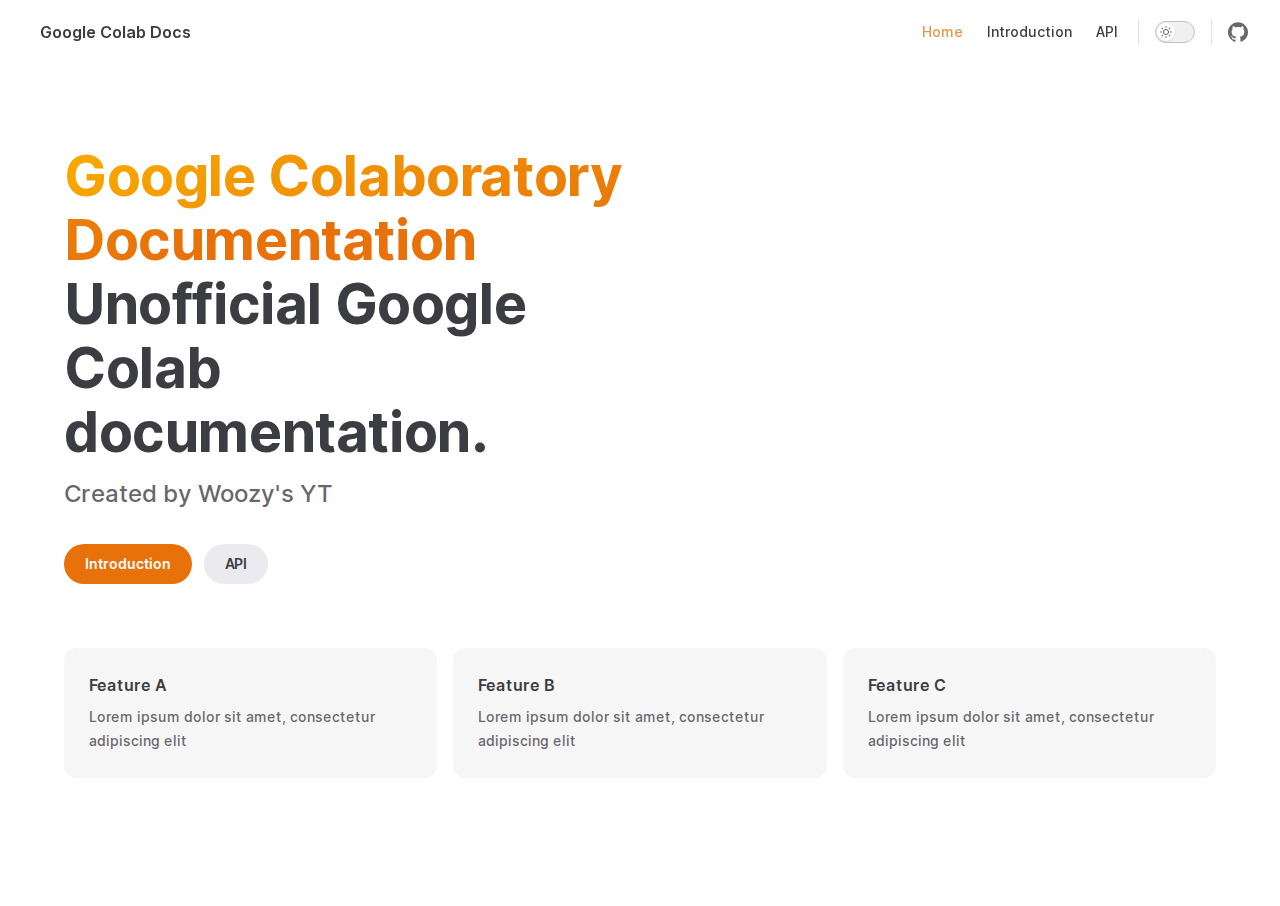
==== index.html @ 84df3039 "chore: initial commit" ====
<!DOCTYPE html>
<html lang="en-US" dir="ltr">
  <head>
    <meta charset="utf-8">
    <meta name="viewport" content="width=device-width,initial-scale=1">
    <title>Google Colab Docs | Google Colab Docs</title>
    <meta name="description" content="Unofficial Google Colab documentation.">
    <meta name="generator" content="VitePress v1.0.0-rc.29">
    <link rel="preload stylesheet" href="/assets/style.kcMIYy1R.css" as="style">
    
    <script type="module" src="/assets/app.2wyG3Nwn.js"></script>
    <link rel="preload" href="/assets/inter-roman-latin.bvIUbFQP.woff2" as="font" type="font/woff2" crossorigin="">
    <link rel="modulepreload" href="/assets/chunks/framework.BnHxDW9_.js">
    <link rel="modulepreload" href="/assets/chunks/theme.ZqrM08vt.js">
    <link rel="modulepreload" href="/assets/index.md.p5JgwlBQ.lean.js">
    <link rel="icon" href="https://cdn.discordapp.com/attachments/1141879797782413382/1176377903047524474/4096x4096.ico?ex=656ea64c&is=655c314c&hm=6e454d5bd1ebce5c0de5f6edc9f53207caf7780ee084fc9c9caf8d1cac31673b&">
    <script id="check-dark-mode">(()=>{const e=localStorage.getItem("vitepress-theme-appearance")||"auto",a=window.matchMedia("(prefers-color-scheme: dark)").matches;(!e||e==="auto"?a:e==="dark")&&document.documentElement.classList.add("dark")})();</script>
    <script id="check-mac-os">document.documentElement.classList.toggle("mac",/Mac|iPhone|iPod|iPad/i.test(navigator.platform));</script>
  </head>
  <body>
    <div id="app"><div class="Layout" data-v-9d8abc1e><!--[--><!--]--><!--[--><span tabindex="-1" data-v-c8291ffa></span><a href="#VPContent" class="VPSkipLink visually-hidden" data-v-c8291ffa> Skip to content </a><!--]--><!----><header class="VPNav" data-v-9d8abc1e data-v-7ad780c2><div class="VPNavBar top" data-v-7ad780c2 data-v-5befd255><div class="container" data-v-5befd255><div class="title" data-v-5befd255><div class="VPNavBarTitle" data-v-5befd255 data-v-2973dbb4><a class="title" href="/" data-v-2973dbb4><!--[--><!--]--><!--[--><img class="VPImage logo" src="https://cdn.discordapp.com/attachments/1141879797782413382/1176377903047524474/4096x4096.ico?ex=656ea64c&is=655c314c&hm=6e454d5bd1ebce5c0de5f6edc9f53207caf7780ee084fc9c9caf8d1cac31673b&" alt data-v-ab19afbb><!--]--><!--[-->Google Colab Docs<!--]--><!--[--><!--]--></a></div></div><div class="content" data-v-5befd255><div class="curtain" data-v-5befd255></div><div class="content-body" data-v-5befd255><!--[--><!--]--><div class="VPNavBarSearch search" data-v-5befd255><!----></div><nav aria-labelledby="main-nav-aria-label" class="VPNavBarMenu menu" data-v-5befd255 data-v-f732b5d0><span id="main-nav-aria-label" class="visually-hidden" data-v-f732b5d0>Main Navigation</span><!--[--><!--[--><a class="VPLink link VPNavBarMenuLink active" href="/" tabindex="0" data-v-f732b5d0 data-v-cb318fec><!--[--><span data-v-cb318fec>Home</span><!--]--></a><!--]--><!--[--><a class="VPLink link VPNavBarMenuLink" href="/docs/introduction.html" tabindex="0" data-v-f732b5d0 data-v-cb318fec><!--[--><span data-v-cb318fec>Introduction</span><!--]--></a><!--]--><!--[--><a class="VPLink link VPNavBarMenuLink" href="/api/" tabindex="0" data-v-f732b5d0 data-v-cb318fec><!--[--><span data-v-cb318fec>API</span><!--]--></a><!--]--><!--]--></nav><!----><div class="VPNavBarAppearance appearance" data-v-5befd255 data-v-283b26e9><button class="VPSwitch VPSwitchAppearance" type="button" role="switch" title="Switch to dark theme" aria-checked="false" data-v-283b26e9 data-v-70af5d02 data-v-1c29e291><span class="check" data-v-1c29e291><span class="icon" data-v-1c29e291><!--[--><svg xmlns="http://www.w3.org/2000/svg" aria-hidden="true" focusable="false" viewbox="0 0 24 24" class="sun" data-v-70af5d02><path d="M12,18c-3.3,0-6-2.7-6-6s2.7-6,6-6s6,2.7,6,6S15.3,18,12,18zM12,8c-2.2,0-4,1.8-4,4c0,2.2,1.8,4,4,4c2.2,0,4-1.8,4-4C16,9.8,14.2,8,12,8z"></path><path d="M12,4c-0.6,0-1-0.4-1-1V1c0-0.6,0.4-1,1-1s1,0.4,1,1v2C13,3.6,12.6,4,12,4z"></path><path d="M12,24c-0.6,0-1-0.4-1-1v-2c0-0.6,0.4-1,1-1s1,0.4,1,1v2C13,23.6,12.6,24,12,24z"></path><path d="M5.6,6.6c-0.3,0-0.5-0.1-0.7-0.3L3.5,4.9c-0.4-0.4-0.4-1,0-1.4s1-0.4,1.4,0l1.4,1.4c0.4,0.4,0.4,1,0,1.4C6.2,6.5,5.9,6.6,5.6,6.6z"></path><path d="M19.8,20.8c-0.3,0-0.5-0.1-0.7-0.3l-1.4-1.4c-0.4-0.4-0.4-1,0-1.4s1-0.4,1.4,0l1.4,1.4c0.4,0.4,0.4,1,0,1.4C20.3,20.7,20,20.8,19.8,20.8z"></path><path d="M3,13H1c-0.6,0-1-0.4-1-1s0.4-1,1-1h2c0.6,0,1,0.4,1,1S3.6,13,3,13z"></path><path d="M23,13h-2c-0.6,0-1-0.4-1-1s0.4-1,1-1h2c0.6,0,1,0.4,1,1S23.6,13,23,13z"></path><path d="M4.2,20.8c-0.3,0-0.5-0.1-0.7-0.3c-0.4-0.4-0.4-1,0-1.4l1.4-1.4c0.4-0.4,1-0.4,1.4,0s0.4,1,0,1.4l-1.4,1.4C4.7,20.7,4.5,20.8,4.2,20.8z"></path><path d="M18.4,6.6c-0.3,0-0.5-0.1-0.7-0.3c-0.4-0.4-0.4-1,0-1.4l1.4-1.4c0.4-0.4,1-0.4,1.4,0s0.4,1,0,1.4l-1.4,1.4C18.9,6.5,18.6,6.6,18.4,6.6z"></path></svg><svg xmlns="http://www.w3.org/2000/svg" aria-hidden="true" focusable="false" viewbox="0 0 24 24" class="moon" data-v-70af5d02><path d="M12.1,22c-0.3,0-0.6,0-0.9,0c-5.5-0.5-9.5-5.4-9-10.9c0.4-4.8,4.2-8.6,9-9c0.4,0,0.8,0.2,1,0.5c0.2,0.3,0.2,0.8-0.1,1.1c-2,2.7-1.4,6.4,1.3,8.4c2.1,1.6,5,1.6,7.1,0c0.3-0.2,0.7-0.3,1.1-0.1c0.3,0.2,0.5,0.6,0.5,1c-0.2,2.7-1.5,5.1-3.6,6.8C16.6,21.2,14.4,22,12.1,22zM9.3,4.4c-2.9,1-5,3.6-5.2,6.8c-0.4,4.4,2.8,8.3,7.2,8.7c2.1,0.2,4.2-0.4,5.8-1.8c1.1-0.9,1.9-2.1,2.4-3.4c-2.5,0.9-5.3,0.5-7.5-1.1C9.2,11.4,8.1,7.7,9.3,4.4z"></path></svg><!--]--></span></span></button></div><div class="VPSocialLinks VPNavBarSocialLinks social-links" data-v-5befd255 data-v-ef6192dc data-v-e71e869c><!--[--><a class="VPSocialLink no-icon" href="https://github.com/vuejs/vitepress" aria-label="github" target="_blank" rel="noopener" data-v-e71e869c data-v-16cf740a><svg role="img" viewBox="0 0 24 24" xmlns="http://www.w3.org/2000/svg"><title>GitHub</title><path d="M12 .297c-6.63 0-12 5.373-12 12 0 5.303 3.438 9.8 8.205 11.385.6.113.82-.258.82-.577 0-.285-.01-1.04-.015-2.04-3.338.724-4.042-1.61-4.042-1.61C4.422 18.07 3.633 17.7 3.633 17.7c-1.087-.744.084-.729.084-.729 1.205.084 1.838 1.236 1.838 1.236 1.07 1.835 2.809 1.305 3.495.998.108-.776.417-1.305.76-1.605-2.665-.3-5.466-1.332-5.466-5.93 0-1.31.465-2.38 1.235-3.22-.135-.303-.54-1.523.105-3.176 0 0 1.005-.322 3.3 1.23.96-.267 1.98-.399 3-.405 1.02.006 2.04.138 3 .405 2.28-1.552 3.285-1.23 3.285-1.23.645 1.653.24 2.873.12 3.176.765.84 1.23 1.91 1.23 3.22 0 4.61-2.805 5.625-5.475 5.92.42.36.81 1.096.81 2.22 0 1.606-.015 2.896-.015 3.286 0 .315.21.69.825.57C20.565 22.092 24 17.592 24 12.297c0-6.627-5.373-12-12-12"/></svg></a><!--]--></div><div class="VPFlyout VPNavBarExtra extra" data-v-5befd255 data-v-8e87c032 data-v-aa8de344><button type="button" class="button" aria-haspopup="true" aria-expanded="false" aria-label="extra navigation" data-v-aa8de344><svg xmlns="http://www.w3.org/2000/svg" aria-hidden="true" focusable="false" viewbox="0 0 24 24" class="icon" data-v-aa8de344><circle cx="12" cy="12" r="2"></circle><circle cx="19" cy="12" r="2"></circle><circle cx="5" cy="12" r="2"></circle></svg></button><div class="menu" data-v-aa8de344><div class="VPMenu" data-v-aa8de344 data-v-e42ed9b3><!----><!--[--><!--[--><!----><div class="group" data-v-8e87c032><div class="item appearance" data-v-8e87c032><p class="label" data-v-8e87c032>Appearance</p><div class="appearance-action" data-v-8e87c032><button class="VPSwitch VPSwitchAppearance" type="button" role="switch" title="Switch to dark theme" aria-checked="false" data-v-8e87c032 data-v-70af5d02 data-v-1c29e291><span class="check" data-v-1c29e291><span class="icon" data-v-1c29e291><!--[--><svg xmlns="http://www.w3.org/2000/svg" aria-hidden="true" focusable="false" viewbox="0 0 24 24" class="sun" data-v-70af5d02><path d="M12,18c-3.3,0-6-2.7-6-6s2.7-6,6-6s6,2.7,6,6S15.3,18,12,18zM12,8c-2.2,0-4,1.8-4,4c0,2.2,1.8,4,4,4c2.2,0,4-1.8,4-4C16,9.8,14.2,8,12,8z"></path><path d="M12,4c-0.6,0-1-0.4-1-1V1c0-0.6,0.4-1,1-1s1,0.4,1,1v2C13,3.6,12.6,4,12,4z"></path><path d="M12,24c-0.6,0-1-0.4-1-1v-2c0-0.6,0.4-1,1-1s1,0.4,1,1v2C13,23.6,12.6,24,12,24z"></path><path d="M5.6,6.6c-0.3,0-0.5-0.1-0.7-0.3L3.5,4.9c-0.4-0.4-0.4-1,0-1.4s1-0.4,1.4,0l1.4,1.4c0.4,0.4,0.4,1,0,1.4C6.2,6.5,5.9,6.6,5.6,6.6z"></path><path d="M19.8,20.8c-0.3,0-0.5-0.1-0.7-0.3l-1.4-1.4c-0.4-0.4-0.4-1,0-1.4s1-0.4,1.4,0l1.4,1.4c0.4,0.4,0.4,1,0,1.4C20.3,20.7,20,20.8,19.8,20.8z"></path><path d="M3,13H1c-0.6,0-1-0.4-1-1s0.4-1,1-1h2c0.6,0,1,0.4,1,1S3.6,13,3,13z"></path><path d="M23,13h-2c-0.6,0-1-0.4-1-1s0.4-1,1-1h2c0.6,0,1,0.4,1,1S23.6,13,23,13z"></path><path d="M4.2,20.8c-0.3,0-0.5-0.1-0.7-0.3c-0.4-0.4-0.4-1,0-1.4l1.4-1.4c0.4-0.4,1-0.4,1.4,0s0.4,1,0,1.4l-1.4,1.4C4.7,20.7,4.5,20.8,4.2,20.8z"></path><path d="M18.4,6.6c-0.3,0-0.5-0.1-0.7-0.3c-0.4-0.4-0.4-1,0-1.4l1.4-1.4c0.4-0.4,1-0.4,1.4,0s0.4,1,0,1.4l-1.4,1.4C18.9,6.5,18.6,6.6,18.4,6.6z"></path></svg><svg xmlns="http://www.w3.org/2000/svg" aria-hidden="true" focusable="false" viewbox="0 0 24 24" class="moon" data-v-70af5d02><path d="M12.1,22c-0.3,0-0.6,0-0.9,0c-5.5-0.5-9.5-5.4-9-10.9c0.4-4.8,4.2-8.6,9-9c0.4,0,0.8,0.2,1,0.5c0.2,0.3,0.2,0.8-0.1,1.1c-2,2.7-1.4,6.4,1.3,8.4c2.1,1.6,5,1.6,7.1,0c0.3-0.2,0.7-0.3,1.1-0.1c0.3,0.2,0.5,0.6,0.5,1c-0.2,2.7-1.5,5.1-3.6,6.8C16.6,21.2,14.4,22,12.1,22zM9.3,4.4c-2.9,1-5,3.6-5.2,6.8c-0.4,4.4,2.8,8.3,7.2,8.7c2.1,0.2,4.2-0.4,5.8-1.8c1.1-0.9,1.9-2.1,2.4-3.4c-2.5,0.9-5.3,0.5-7.5-1.1C9.2,11.4,8.1,7.7,9.3,4.4z"></path></svg><!--]--></span></span></button></div></div></div><div class="group" data-v-8e87c032><div class="item social-links" data-v-8e87c032><div class="VPSocialLinks social-links-list" data-v-8e87c032 data-v-e71e869c><!--[--><a class="VPSocialLink no-icon" href="https://github.com/vuejs/vitepress" aria-label="github" target="_blank" rel="noopener" data-v-e71e869c data-v-16cf740a><svg role="img" viewBox="0 0 24 24" xmlns="http://www.w3.org/2000/svg"><title>GitHub</title><path d="M12 .297c-6.63 0-12 5.373-12 12 0 5.303 3.438 9.8 8.205 11.385.6.113.82-.258.82-.577 0-.285-.01-1.04-.015-2.04-3.338.724-4.042-1.61-4.042-1.61C4.422 18.07 3.633 17.7 3.633 17.7c-1.087-.744.084-.729.084-.729 1.205.084 1.838 1.236 1.838 1.236 1.07 1.835 2.809 1.305 3.495.998.108-.776.417-1.305.76-1.605-2.665-.3-5.466-1.332-5.466-5.93 0-1.31.465-2.38 1.235-3.22-.135-.303-.54-1.523.105-3.176 0 0 1.005-.322 3.3 1.23.96-.267 1.98-.399 3-.405 1.02.006 2.04.138 3 .405 2.28-1.552 3.285-1.23 3.285-1.23.645 1.653.24 2.873.12 3.176.765.84 1.23 1.91 1.23 3.22 0 4.61-2.805 5.625-5.475 5.92.42.36.81 1.096.81 2.22 0 1.606-.015 2.896-.015 3.286 0 .315.21.69.825.57C20.565 22.092 24 17.592 24 12.297c0-6.627-5.373-12-12-12"/></svg></a><!--]--></div></div></div><!--]--><!--]--></div></div></div><!--[--><!--]--><button type="button" class="VPNavBarHamburger hamburger" aria-label="mobile navigation" aria-expanded="false" aria-controls="VPNavScreen" data-v-5befd255 data-v-6bee1efd><span class="container" data-v-6bee1efd><span class="top" data-v-6bee1efd></span><span class="middle" data-v-6bee1efd></span><span class="bottom" data-v-6bee1efd></span></span></button></div></div></div></div><!----></header><!----><!----><div class="VPContent is-home" id="VPContent" data-v-9d8abc1e data-v-3cf691b6><div class="VPHome" data-v-3cf691b6 data-v-20eabd3a><!--[--><!--]--><div class="VPHero VPHomeHero" data-v-20eabd3a data-v-5a3e9999><div class="container" data-v-5a3e9999><div class="main" data-v-5a3e9999><!--[--><h1 class="name" data-v-5a3e9999><span class="clip" data-v-5a3e9999>Google Colaboratory Documentation</span></h1><p class="text" data-v-5a3e9999>Unofficial Google Colab documentation.</p><p class="tagline" data-v-5a3e9999>Created by Woozy's YT</p><!--]--><div class="actions" data-v-5a3e9999><!--[--><div class="action" data-v-5a3e9999><a class="VPButton medium brand" href="/docs/introduction.html" data-v-5a3e9999 data-v-1e76fe75>Introduction</a></div><div class="action" data-v-5a3e9999><a class="VPButton medium alt" href="/api/" data-v-5a3e9999 data-v-1e76fe75>API</a></div><!--]--></div></div><!----></div></div><!--[--><!--]--><!--[--><!--]--><div class="VPFeatures VPHomeFeatures" data-v-20eabd3a data-v-b1eea84a><div class="container" data-v-b1eea84a><div class="items" data-v-b1eea84a><!--[--><div class="grid-3 item" data-v-b1eea84a><div class="VPLink no-icon VPFeature" data-v-b1eea84a data-v-ee984185><!--[--><article class="box" data-v-ee984185><!----><h2 class="title" data-v-ee984185>Feature A</h2><p class="details" data-v-ee984185>Lorem ipsum dolor sit amet, consectetur adipiscing elit</p><!----></article><!--]--></div></div><div class="grid-3 item" data-v-b1eea84a><div class="VPLink no-icon VPFeature" data-v-b1eea84a data-v-ee984185><!--[--><article class="box" data-v-ee984185><!----><h2 class="title" data-v-ee984185>Feature B</h2><p class="details" data-v-ee984185>Lorem ipsum dolor sit amet, consectetur adipiscing elit</p><!----></article><!--]--></div></div><div class="grid-3 item" data-v-b1eea84a><div class="VPLink no-icon VPFeature" data-v-b1eea84a data-v-ee984185><!--[--><article class="box" data-v-ee984185><!----><h2 class="title" data-v-ee984185>Feature C</h2><p class="details" data-v-ee984185>Lorem ipsum dolor sit amet, consectetur adipiscing elit</p><!----></article><!--]--></div></div><!--]--></div></div></div><!--[--><!--]--><div style="position:relative;" data-v-20eabd3a><div></div></div></div></div><!----><!--[--><!--]--></div></div>
    <script>window.__VP_HASH_MAP__=JSON.parse("{\"index.md\":\"p5JgwlBQ\",\"readme.md\":\"9P5tdyLK\",\"api_index.md\":\"RtaiMqzX\",\"docs_introduction.md\":\"cN9n-wRP\",\"markdown_markdown-examples.md\":\"nzgRbILI\",\"markdown_api-examples.md\":\"B0U4DI8I\"}");window.__VP_SITE_DATA__=JSON.parse("{\"lang\":\"en-US\",\"dir\":\"ltr\",\"title\":\"Google Colab Docs\",\"description\":\"Unofficial Google Colab documentation.\",\"base\":\"/\",\"head\":[],\"router\":{\"prefetchLinks\":true},\"appearance\":true,\"themeConfig\":{\"logo\":\"../.vitepress/icons/4096x4096.ico\",\"nav\":[{\"text\":\"Home\",\"link\":\"/\"},{\"text\":\"Introduction\",\"link\":\"/docs/introduction\"},{\"text\":\"API\",\"link\":\"/api/\"}],\"sidebar\":[{\"text\":\"Introduction\",\"items\":[{\"text\":\"Introduction\",\"link\":\"/docs/introduction\"}]}],\"socialLinks\":[{\"icon\":\"github\",\"link\":\"https://github.com/vuejs/vitepress\"}]},\"locales\":{},\"scrollOffset\":90,\"cleanUrls\":false}");</script>
    
  </body>
</html>
---- assets/style.kcMIYy1R.css ----
@font-face{font-family:Inter var;font-weight:100 900;font-display:swap;font-style:normal;font-named-instance:"Regular";src:url(/assets/inter-roman-cyrillic.jIZ9REo5.woff2) format("woff2");unicode-range:U+0301,U+0400-045F,U+0490-0491,U+04B0-04B1,U+2116}@font-face{font-family:Inter var;font-weight:100 900;font-display:swap;font-style:normal;font-named-instance:"Regular";src:url(/assets/inter-roman-cyrillic-ext.8T9wMG5w.woff2) format("woff2");unicode-range:U+0460-052F,U+1C80-1C88,U+20B4,U+2DE0-2DFF,U+A640-A69F,U+FE2E-FE2F}@font-face{font-family:Inter var;font-weight:100 900;font-display:swap;font-style:normal;font-named-instance:"Regular";src:url(/assets/inter-roman-greek.Cb5wWeGA.woff2) format("woff2");unicode-range:U+0370-03FF}@font-face{font-family:Inter var;font-weight:100 900;font-display:swap;font-style:normal;font-named-instance:"Regular";src:url(/assets/inter-roman-greek-ext.9JiNzaSO.woff2) format("woff2");unicode-range:U+1F00-1FFF}@font-face{font-family:Inter var;font-weight:100 900;font-display:swap;font-style:normal;font-named-instance:"Regular";src:url(/assets/inter-roman-latin.bvIUbFQP.woff2) format("woff2");unicode-range:U+0000-00FF,U+0131,U+0152-0153,U+02BB-02BC,U+02C6,U+02DA,U+02DC,U+2000-206F,U+2074,U+20AC,U+2122,U+2191,U+2193,U+2212,U+2215,U+FEFF,U+FFFD}@font-face{font-family:Inter var;font-weight:100 900;font-display:swap;font-style:normal;font-named-instance:"Regular";src:url(/assets/inter-roman-latin-ext.GZWE-KO4.woff2) format("woff2");unicode-range:U+0100-024F,U+0259,U+1E00-1EFF,U+2020,U+20A0-20AB,U+20AD-20CF,U+2113,U+2C60-2C7F,U+A720-A7FF}@font-face{font-family:Inter var;font-weight:100 900;font-display:swap;font-style:normal;font-named-instance:"Regular";src:url(/assets/inter-roman-vietnamese.paY3CzEB.woff2) format("woff2");unicode-range:U+0102-0103,U+0110-0111,U+0128-0129,U+0168-0169,U+01A0-01A1,U+01AF-01B0,U+1EA0-1EF9,U+20AB}@font-face{font-family:Inter var;font-weight:100 900;font-display:swap;font-style:italic;font-named-instance:"Italic";src:url(/assets/inter-italic-cyrillic.-nLMcIwj.woff2) format("woff2");unicode-range:U+0301,U+0400-045F,U+0490-0491,U+04B0-04B1,U+2116}@font-face{font-family:Inter var;font-weight:100 900;font-display:swap;font-style:italic;font-named-instance:"Italic";src:url(/assets/inter-italic-cyrillic-ext.OVycGSDq.woff2) format("woff2");unicode-range:U+0460-052F,U+1C80-1C88,U+20B4,U+2DE0-2DFF,U+A640-A69F,U+FE2E-FE2F}@font-face{font-family:Inter var;font-weight:100 900;font-display:swap;font-style:italic;font-named-instance:"Italic";src:url(/assets/inter-italic-greek.PSfer2Kc.woff2) format("woff2");unicode-range:U+0370-03FF}@font-face{font-family:Inter var;font-weight:100 900;font-display:swap;font-style:italic;font-named-instance:"Italic";src:url(/assets/inter-italic-greek-ext.hznxWNZO.woff2) format("woff2");unicode-range:U+1F00-1FFF}@font-face{font-family:Inter var;font-weight:100 900;font-display:swap;font-style:italic;font-named-instance:"Italic";src:url(/assets/inter-italic-latin.27E69YJn.woff2) format("woff2");unicode-range:U+0000-00FF,U+0131,U+0152-0153,U+02BB-02BC,U+02C6,U+02DA,U+02DC,U+2000-206F,U+2074,U+20AC,U+2122,U+2191,U+2193,U+2212,U+2215,U+FEFF,U+FFFD}@font-face{font-family:Inter var;font-weight:100 900;font-display:swap;font-style:italic;font-named-instance:"Italic";src:url(/assets/inter-italic-latin-ext.RnFly65-.woff2) format("woff2");unicode-range:U+0100-024F,U+0259,U+1E00-1EFF,U+2020,U+20A0-20AB,U+20AD-20CF,U+2113,U+2C60-2C7F,U+A720-A7FF}@font-face{font-family:Inter var;font-weight:100 900;font-display:swap;font-style:italic;font-named-instance:"Italic";src:url(/assets/inter-italic-vietnamese.xzQHe1q1.woff2) format("woff2");unicode-range:U+0102-0103,U+0110-0111,U+0128-0129,U+0168-0169,U+01A0-01A1,U+01AF-01B0,U+1EA0-1EF9,U+20AB}@font-face{font-family:Chinese Quotes;src:local("PingFang SC Regular"),local("PingFang SC"),local("SimHei"),local("Source Han Sans SC");unicode-range:U+2018,U+2019,U+201C,U+201D}:root{--vp-c-white: #ffffff;--vp-c-black: #000000;--vp-c-neutral: var(--vp-c-black);--vp-c-neutral-inverse: var(--vp-c-white)}.dark{--vp-c-neutral: var(--vp-c-white);--vp-c-neutral-inverse: var(--vp-c-black)}:root{--vp-c-gray-1: #dddde3;--vp-c-gray-2: #e4e4e9;--vp-c-gray-3: #ebebef;--vp-c-gray-soft: rgba(142, 150, 170, .14);--vp-c-indigo-1: #3451b2;--vp-c-indigo-2: #3a5ccc;--vp-c-indigo-3: #5672cd;--vp-c-indigo-soft: rgba(100, 108, 255, .14);--vp-c-green-1: #18794e;--vp-c-green-2: #299764;--vp-c-green-3: #30a46c;--vp-c-green-soft: rgba(16, 185, 129, .14);--vp-c-yellow-1: #915930;--vp-c-yellow-2: #946300;--vp-c-yellow-3: #9f6a00;--vp-c-yellow-soft: rgba(234, 179, 8, .14);--vp-c-red-1: #b8272c;--vp-c-red-2: #d5393e;--vp-c-red-3: #e0575b;--vp-c-red-soft: rgba(244, 63, 94, .14);--vp-c-sponsor: #db2777}.dark{--vp-c-gray-1: #515c67;--vp-c-gray-2: #414853;--vp-c-gray-3: #32363f;--vp-c-gray-soft: rgba(101, 117, 133, .16);--vp-c-indigo-1: #a8b1ff;--vp-c-indigo-2: #5c73e7;--vp-c-indigo-3: #3e63dd;--vp-c-indigo-soft: rgba(100, 108, 255, .16);--vp-c-green-1: #3dd68c;--vp-c-green-2: #30a46c;--vp-c-green-3: #298459;--vp-c-green-soft: rgba(16, 185, 129, .16);--vp-c-yellow-1: #f9b44e;--vp-c-yellow-2: #da8b17;--vp-c-yellow-3: #a46a0a;--vp-c-yellow-soft: rgba(234, 179, 8, .16);--vp-c-red-1: #f66f81;--vp-c-red-2: #f14158;--vp-c-red-3: #b62a3c;--vp-c-red-soft: rgba(244, 63, 94, .16)}:root{--vp-c-bg: #ffffff;--vp-c-bg-alt: #f6f6f7;--vp-c-bg-elv: #ffffff;--vp-c-bg-soft: #f6f6f7}.dark{--vp-c-bg: #1b1b1f;--vp-c-bg-alt: #161618;--vp-c-bg-elv: #202127;--vp-c-bg-soft: #202127}:root{--vp-c-border: #c2c2c4;--vp-c-divider: #e2e2e3;--vp-c-gutter: #e2e2e3}.dark{--vp-c-border: #3c3f44;--vp-c-divider: #2e2e32;--vp-c-gutter: #000000}:root{--vp-c-text-1: rgba(60, 60, 67);--vp-c-text-2: rgba(60, 60, 67, .78);--vp-c-text-3: rgba(60, 60, 67, .56)}.dark{--vp-c-text-1: rgba(255, 255, 245, .86);--vp-c-text-2: rgba(235, 235, 245, .6);--vp-c-text-3: rgba(235, 235, 245, .38)}:root{--vp-c-default-1: var(--vp-c-gray-1);--vp-c-default-2: var(--vp-c-gray-2);--vp-c-default-3: var(--vp-c-gray-3);--vp-c-default-soft: var(--vp-c-gray-soft);--vp-c-brand-1: var(--vp-c-indigo-1);--vp-c-brand-2: var(--vp-c-indigo-2);--vp-c-brand-3: var(--vp-c-indigo-3);--vp-c-brand-soft: var(--vp-c-indigo-soft);--vp-c-brand: var(--vp-c-brand-1);--vp-c-tip-1: var(--vp-c-brand-1);--vp-c-tip-2: var(--vp-c-brand-2);--vp-c-tip-3: var(--vp-c-brand-3);--vp-c-tip-soft: var(--vp-c-brand-soft);--vp-c-warning-1: var(--vp-c-yellow-1);--vp-c-warning-2: var(--vp-c-yellow-2);--vp-c-warning-3: var(--vp-c-yellow-3);--vp-c-warning-soft: var(--vp-c-yellow-soft);--vp-c-danger-1: var(--vp-c-red-1);--vp-c-danger-2: var(--vp-c-red-2);--vp-c-danger-3: var(--vp-c-red-3);--vp-c-danger-soft: var(--vp-c-red-soft)}:root{--vp-font-family-base: "Chinese Quotes", "Inter var", "Inter", ui-sans-serif, system-ui, -apple-system, BlinkMacSystemFont, "Segoe UI", Roboto, "Helvetica Neue", Helvetica, Arial, "Noto Sans", sans-serif, "Apple Color Emoji", "Segoe UI Emoji", "Segoe UI Symbol", "Noto Color Emoji";--vp-font-family-mono: ui-monospace, SFMono-Regular, "SF Mono", Menlo, Monaco, Consolas, "Liberation Mono", "Courier New", monospace}:root{--vp-shadow-1: 0 1px 2px rgba(0, 0, 0, .04), 0 1px 2px rgba(0, 0, 0, .06);--vp-shadow-2: 0 3px 12px rgba(0, 0, 0, .07), 0 1px 4px rgba(0, 0, 0, .07);--vp-shadow-3: 0 12px 32px rgba(0, 0, 0, .1), 0 2px 6px rgba(0, 0, 0, .08);--vp-shadow-4: 0 14px 44px rgba(0, 0, 0, .12), 0 3px 9px rgba(0, 0, 0, .12);--vp-shadow-5: 0 18px 56px rgba(0, 0, 0, .16), 0 4px 12px rgba(0, 0, 0, .16)}:root{--vp-z-index-footer: 10;--vp-z-index-local-nav: 20;--vp-z-index-nav: 30;--vp-z-index-layout-top: 40;--vp-z-index-backdrop: 50;--vp-z-index-sidebar: 60}:root{--vp-icon-copy: url("data:image/svg+xml,%3Csvg xmlns='http://www.w3.org/2000/svg' fill='none' height='20' width='20' stroke='rgba(128,128,128,1)' stroke-width='2' viewBox='0 0 24 24'%3E%3Cpath stroke-linecap='round' stroke-linejoin='round' d='M9 5H7a2 2 0 0 0-2 2v12a2 2 0 0 0 2 2h10a2 2 0 0 0 2-2V7a2 2 0 0 0-2-2h-2M9 5a2 2 0 0 0 2 2h2a2 2 0 0 0 2-2M9 5a2 2 0 0 1 2-2h2a2 2 0 0 1 2 2'/%3E%3C/svg%3E");--vp-icon-copied: url("data:image/svg+xml,%3Csvg xmlns='http://www.w3.org/2000/svg' fill='none' height='20' width='20' stroke='rgba(128,128,128,1)' stroke-width='2' viewBox='0 0 24 24'%3E%3Cpath stroke-linecap='round' stroke-linejoin='round' d='M9 5H7a2 2 0 0 0-2 2v12a2 2 0 0 0 2 2h10a2 2 0 0 0 2-2V7a2 2 0 0 0-2-2h-2M9 5a2 2 0 0 0 2 2h2a2 2 0 0 0 2-2M9 5a2 2 0 0 1 2-2h2a2 2 0 0 1 2 2m-6 9 2 2 4-4'/%3E%3C/svg%3E")}:root{--vp-layout-max-width: 1440px}:root{--vp-header-anchor-symbol: "#"}:root{--vp-code-line-height: 1.7;--vp-code-font-size: .875em;--vp-code-color: var(--vp-c-brand-1);--vp-code-link-color: var(--vp-c-brand-1);--vp-code-link-hover-color: var(--vp-c-brand-2);--vp-code-bg: var(--vp-c-default-soft);--vp-code-block-color: var(--vp-c-text-2);--vp-code-block-bg: var(--vp-c-bg-alt);--vp-code-block-divider-color: var(--vp-c-gutter);--vp-code-lang-color: var(--vp-c-text-3);--vp-code-line-highlight-color: var(--vp-c-default-soft);--vp-code-line-number-color: var(--vp-c-text-3);--vp-code-line-diff-add-color: var(--vp-c-green-soft);--vp-code-line-diff-add-symbol-color: var(--vp-c-green-1);--vp-code-line-diff-remove-color: var(--vp-c-red-soft);--vp-code-line-diff-remove-symbol-color: var(--vp-c-red-1);--vp-code-line-warning-color: var(--vp-c-yellow-soft);--vp-code-line-error-color: var(--vp-c-red-soft);--vp-code-copy-code-border-color: var(--vp-c-divider);--vp-code-copy-code-bg: var(--vp-c-bg-soft);--vp-code-copy-code-hover-border-color: var(--vp-c-divider);--vp-code-copy-code-hover-bg: var(--vp-c-bg);--vp-code-copy-code-active-text: var(--vp-c-text-2);--vp-code-copy-copied-text-content: "Copied";--vp-code-tab-divider: var(--vp-code-block-divider-color);--vp-code-tab-text-color: var(--vp-c-text-2);--vp-code-tab-bg: var(--vp-code-block-bg);--vp-code-tab-hover-text-color: var(--vp-c-text-1);--vp-code-tab-active-text-color: var(--vp-c-text-1);--vp-code-tab-active-bar-color: var(--vp-c-brand-1)}:root{--vp-button-brand-border: transparent;--vp-button-brand-text: var(--vp-c-white);--vp-button-brand-bg: var(--vp-c-brand-3);--vp-button-brand-hover-border: transparent;--vp-button-brand-hover-text: var(--vp-c-white);--vp-button-brand-hover-bg: var(--vp-c-brand-2);--vp-button-brand-active-border: transparent;--vp-button-brand-active-text: var(--vp-c-white);--vp-button-brand-active-bg: var(--vp-c-brand-1);--vp-button-alt-border: transparent;--vp-button-alt-text: var(--vp-c-text-1);--vp-button-alt-bg: var(--vp-c-default-3);--vp-button-alt-hover-border: transparent;--vp-button-alt-hover-text: var(--vp-c-text-1);--vp-button-alt-hover-bg: var(--vp-c-default-2);--vp-button-alt-active-border: transparent;--vp-button-alt-active-text: var(--vp-c-text-1);--vp-button-alt-active-bg: var(--vp-c-default-1);--vp-button-sponsor-border: var(--vp-c-text-2);--vp-button-sponsor-text: var(--vp-c-text-2);--vp-button-sponsor-bg: transparent;--vp-button-sponsor-hover-border: var(--vp-c-sponsor);--vp-button-sponsor-hover-text: var(--vp-c-sponsor);--vp-button-sponsor-hover-bg: transparent;--vp-button-sponsor-active-border: var(--vp-c-sponsor);--vp-button-sponsor-active-text: var(--vp-c-sponsor);--vp-button-sponsor-active-bg: transparent}:root{--vp-custom-block-font-size: 14px;--vp-custom-block-code-font-size: 13px;--vp-custom-block-info-border: transparent;--vp-custom-block-info-text: var(--vp-c-text-1);--vp-custom-block-info-bg: var(--vp-c-default-soft);--vp-custom-block-info-code-bg: var(--vp-c-default-soft);--vp-custom-block-tip-border: transparent;--vp-custom-block-tip-text: var(--vp-c-text-1);--vp-custom-block-tip-bg: var(--vp-c-brand-soft);--vp-custom-block-tip-code-bg: var(--vp-c-brand-soft);--vp-custom-block-warning-border: transparent;--vp-custom-block-warning-text: var(--vp-c-text-1);--vp-custom-block-warning-bg: var(--vp-c-warning-soft);--vp-custom-block-warning-code-bg: var(--vp-c-warning-soft);--vp-custom-block-danger-border: transparent;--vp-custom-block-danger-text: var(--vp-c-text-1);--vp-custom-block-danger-bg: var(--vp-c-danger-soft);--vp-custom-block-danger-code-bg: var(--vp-c-danger-soft);--vp-custom-block-details-border: var(--vp-custom-block-info-border);--vp-custom-block-details-text: var(--vp-custom-block-info-text);--vp-custom-block-details-bg: var(--vp-custom-block-info-bg);--vp-custom-block-details-code-bg: var(--vp-custom-block-info-code-bg)}:root{--vp-input-border-color: var(--vp-c-border);--vp-input-bg-color: var(--vp-c-bg-alt);--vp-input-switch-bg-color: var(--vp-c-gray-soft)}:root{--vp-nav-height: 64px;--vp-nav-bg-color: var(--vp-c-bg);--vp-nav-screen-bg-color: var(--vp-c-bg);--vp-nav-logo-height: 24px}.hide-nav{--vp-nav-height: 0px}.hide-nav .VPSidebar{--vp-nav-height: 22px}:root{--vp-local-nav-bg-color: var(--vp-c-bg)}:root{--vp-sidebar-width: 272px;--vp-sidebar-bg-color: var(--vp-c-bg-alt)}:root{--vp-backdrop-bg-color: rgba(0, 0, 0, .6)}:root{--vp-home-hero-name-color: var(--vp-c-brand-1);--vp-home-hero-name-background: transparent;--vp-home-hero-image-background-image: none;--vp-home-hero-image-filter: none}:root{--vp-badge-info-border: transparent;--vp-badge-info-text: var(--vp-c-text-2);--vp-badge-info-bg: var(--vp-c-default-soft);--vp-badge-tip-border: transparent;--vp-badge-tip-text: var(--vp-c-brand-1);--vp-badge-tip-bg: var(--vp-c-brand-soft);--vp-badge-warning-border: transparent;--vp-badge-warning-text: var(--vp-c-warning-1);--vp-badge-warning-bg: var(--vp-c-warning-soft);--vp-badge-danger-border: transparent;--vp-badge-danger-text: var(--vp-c-danger-1);--vp-badge-danger-bg: var(--vp-c-danger-soft)}:root{--vp-carbon-ads-text-color: var(--vp-c-text-1);--vp-carbon-ads-poweredby-color: var(--vp-c-text-2);--vp-carbon-ads-bg-color: var(--vp-c-bg-soft);--vp-carbon-ads-hover-text-color: var(--vp-c-brand-1);--vp-carbon-ads-hover-poweredby-color: var(--vp-c-text-1)}:root{--vp-local-search-bg: var(--vp-c-bg);--vp-local-search-result-bg: var(--vp-c-bg);--vp-local-search-result-border: var(--vp-c-divider);--vp-local-search-result-selected-bg: var(--vp-c-bg);--vp-local-search-result-selected-border: var(--vp-c-brand-1);--vp-local-search-highlight-bg: var(--vp-c-brand-1);--vp-local-search-highlight-text: var(--vp-c-neutral-inverse)}@media (prefers-reduced-motion: reduce){*,:before,:after{animation-delay:-1ms!important;animation-duration:1ms!important;animation-iteration-count:1!important;background-attachment:initial!important;scroll-behavior:auto!important;transition-duration:0s!important;transition-delay:0s!important}}*,:before,:after{box-sizing:border-box}html{line-height:1.4;font-size:16px;-webkit-text-size-adjust:100%}html.dark{color-scheme:dark}body{margin:0;width:100%;min-width:320px;min-height:100vh;line-height:24px;font-family:var(--vp-font-family-base);font-size:16px;font-weight:400;color:var(--vp-c-text-1);background-color:var(--vp-c-bg);direction:ltr;font-synthesis:style;text-rendering:optimizeLegibility;-webkit-font-smoothing:antialiased;-moz-osx-font-smoothing:grayscale}main{display:block}h1,h2,h3,h4,h5,h6{margin:0;line-height:24px;font-size:16px;font-weight:400}p{margin:0}strong,b{font-weight:600}a,area,button,[role=button],input,label,select,summary,textarea{touch-action:manipulation}a{color:inherit;text-decoration:inherit}ol,ul{list-style:none;margin:0;padding:0}blockquote{margin:0}pre,code,kbd,samp{font-family:var(--vp-font-family-mono)}img,svg,video,canvas,audio,iframe,embed,object{display:block}figure{margin:0}img,video{max-width:100%;height:auto}button,input,optgroup,select,textarea{border:0;padding:0;line-height:inherit;color:inherit}button{padding:0;font-family:inherit;background-color:transparent;background-image:none}button:enabled,[role=button]:enabled{cursor:pointer}button:focus,button:focus-visible{outline:1px dotted;outline:4px auto -webkit-focus-ring-color}button:focus:not(:focus-visible){outline:none!important}input:focus,textarea:focus,select:focus{outline:none}table{border-collapse:collapse}input{background-color:transparent}input:-ms-input-placeholder,textarea:-ms-input-placeholder{color:var(--vp-c-text-3)}input::-ms-input-placeholder,textarea::-ms-input-placeholder{color:var(--vp-c-text-3)}input::placeholder,textarea::placeholder{color:var(--vp-c-text-3)}input::-webkit-outer-spin-button,input::-webkit-inner-spin-button{-webkit-appearance:none;margin:0}input[type=number]{-moz-appearance:textfield}textarea{resize:vertical}select{-webkit-appearance:none}fieldset{margin:0;padding:0}h1,h2,h3,h4,h5,h6,li,p{overflow-wrap:break-word}vite-error-overlay{z-index:9999}mjx-container{display:inline-block;margin:auto 2px -2px}mjx-container>svg{margin:auto}.visually-hidden{position:absolute;width:1px;height:1px;white-space:nowrap;clip:rect(0 0 0 0);clip-path:inset(50%);overflow:hidden}.custom-block{border:1px solid transparent;border-radius:8px;padding:16px 16px 8px;line-height:24px;font-size:var(--vp-custom-block-font-size);color:var(--vp-c-text-2)}.custom-block.info{border-color:var(--vp-custom-block-info-border);color:var(--vp-custom-block-info-text);background-color:var(--vp-custom-block-info-bg)}.custom-block.info a,.custom-block.info code{color:var(--vp-c-brand-1)}.custom-block.info a:hover{color:var(--vp-c-brand-2)}.custom-block.info code{background-color:var(--vp-custom-block-info-code-bg)}.custom-block.tip{border-color:var(--vp-custom-block-tip-border);color:var(--vp-custom-block-tip-text);background-color:var(--vp-custom-block-tip-bg)}.custom-block.tip a,.custom-block.tip code{color:var(--vp-c-brand-1)}.custom-block.tip a:hover{color:var(--vp-c-brand-2)}.custom-block.tip code{background-color:var(--vp-custom-block-tip-code-bg)}.custom-block.warning{border-color:var(--vp-custom-block-warning-border);color:var(--vp-custom-block-warning-text);background-color:var(--vp-custom-block-warning-bg)}.custom-block.warning a,.custom-block.warning code{color:var(--vp-c-warning-1)}.custom-block.warning a:hover{color:var(--vp-c-warning-2)}.custom-block.warning code{background-color:var(--vp-custom-block-warning-code-bg)}.custom-block.danger{border-color:var(--vp-custom-block-danger-border);color:var(--vp-custom-block-danger-text);background-color:var(--vp-custom-block-danger-bg)}.custom-block.danger a,.custom-block.danger code{color:var(--vp-c-danger-1)}.custom-block.danger a:hover{color:var(--vp-c-danger-2)}.custom-block.danger code{background-color:var(--vp-custom-block-danger-code-bg)}.custom-block.details{border-color:var(--vp-custom-block-details-border);color:var(--vp-custom-block-details-text);background-color:var(--vp-custom-block-details-bg)}.custom-block.details a{color:var(--vp-c-brand-1)}.custom-block.details a:hover{color:var(--vp-c-brand-2)}.custom-block.details code{background-color:var(--vp-custom-block-details-code-bg)}.custom-block-title{font-weight:600}.custom-block p+p{margin:8px 0}.custom-block.details summary{margin:0 0 8px;font-weight:700;cursor:pointer}.custom-block.details summary+p{margin:8px 0}.custom-block a{color:inherit;font-weight:600;text-decoration:underline;text-underline-offset:2px;transition:opacity .25s}.custom-block a:hover{opacity:.75}.custom-block code{font-size:var(--vp-custom-block-code-font-size)}.custom-block.custom-block th,.custom-block.custom-block blockquote>p{font-size:var(--vp-custom-block-font-size);color:inherit}.dark .vp-code-light{display:none}html:not(.dark) .vp-code-dark{display:none}.vp-code-group{margin-top:16px}.vp-code-group .tabs{position:relative;display:flex;margin-right:-24px;margin-left:-24px;padding:0 12px;background-color:var(--vp-code-tab-bg);overflow-x:auto;overflow-y:hidden;box-shadow:inset 0 -1px var(--vp-code-tab-divider)}@media (min-width: 640px){.vp-code-group .tabs{margin-right:0;margin-left:0;border-radius:8px 8px 0 0}}.vp-code-group .tabs input{position:fixed;opacity:0;pointer-events:none}.vp-code-group .tabs label{position:relative;display:inline-block;border-bottom:1px solid transparent;padding:0 12px;line-height:48px;font-size:14px;font-weight:500;color:var(--vp-code-tab-text-color);white-space:nowrap;cursor:pointer;transition:color .25s}.vp-code-group .tabs label:after{position:absolute;right:8px;bottom:-1px;left:8px;z-index:1;height:2px;border-radius:2px;content:"";background-color:transparent;transition:background-color .25s}.vp-code-group label:hover{color:var(--vp-code-tab-hover-text-color)}.vp-code-group input:checked+label{color:var(--vp-code-tab-active-text-color)}.vp-code-group input:checked+label:after{background-color:var(--vp-code-tab-active-bar-color)}.vp-code-group div[class*=language-],.vp-block{display:none;margin-top:0!important;border-top-left-radius:0!important;border-top-right-radius:0!important}.vp-code-group div[class*=language-].active,.vp-block.active{display:block}.vp-block{padding:20px 24px}.vp-doc h1,.vp-doc h2,.vp-doc h3,.vp-doc h4,.vp-doc h5,.vp-doc h6{position:relative;font-weight:600;outline:none}.vp-doc h1{letter-spacing:-.02em;line-height:40px;font-size:28px}.vp-doc h2{margin:48px 0 16px;border-top:1px solid var(--vp-c-divider);padding-top:24px;letter-spacing:-.02em;line-height:32px;font-size:24px}.vp-doc h3{margin:32px 0 0;letter-spacing:-.01em;line-height:28px;font-size:20px}.vp-doc .header-anchor{position:absolute;top:0;left:0;margin-left:-.87em;font-weight:500;-webkit-user-select:none;user-select:none;opacity:0;text-decoration:none;transition:color .25s,opacity .25s}.vp-doc .header-anchor:before{content:var(--vp-header-anchor-symbol)}.vp-doc h1:hover .header-anchor,.vp-doc h1 .header-anchor:focus,.vp-doc h2:hover .header-anchor,.vp-doc h2 .header-anchor:focus,.vp-doc h3:hover .header-anchor,.vp-doc h3 .header-anchor:focus,.vp-doc h4:hover .header-anchor,.vp-doc h4 .header-anchor:focus,.vp-doc h5:hover .header-anchor,.vp-doc h5 .header-anchor:focus,.vp-doc h6:hover .header-anchor,.vp-doc h6 .header-anchor:focus{opacity:1}@media (min-width: 768px){.vp-doc h1{letter-spacing:-.02em;line-height:40px;font-size:32px}}.vp-doc h2 .header-anchor{top:24px}.vp-doc p,.vp-doc summary{margin:16px 0}.vp-doc p{line-height:28px}.vp-doc blockquote{margin:16px 0;border-left:2px solid var(--vp-c-divider);padding-left:16px;transition:border-color .5s}.vp-doc blockquote>p{margin:0;font-size:16px;color:var(--vp-c-text-2);transition:color .5s}.vp-doc a{font-weight:500;color:var(--vp-c-brand-1);text-decoration:underline;text-underline-offset:2px;transition:color .25s,opacity .25s}.vp-doc a:hover{color:var(--vp-c-brand-2)}.vp-doc strong{font-weight:600}.vp-doc ul,.vp-doc ol{padding-left:1.25rem;margin:16px 0}.vp-doc ul{list-style:disc}.vp-doc ol{list-style:decimal}.vp-doc li+li{margin-top:8px}.vp-doc li>ol,.vp-doc li>ul{margin:8px 0 0}.vp-doc table{display:block;border-collapse:collapse;margin:20px 0;overflow-x:auto}.vp-doc tr{background-color:var(--vp-c-bg);border-top:1px solid var(--vp-c-divider);transition:background-color .5s}.vp-doc tr:nth-child(2n){background-color:var(--vp-c-bg-soft)}.vp-doc th,.vp-doc td{border:1px solid var(--vp-c-divider);padding:8px 16px}.vp-doc th{text-align:left;font-size:14px;font-weight:600;color:var(--vp-c-text-2);background-color:var(--vp-c-bg-soft)}.vp-doc td{font-size:14px}.vp-doc hr{margin:16px 0;border:none;border-top:1px solid var(--vp-c-divider)}.vp-doc .custom-block{margin:16px 0}.vp-doc .custom-block p{margin:8px 0;line-height:24px}.vp-doc .custom-block p:first-child{margin:0}.vp-doc .custom-block div[class*=language-]{margin:8px 0;border-radius:8px}.vp-doc .custom-block div[class*=language-] code{font-weight:400;background-color:transparent}.vp-doc .custom-block .vp-code-group .tabs{margin:0;border-radius:8px 8px 0 0}.vp-doc :not(pre,h1,h2,h3,h4,h5,h6)>code{font-size:var(--vp-code-font-size);color:var(--vp-code-color)}.vp-doc :not(pre)>code{border-radius:4px;padding:3px 6px;background-color:var(--vp-code-bg);transition:color .25s,background-color .5s}.vp-doc a>code{color:var(--vp-code-link-color)}.vp-doc a:hover>code{color:var(--vp-code-link-hover-color)}.vp-doc h1>code,.vp-doc h2>code,.vp-doc h3>code{font-size:.9em}.vp-doc div[class*=language-],.vp-block{position:relative;margin:16px -24px;background-color:var(--vp-code-block-bg);overflow-x:auto;transition:background-color .5s}@media (min-width: 640px){.vp-doc div[class*=language-],.vp-block{border-radius:8px;margin:16px 0}}@media (max-width: 639px){.vp-doc li div[class*=language-]{border-radius:8px 0 0 8px}}.vp-doc div[class*=language-]+div[class*=language-],.vp-doc div[class$=-api]+div[class*=language-],.vp-doc div[class*=language-]+div[class$=-api]>div[class*=language-]{margin-top:-8px}.vp-doc [class*=language-] pre,.vp-doc [class*=language-] code{direction:ltr;text-align:left;white-space:pre;word-spacing:normal;word-break:normal;word-wrap:normal;-moz-tab-size:4;-o-tab-size:4;tab-size:4;-webkit-hyphens:none;-moz-hyphens:none;-ms-hyphens:none;hyphens:none}.vp-doc [class*=language-] pre{position:relative;z-index:1;margin:0;padding:20px 0;background:transparent;overflow-x:auto}.vp-doc [class*=language-] code{display:block;padding:0 24px;width:fit-content;min-width:100%;line-height:var(--vp-code-line-height);font-size:var(--vp-code-font-size);color:var(--vp-code-block-color);transition:color .5s}.vp-doc [class*=language-] code .highlighted{background-color:var(--vp-code-line-highlight-color);transition:background-color .5s;margin:0 -24px;padding:0 24px;width:calc(100% + 48px);display:inline-block}.vp-doc [class*=language-] code .highlighted.error{background-color:var(--vp-code-line-error-color)}.vp-doc [class*=language-] code .highlighted.warning{background-color:var(--vp-code-line-warning-color)}.vp-doc [class*=language-] code .diff{transition:background-color .5s;margin:0 -24px;padding:0 24px;width:calc(100% + 48px);display:inline-block}.vp-doc [class*=language-] code .diff:before{position:absolute;left:10px}.vp-doc [class*=language-] .has-focused-lines .line:not(.has-focus){filter:blur(.095rem);opacity:.4;transition:filter .35s,opacity .35s}.vp-doc [class*=language-] .has-focused-lines .line:not(.has-focus){opacity:.7;transition:filter .35s,opacity .35s}.vp-doc [class*=language-]:hover .has-focused-lines .line:not(.has-focus){filter:blur(0);opacity:1}.vp-doc [class*=language-] code .diff.remove{background-color:var(--vp-code-line-diff-remove-color);opacity:.7}.vp-doc [class*=language-] code .diff.remove:before{content:"-";color:var(--vp-code-line-diff-remove-symbol-color)}.vp-doc [class*=language-] code .diff.add{background-color:var(--vp-code-line-diff-add-color)}.vp-doc [class*=language-] code .diff.add:before{content:"+";color:var(--vp-code-line-diff-add-symbol-color)}.vp-doc div[class*=language-].line-numbers-mode{padding-left:32px}.vp-doc .line-numbers-wrapper{position:absolute;top:0;bottom:0;left:0;z-index:3;border-right:1px solid var(--vp-code-block-divider-color);padding-top:20px;width:32px;text-align:center;font-family:var(--vp-font-family-mono);line-height:var(--vp-code-line-height);font-size:var(--vp-code-font-size);color:var(--vp-code-line-number-color);transition:border-color .5s,color .5s}.vp-doc [class*=language-]>button.copy{direction:ltr;position:absolute;top:12px;right:12px;z-index:3;border:1px solid var(--vp-code-copy-code-border-color);border-radius:4px;width:40px;height:40px;background-color:var(--vp-code-copy-code-bg);opacity:0;cursor:pointer;background-image:var(--vp-icon-copy);background-position:50%;background-size:20px;background-repeat:no-repeat;transition:border-color .25s,background-color .25s,opacity .25s}.vp-doc [class*=language-]:hover>button.copy,.vp-doc [class*=language-]>button.copy:focus{opacity:1}.vp-doc [class*=language-]>button.copy:hover,.vp-doc [class*=language-]>button.copy.copied{border-color:var(--vp-code-copy-code-hover-border-color);background-color:var(--vp-code-copy-code-hover-bg)}.vp-doc [class*=language-]>button.copy.copied,.vp-doc [class*=language-]>button.copy:hover.copied{border-radius:0 4px 4px 0;background-color:var(--vp-code-copy-code-hover-bg);background-image:var(--vp-icon-copied)}.vp-doc [class*=language-]>button.copy.copied:before,.vp-doc [class*=language-]>button.copy:hover.copied:before{position:relative;top:-1px;transform:translate(calc(-100% - 1px));display:flex;justify-content:center;align-items:center;border:1px solid var(--vp-code-copy-code-hover-border-color);border-right:0;border-radius:4px 0 0 4px;padding:0 10px;width:fit-content;height:40px;text-align:center;font-size:12px;font-weight:500;color:var(--vp-code-copy-code-active-text);background-color:var(--vp-code-copy-code-hover-bg);white-space:nowrap;content:var(--vp-code-copy-copied-text-content)}.vp-doc [class*=language-]>span.lang{position:absolute;top:2px;right:8px;z-index:2;font-size:12px;font-weight:500;color:var(--vp-code-lang-color);transition:color .4s,opacity .4s}.vp-doc [class*=language-]:hover>button.copy+span.lang,.vp-doc [class*=language-]>button.copy:focus+span.lang{opacity:0}.vp-doc .VPTeamMembers{margin-top:24px}.vp-doc .VPTeamMembers.small.count-1 .container{margin:0!important;max-width:calc((100% - 24px)/2)!important}.vp-doc .VPTeamMembers.small.count-2 .container,.vp-doc .VPTeamMembers.small.count-3 .container{max-width:100%!important}.vp-doc .VPTeamMembers.medium.count-1 .container{margin:0!important;max-width:calc((100% - 24px)/2)!important}:is(.vp-external-link-icon,.vp-doc a[href*="://"],.vp-doc a[target=_blank]):not(.no-icon):after{display:inline-block;margin-top:-1px;margin-left:4px;width:11px;height:11px;background:currentColor;color:var(--vp-c-text-3);flex-shrink:0;--icon: url("data:image/svg+xml, %3Csvg xmlns='http://www.w3.org/2000/svg' viewBox='0 0 24 24' %3E%3Cpath d='M0 0h24v24H0V0z' fill='none' /%3E%3Cpath d='M9 5v2h6.59L4 18.59 5.41 20 17 8.41V15h2V5H9z' /%3E%3C/svg%3E");-webkit-mask-image:var(--icon);mask-image:var(--icon)}.vp-external-link-icon:after{content:""}.vp-sponsor{border-radius:16px;overflow:hidden}.vp-sponsor.aside{border-radius:12px}.vp-sponsor-section+.vp-sponsor-section{margin-top:4px}.vp-sponsor-tier{margin-bottom:4px;text-align:center;letter-spacing:1px;line-height:24px;width:100%;font-weight:600;color:var(--vp-c-text-2);background-color:var(--vp-c-bg-soft)}.vp-sponsor.normal .vp-sponsor-tier{padding:13px 0 11px;font-size:14px}.vp-sponsor.aside .vp-sponsor-tier{padding:9px 0 7px;font-size:12px}.vp-sponsor-grid+.vp-sponsor-tier{margin-top:4px}.vp-sponsor-grid{display:flex;flex-wrap:wrap;gap:4px}.vp-sponsor-grid.xmini .vp-sponsor-grid-link{height:64px}.vp-sponsor-grid.xmini .vp-sponsor-grid-image{max-width:64px;max-height:22px}.vp-sponsor-grid.mini .vp-sponsor-grid-link{height:72px}.vp-sponsor-grid.mini .vp-sponsor-grid-image{max-width:96px;max-height:24px}.vp-sponsor-grid.small .vp-sponsor-grid-link{height:96px}.vp-sponsor-grid.small .vp-sponsor-grid-image{max-width:96px;max-height:24px}.vp-sponsor-grid.medium .vp-sponsor-grid-link{height:112px}.vp-sponsor-grid.medium .vp-sponsor-grid-image{max-width:120px;max-height:36px}.vp-sponsor-grid.big .vp-sponsor-grid-link{height:184px}.vp-sponsor-grid.big .vp-sponsor-grid-image{max-width:192px;max-height:56px}.vp-sponsor-grid[data-vp-grid="2"] .vp-sponsor-grid-item{width:calc((100% - 4px)/2)}.vp-sponsor-grid[data-vp-grid="3"] .vp-sponsor-grid-item{width:calc((100% - 4px * 2) / 3)}.vp-sponsor-grid[data-vp-grid="4"] .vp-sponsor-grid-item{width:calc((100% - 12px)/4)}.vp-sponsor-grid[data-vp-grid="5"] .vp-sponsor-grid-item{width:calc((100% - 16px)/5)}.vp-sponsor-grid[data-vp-grid="6"] .vp-sponsor-grid-item{width:calc((100% - 4px * 5) / 6)}.vp-sponsor-grid-item{flex-shrink:0;width:100%;background-color:var(--vp-c-bg-soft);transition:background-color .25s}.vp-sponsor-grid-item:hover{background-color:var(--vp-c-default-soft)}.vp-sponsor-grid-item:hover .vp-sponsor-grid-image{filter:grayscale(0) invert(0)}.vp-sponsor-grid-item.empty:hover{background-color:var(--vp-c-bg-soft)}.dark .vp-sponsor-grid-item:hover{background-color:var(--vp-c-white)}.dark .vp-sponsor-grid-item.empty:hover{background-color:var(--vp-c-bg-soft)}.vp-sponsor-grid-link{display:flex}.vp-sponsor-grid-box{display:flex;justify-content:center;align-items:center;width:100%}.vp-sponsor-grid-image{max-width:100%;filter:grayscale(1);transition:filter .25s}.dark .vp-sponsor-grid-image{filter:grayscale(1) invert(1)}.VPBadge[data-v-ea5b2908]{display:inline-block;margin-left:2px;border:1px solid transparent;border-radius:12px;padding:0 10px;line-height:22px;font-size:12px;font-weight:500;transform:translateY(-2px)}.vp-doc h1>.VPBadge[data-v-ea5b2908]{margin-top:4px;vertical-align:top}.vp-doc h2>.VPBadge[data-v-ea5b2908]{margin-top:3px;padding:0 8px;vertical-align:top}.vp-doc h3>.VPBadge[data-v-ea5b2908]{vertical-align:middle}.vp-doc h4>.VPBadge[data-v-ea5b2908],.vp-doc h5>.VPBadge[data-v-ea5b2908],.vp-doc h6>.VPBadge[data-v-ea5b2908]{vertical-align:middle;line-height:18px}.VPBadge.info[data-v-ea5b2908]{border-color:var(--vp-badge-info-border);color:var(--vp-badge-info-text);background-color:var(--vp-badge-info-bg)}.VPBadge.tip[data-v-ea5b2908]{border-color:var(--vp-badge-tip-border);color:var(--vp-badge-tip-text);background-color:var(--vp-badge-tip-bg)}.VPBadge.warning[data-v-ea5b2908]{border-color:var(--vp-badge-warning-border);color:var(--vp-badge-warning-text);background-color:var(--vp-badge-warning-bg)}.VPBadge.danger[data-v-ea5b2908]{border-color:var(--vp-badge-danger-border);color:var(--vp-badge-danger-text);background-color:var(--vp-badge-danger-bg)}.VPBackdrop[data-v-54a304ca]{position:fixed;top:0;right:0;bottom:0;left:0;z-index:var(--vp-z-index-backdrop);background:var(--vp-backdrop-bg-color);transition:opacity .5s}.VPBackdrop.fade-enter-from[data-v-54a304ca],.VPBackdrop.fade-leave-to[data-v-54a304ca]{opacity:0}.VPBackdrop.fade-leave-active[data-v-54a304ca]{transition-duration:.25s}@media (min-width: 1280px){.VPBackdrop[data-v-54a304ca]{display:none}}.NotFound[data-v-b9c0c15a]{padding:64px 24px 96px;text-align:center}@media (min-width: 768px){.NotFound[data-v-b9c0c15a]{padding:96px 32px 168px}}.code[data-v-b9c0c15a]{line-height:64px;font-size:64px;font-weight:600}.title[data-v-b9c0c15a]{padding-top:12px;letter-spacing:2px;line-height:20px;font-size:20px;font-weight:700}.divider[data-v-b9c0c15a]{margin:24px auto 18px;width:64px;height:1px;background-color:var(--vp-c-divider)}.quote[data-v-b9c0c15a]{margin:0 auto;max-width:256px;font-size:14px;font-weight:500;color:var(--vp-c-text-2)}.action[data-v-b9c0c15a]{padding-top:20px}.link[data-v-b9c0c15a]{display:inline-block;border:1px solid var(--vp-c-brand-1);border-radius:16px;padding:3px 16px;font-size:14px;font-weight:500;color:var(--vp-c-brand-1);transition:border-color .25s,color .25s}.link[data-v-b9c0c15a]:hover{border-color:var(--vp-c-brand-2);color:var(--vp-c-brand-2)}.root[data-v-463da30f]{position:relative;z-index:1}.nested[data-v-463da30f]{padding-left:16px}.outline-link[data-v-463da30f]{display:block;line-height:28px;color:var(--vp-c-text-2);white-space:nowrap;overflow:hidden;text-overflow:ellipsis;transition:color .5s;font-weight:400}.outline-link[data-v-463da30f]:hover,.outline-link.active[data-v-463da30f]{color:var(--vp-c-text-1);transition:color .25s}.outline-link.nested[data-v-463da30f]{padding-left:13px}.VPDocAsideOutline[data-v-3a6c4994]{display:none}.VPDocAsideOutline.has-outline[data-v-3a6c4994]{display:block}.content[data-v-3a6c4994]{position:relative;border-left:1px solid var(--vp-c-divider);padding-left:16px;font-size:13px;font-weight:500}.outline-marker[data-v-3a6c4994]{position:absolute;top:32px;left:-1px;z-index:0;opacity:0;width:2px;border-radius:2px;height:18px;background-color:var(--vp-c-brand-1);transition:top .25s cubic-bezier(0,1,.5,1),background-color .5s,opacity .25s}.outline-title[data-v-3a6c4994]{letter-spacing:.4px;line-height:28px;font-size:13px;font-weight:600}.VPDocAside[data-v-cb998dce]{display:flex;flex-direction:column;flex-grow:1}.spacer[data-v-cb998dce]{flex-grow:1}.VPDocAside[data-v-cb998dce] .spacer+.VPDocAsideSponsors,.VPDocAside[data-v-cb998dce] .spacer+.VPDocAsideCarbonAds{margin-top:24px}.VPDocAside[data-v-cb998dce] .VPDocAsideSponsors+.VPDocAsideCarbonAds{margin-top:16px}.VPLastUpdated[data-v-19a7ae4e]{line-height:24px;font-size:14px;font-weight:500;color:var(--vp-c-text-2)}@media (min-width: 640px){.VPLastUpdated[data-v-19a7ae4e]{line-height:32px;font-size:14px;font-weight:500}}.VPDocFooter[data-v-a2d931e4]{margin-top:64px}.edit-info[data-v-a2d931e4]{padding-bottom:18px}@media (min-width: 640px){.edit-info[data-v-a2d931e4]{display:flex;justify-content:space-between;align-items:center;padding-bottom:14px}}.edit-link-button[data-v-a2d931e4]{display:flex;align-items:center;border:0;line-height:32px;font-size:14px;font-weight:500;color:var(--vp-c-brand-1);transition:color .25s}.edit-link-button[data-v-a2d931e4]:hover{color:var(--vp-c-brand-2)}.edit-link-icon[data-v-a2d931e4]{margin-right:8px;width:14px;height:14px;fill:currentColor}.prev-next[data-v-a2d931e4]{border-top:1px solid var(--vp-c-divider);padding-top:24px;display:grid;grid-row-gap:8px}@media (min-width: 640px){.prev-next[data-v-a2d931e4]{grid-template-columns:repeat(2,1fr);grid-column-gap:16px}}.pager-link[data-v-a2d931e4]{display:block;border:1px solid var(--vp-c-divider);border-radius:8px;padding:11px 16px 13px;width:100%;height:100%;transition:border-color .25s}.pager-link[data-v-a2d931e4]:hover{border-color:var(--vp-c-brand-1)}.pager-link.next[data-v-a2d931e4]{margin-left:auto;text-align:right}.desc[data-v-a2d931e4]{display:block;line-height:20px;font-size:12px;font-weight:500;color:var(--vp-c-text-2)}.title[data-v-a2d931e4]{display:block;line-height:20px;font-size:14px;font-weight:500;color:var(--vp-c-brand-1);transition:color .25s}.VPDocOutlineDropdown[data-v-95bb0785]{margin-bottom:48px}.VPDocOutlineDropdown button[data-v-95bb0785]{display:block;font-size:14px;font-weight:500;line-height:24px;border:1px solid var(--vp-c-border);padding:4px 12px;color:var(--vp-c-text-2);background-color:var(--vp-c-default-soft);border-radius:8px;transition:color .5s}.VPDocOutlineDropdown button[data-v-95bb0785]:hover{color:var(--vp-c-text-1);transition:color .25s}.VPDocOutlineDropdown button.open[data-v-95bb0785]{color:var(--vp-c-text-1)}.icon[data-v-95bb0785]{display:inline-block;vertical-align:middle;width:16px;height:16px;fill:currentColor}[data-v-95bb0785] .outline-link{font-size:14px;font-weight:400}.open>.icon[data-v-95bb0785]{transform:rotate(90deg)}.items[data-v-95bb0785]{margin-top:12px;border-left:1px solid var(--vp-c-divider)}.VPDoc[data-v-a3c25e27]{padding:32px 24px 96px;width:100%}.VPDoc .VPDocOutlineDropdown[data-v-a3c25e27]{display:none}@media (min-width: 960px) and (max-width: 1279px){.VPDoc .VPDocOutlineDropdown[data-v-a3c25e27]{display:block}}@media (min-width: 768px){.VPDoc[data-v-a3c25e27]{padding:48px 32px 128px}}@media (min-width: 960px){.VPDoc[data-v-a3c25e27]{padding:32px 32px 0}.VPDoc:not(.has-sidebar) .container[data-v-a3c25e27]{display:flex;justify-content:center;max-width:992px}.VPDoc:not(.has-sidebar) .content[data-v-a3c25e27]{max-width:752px}}@media (min-width: 1280px){.VPDoc .container[data-v-a3c25e27]{display:flex;justify-content:center}.VPDoc .aside[data-v-a3c25e27]{display:block}}@media (min-width: 1440px){.VPDoc:not(.has-sidebar) .content[data-v-a3c25e27]{max-width:784px}.VPDoc:not(.has-sidebar) .container[data-v-a3c25e27]{max-width:1104px}}.container[data-v-a3c25e27]{margin:0 auto;width:100%}.aside[data-v-a3c25e27]{position:relative;display:none;order:2;flex-grow:1;padding-left:32px;width:100%;max-width:256px}.left-aside[data-v-a3c25e27]{order:1;padding-left:unset;padding-right:32px}.aside-container[data-v-a3c25e27]{position:fixed;top:0;padding-top:calc(var(--vp-nav-height) + var(--vp-layout-top-height, 0px) + var(--vp-doc-top-height, 0px) + 32px);width:224px;height:100vh;overflow-x:hidden;overflow-y:auto;scrollbar-width:none}.aside-container[data-v-a3c25e27]::-webkit-scrollbar{display:none}.aside-curtain[data-v-a3c25e27]{position:fixed;bottom:0;z-index:10;width:224px;height:32px;background:linear-gradient(transparent,var(--vp-c-bg) 70%)}.aside-content[data-v-a3c25e27]{display:flex;flex-direction:column;min-height:calc(100vh - (var(--vp-nav-height) + var(--vp-layout-top-height, 0px) + 32px));padding-bottom:32px}.content[data-v-a3c25e27]{position:relative;margin:0 auto;width:100%}@media (min-width: 960px){.content[data-v-a3c25e27]{padding:0 32px 128px}}@media (min-width: 1280px){.content[data-v-a3c25e27]{order:1;margin:0;min-width:640px}}.content-container[data-v-a3c25e27]{margin:0 auto}.VPDoc.has-aside .content-container[data-v-a3c25e27]{max-width:688px}.external-link-icon-enabled[data-v-a3c25e27] :is(.vp-doc a[href*="://"],.vp-doc a[target=_blank]):after{content:"";color:currentColor}.VPButton[data-v-1e76fe75]{display:inline-block;border:1px solid transparent;text-align:center;font-weight:600;white-space:nowrap;transition:color .25s,border-color .25s,background-color .25s}.VPButton[data-v-1e76fe75]:active{transition:color .1s,border-color .1s,background-color .1s}.VPButton.medium[data-v-1e76fe75]{border-radius:20px;padding:0 20px;line-height:38px;font-size:14px}.VPButton.big[data-v-1e76fe75]{border-radius:24px;padding:0 24px;line-height:46px;font-size:16px}.VPButton.brand[data-v-1e76fe75]{border-color:var(--vp-button-brand-border);color:var(--vp-button-brand-text);background-color:var(--vp-button-brand-bg)}.VPButton.brand[data-v-1e76fe75]:hover{border-color:var(--vp-button-brand-hover-border);color:var(--vp-button-brand-hover-text);background-color:var(--vp-button-brand-hover-bg)}.VPButton.brand[data-v-1e76fe75]:active{border-color:var(--vp-button-brand-active-border);color:var(--vp-button-brand-active-text);background-color:var(--vp-button-brand-active-bg)}.VPButton.alt[data-v-1e76fe75]{border-color:var(--vp-button-alt-border);color:var(--vp-button-alt-text);background-color:var(--vp-button-alt-bg)}.VPButton.alt[data-v-1e76fe75]:hover{border-color:var(--vp-button-alt-hover-border);color:var(--vp-button-alt-hover-text);background-color:var(--vp-button-alt-hover-bg)}.VPButton.alt[data-v-1e76fe75]:active{border-color:var(--vp-button-alt-active-border);color:var(--vp-button-alt-active-text);background-color:var(--vp-button-alt-active-bg)}.VPButton.sponsor[data-v-1e76fe75]{border-color:var(--vp-button-sponsor-border);color:var(--vp-button-sponsor-text);background-color:var(--vp-button-sponsor-bg)}.VPButton.sponsor[data-v-1e76fe75]:hover{border-color:var(--vp-button-sponsor-hover-border);color:var(--vp-button-sponsor-hover-text);background-color:var(--vp-button-sponsor-hover-bg)}.VPButton.sponsor[data-v-1e76fe75]:active{border-color:var(--vp-button-sponsor-active-border);color:var(--vp-button-sponsor-active-text);background-color:var(--vp-button-sponsor-active-bg)}html:not(.dark) .VPImage.dark[data-v-ab19afbb]{display:none}.dark .VPImage.light[data-v-ab19afbb]{display:none}.VPHero[data-v-5a3e9999]{margin-top:calc((var(--vp-nav-height) + var(--vp-layout-top-height, 0px)) * -1);padding:calc(var(--vp-nav-height) + var(--vp-layout-top-height, 0px) + 48px) 24px 48px}@media (min-width: 640px){.VPHero[data-v-5a3e9999]{padding:calc(var(--vp-nav-height) + var(--vp-layout-top-height, 0px) + 80px) 48px 64px}}@media (min-width: 960px){.VPHero[data-v-5a3e9999]{padding:calc(var(--vp-nav-height) + var(--vp-layout-top-height, 0px) + 80px) 64px 64px}}.container[data-v-5a3e9999]{display:flex;flex-direction:column;margin:0 auto;max-width:1152px}@media (min-width: 960px){.container[data-v-5a3e9999]{flex-direction:row}}.main[data-v-5a3e9999]{position:relative;z-index:10;order:2;flex-grow:1;flex-shrink:0}.VPHero.has-image .container[data-v-5a3e9999]{text-align:center}@media (min-width: 960px){.VPHero.has-image .container[data-v-5a3e9999]{text-align:left}}@media (min-width: 960px){.main[data-v-5a3e9999]{order:1;width:calc((100% / 3) * 2)}.VPHero.has-image .main[data-v-5a3e9999]{max-width:592px}}.name[data-v-5a3e9999],.text[data-v-5a3e9999]{max-width:392px;letter-spacing:-.4px;line-height:40px;font-size:32px;font-weight:700;white-space:pre-wrap}.VPHero.has-image .name[data-v-5a3e9999],.VPHero.has-image .text[data-v-5a3e9999]{margin:0 auto}.name[data-v-5a3e9999]{color:var(--vp-home-hero-name-color)}.clip[data-v-5a3e9999]{background:var(--vp-home-hero-name-background);-webkit-background-clip:text;background-clip:text;-webkit-text-fill-color:var(--vp-home-hero-name-color)}@media (min-width: 640px){.name[data-v-5a3e9999],.text[data-v-5a3e9999]{max-width:576px;line-height:56px;font-size:48px}}@media (min-width: 960px){.name[data-v-5a3e9999],.text[data-v-5a3e9999]{line-height:64px;font-size:56px}.VPHero.has-image .name[data-v-5a3e9999],.VPHero.has-image .text[data-v-5a3e9999]{margin:0}}.tagline[data-v-5a3e9999]{padding-top:8px;max-width:392px;line-height:28px;font-size:18px;font-weight:500;white-space:pre-wrap;color:var(--vp-c-text-2)}.VPHero.has-image .tagline[data-v-5a3e9999]{margin:0 auto}@media (min-width: 640px){.tagline[data-v-5a3e9999]{padding-top:12px;max-width:576px;line-height:32px;font-size:20px}}@media (min-width: 960px){.tagline[data-v-5a3e9999]{line-height:36px;font-size:24px}.VPHero.has-image .tagline[data-v-5a3e9999]{margin:0}}.actions[data-v-5a3e9999]{display:flex;flex-wrap:wrap;margin:-6px;padding-top:24px}.VPHero.has-image .actions[data-v-5a3e9999]{justify-content:center}@media (min-width: 640px){.actions[data-v-5a3e9999]{padding-top:32px}}@media (min-width: 960px){.VPHero.has-image .actions[data-v-5a3e9999]{justify-content:flex-start}}.action[data-v-5a3e9999]{flex-shrink:0;padding:6px}.image[data-v-5a3e9999]{order:1;margin:-76px -24px -48px}@media (min-width: 640px){.image[data-v-5a3e9999]{margin:-108px -24px -48px}}@media (min-width: 960px){.image[data-v-5a3e9999]{flex-grow:1;order:2;margin:0;min-height:100%}}.image-container[data-v-5a3e9999]{position:relative;margin:0 auto;width:320px;height:320px}@media (min-width: 640px){.image-container[data-v-5a3e9999]{width:392px;height:392px}}@media (min-width: 960px){.image-container[data-v-5a3e9999]{display:flex;justify-content:center;align-items:center;width:100%;height:100%;transform:translate(-32px,-32px)}}.image-bg[data-v-5a3e9999]{position:absolute;top:50%;left:50%;border-radius:50%;width:192px;height:192px;background-image:var(--vp-home-hero-image-background-image);filter:var(--vp-home-hero-image-filter);transform:translate(-50%,-50%)}@media (min-width: 640px){.image-bg[data-v-5a3e9999]{width:256px;height:256px}}@media (min-width: 960px){.image-bg[data-v-5a3e9999]{width:320px;height:320px}}[data-v-5a3e9999] .image-src{position:absolute;top:50%;left:50%;max-width:192px;max-height:192px;transform:translate(-50%,-50%)}@media (min-width: 640px){[data-v-5a3e9999] .image-src{max-width:256px;max-height:256px}}@media (min-width: 960px){[data-v-5a3e9999] .image-src{max-width:320px;max-height:320px}}.VPFeature[data-v-ee984185]{display:block;border:1px solid var(--vp-c-bg-soft);border-radius:12px;height:100%;background-color:var(--vp-c-bg-soft);transition:border-color .25s,background-color .25s}.VPFeature.link[data-v-ee984185]:hover{border-color:var(--vp-c-brand-1)}.box[data-v-ee984185]{display:flex;flex-direction:column;padding:24px;height:100%}.box[data-v-ee984185]>.VPImage{margin-bottom:20px}.icon[data-v-ee984185]{display:flex;justify-content:center;align-items:center;margin-bottom:20px;border-radius:6px;background-color:var(--vp-c-default-soft);width:48px;height:48px;font-size:24px;transition:background-color .25s}.title[data-v-ee984185]{line-height:24px;font-size:16px;font-weight:600}.details[data-v-ee984185]{flex-grow:1;padding-top:8px;line-height:24px;font-size:14px;font-weight:500;color:var(--vp-c-text-2)}.link-text[data-v-ee984185]{padding-top:8px}.link-text-value[data-v-ee984185]{display:flex;align-items:center;font-size:14px;font-weight:500;color:var(--vp-c-brand-1)}.link-text-icon[data-v-ee984185]{display:inline-block;margin-left:6px;width:14px;height:14px;fill:currentColor}.VPFeatures[data-v-b1eea84a]{position:relative;padding:0 24px}@media (min-width: 640px){.VPFeatures[data-v-b1eea84a]{padding:0 48px}}@media (min-width: 960px){.VPFeatures[data-v-b1eea84a]{padding:0 64px}}.container[data-v-b1eea84a]{margin:0 auto;max-width:1152px}.items[data-v-b1eea84a]{display:flex;flex-wrap:wrap;margin:-8px}.item[data-v-b1eea84a]{padding:8px;width:100%}@media (min-width: 640px){.item.grid-2[data-v-b1eea84a],.item.grid-4[data-v-b1eea84a],.item.grid-6[data-v-b1eea84a]{width:50%}}@media (min-width: 768px){.item.grid-2[data-v-b1eea84a],.item.grid-4[data-v-b1eea84a]{width:50%}.item.grid-3[data-v-b1eea84a],.item.grid-6[data-v-b1eea84a]{width:calc(100% / 3)}}@media (min-width: 960px){.item.grid-4[data-v-b1eea84a]{width:25%}}.VPHome[data-v-20eabd3a]{padding-bottom:96px}.VPHome[data-v-20eabd3a] .VPHomeSponsors{margin-top:112px;margin-bottom:-128px}@media (min-width: 768px){.VPHome[data-v-20eabd3a]{padding-bottom:128px}}.VPContent[data-v-3cf691b6]{flex-grow:1;flex-shrink:0;margin:var(--vp-layout-top-height, 0px) auto 0;width:100%}.VPContent.is-home[data-v-3cf691b6]{width:100%;max-width:100%}.VPContent.has-sidebar[data-v-3cf691b6]{margin:0}@media (min-width: 960px){.VPContent[data-v-3cf691b6]{padding-top:var(--vp-nav-height)}.VPContent.has-sidebar[data-v-3cf691b6]{margin:var(--vp-layout-top-height, 0px) 0 0;padding-left:var(--vp-sidebar-width)}}@media (min-width: 1440px){.VPContent.has-sidebar[data-v-3cf691b6]{padding-right:calc((100vw - var(--vp-layout-max-width)) / 2);padding-left:calc((100vw - var(--vp-layout-max-width)) / 2 + var(--vp-sidebar-width))}}.VPFooter[data-v-566314d4]{position:relative;z-index:var(--vp-z-index-footer);border-top:1px solid var(--vp-c-gutter);padding:32px 24px;background-color:var(--vp-c-bg)}.VPFooter.has-sidebar[data-v-566314d4]{display:none}.VPFooter[data-v-566314d4] a{text-decoration-line:underline;text-underline-offset:2px;transition:color .25s}.VPFooter[data-v-566314d4] a:hover{color:var(--vp-c-text-1)}@media (min-width: 768px){.VPFooter[data-v-566314d4]{padding:32px}}.container[data-v-566314d4]{margin:0 auto;max-width:var(--vp-layout-max-width);text-align:center}.message[data-v-566314d4],.copyright[data-v-566314d4]{line-height:24px;font-size:14px;font-weight:500;color:var(--vp-c-text-2)}.VPLocalNavOutlineDropdown[data-v-24251f6f]{padding:12px 20px 11px}.VPLocalNavOutlineDropdown button[data-v-24251f6f]{display:block;font-size:12px;font-weight:500;line-height:24px;color:var(--vp-c-text-2);transition:color .5s;position:relative}.VPLocalNavOutlineDropdown button[data-v-24251f6f]:hover{color:var(--vp-c-text-1);transition:color .25s}.VPLocalNavOutlineDropdown button.open[data-v-24251f6f]{color:var(--vp-c-text-1)}.icon[data-v-24251f6f]{display:inline-block;vertical-align:middle;margin-left:2px;width:14px;height:14px;fill:currentColor}[data-v-24251f6f] .outline-link{font-size:14px;padding:2px 0}.open>.icon[data-v-24251f6f]{transform:rotate(90deg)}.items[data-v-24251f6f]{position:absolute;top:64px;right:16px;left:16px;display:grid;gap:1px;border:1px solid var(--vp-c-border);border-radius:8px;background-color:var(--vp-c-gutter);max-height:calc(var(--vp-vh, 100vh) - 86px);overflow:hidden auto;box-shadow:var(--vp-shadow-3)}.header[data-v-24251f6f]{background-color:var(--vp-c-bg-soft)}.top-link[data-v-24251f6f]{display:block;padding:0 16px;line-height:48px;font-size:14px;font-weight:500;color:var(--vp-c-brand-1)}.outline[data-v-24251f6f]{padding:8px 0;background-color:var(--vp-c-bg-soft)}.flyout-enter-active[data-v-24251f6f]{transition:all .2s ease-out}.flyout-leave-active[data-v-24251f6f]{transition:all .15s ease-in}.flyout-enter-from[data-v-24251f6f],.flyout-leave-to[data-v-24251f6f]{opacity:0;transform:translateY(-16px)}.VPLocalNav[data-v-f8a0b38a]{position:sticky;top:0;left:0;z-index:var(--vp-z-index-local-nav);display:flex;justify-content:space-between;align-items:center;border-top:1px solid var(--vp-c-gutter);border-bottom:1px solid var(--vp-c-gutter);padding-top:var(--vp-layout-top-height, 0px);width:100%;background-color:var(--vp-local-nav-bg-color)}.VPLocalNav.fixed[data-v-f8a0b38a]{position:fixed}.VPLocalNav.reached-top[data-v-f8a0b38a]{border-top-color:transparent}@media (min-width: 960px){.VPLocalNav[data-v-f8a0b38a]{display:none}}.menu[data-v-f8a0b38a]{display:flex;align-items:center;padding:12px 24px 11px;line-height:24px;font-size:12px;font-weight:500;color:var(--vp-c-text-2);transition:color .5s}.menu[data-v-f8a0b38a]:hover{color:var(--vp-c-text-1);transition:color .25s}@media (min-width: 768px){.menu[data-v-f8a0b38a]{padding:0 32px}}.menu-icon[data-v-f8a0b38a]{margin-right:8px;width:16px;height:16px;fill:currentColor}.VPOutlineDropdown[data-v-f8a0b38a]{padding:12px 24px 11px}@media (min-width: 768px){.VPOutlineDropdown[data-v-f8a0b38a]{padding:12px 32px 11px}}.VPSwitch[data-v-1c29e291]{position:relative;border-radius:11px;display:block;width:40px;height:22px;flex-shrink:0;border:1px solid var(--vp-input-border-color);background-color:var(--vp-input-switch-bg-color);transition:border-color .25s!important}.VPSwitch[data-v-1c29e291]:hover{border-color:var(--vp-c-brand-1)}.check[data-v-1c29e291]{position:absolute;top:1px;left:1px;width:18px;height:18px;border-radius:50%;background-color:var(--vp-c-neutral-inverse);box-shadow:var(--vp-shadow-1);transition:transform .25s!important}.icon[data-v-1c29e291]{position:relative;display:block;width:18px;height:18px;border-radius:50%;overflow:hidden}.icon[data-v-1c29e291] svg{position:absolute;top:3px;left:3px;width:12px;height:12px;fill:var(--vp-c-text-2)}.dark .icon[data-v-1c29e291] svg{fill:var(--vp-c-text-1);transition:opacity .25s!important}.sun[data-v-70af5d02]{opacity:1}.moon[data-v-70af5d02],.dark .sun[data-v-70af5d02]{opacity:0}.dark .moon[data-v-70af5d02]{opacity:1}.dark .VPSwitchAppearance[data-v-70af5d02] .check{transform:translate(18px)}.VPNavBarAppearance[data-v-283b26e9]{display:none}@media (min-width: 1280px){.VPNavBarAppearance[data-v-283b26e9]{display:flex;align-items:center}}.VPMenuGroup+.VPMenuLink[data-v-f51f088d]{margin:12px -12px 0;border-top:1px solid var(--vp-c-divider);padding:12px 12px 0}.link[data-v-f51f088d]{display:block;border-radius:6px;padding:0 12px;line-height:32px;font-size:14px;font-weight:500;color:var(--vp-c-text-1);white-space:nowrap;transition:background-color .25s,color .25s}.link[data-v-f51f088d]:hover{color:var(--vp-c-brand-1);background-color:var(--vp-c-default-soft)}.link.active[data-v-f51f088d]{color:var(--vp-c-brand-1)}.VPMenuGroup[data-v-a6b0397c]{margin:12px -12px 0;border-top:1px solid var(--vp-c-divider);padding:12px 12px 0}.VPMenuGroup[data-v-a6b0397c]:first-child{margin-top:0;border-top:0;padding-top:0}.VPMenuGroup+.VPMenuGroup[data-v-a6b0397c]{margin-top:12px;border-top:1px solid var(--vp-c-divider)}.title[data-v-a6b0397c]{padding:0 12px;line-height:32px;font-size:14px;font-weight:600;color:var(--vp-c-text-2);white-space:nowrap;transition:color .25s}.VPMenu[data-v-e42ed9b3]{border-radius:12px;padding:12px;min-width:128px;border:1px solid var(--vp-c-divider);background-color:var(--vp-c-bg-elv);box-shadow:var(--vp-shadow-3);transition:background-color .5s;max-height:calc(100vh - var(--vp-nav-height));overflow-y:auto}.VPMenu[data-v-e42ed9b3] .group{margin:0 -12px;padding:0 12px 12px}.VPMenu[data-v-e42ed9b3] .group+.group{border-top:1px solid var(--vp-c-divider);padding:11px 12px 12px}.VPMenu[data-v-e42ed9b3] .group:last-child{padding-bottom:0}.VPMenu[data-v-e42ed9b3] .group+.item{border-top:1px solid var(--vp-c-divider);padding:11px 16px 0}.VPMenu[data-v-e42ed9b3] .item{padding:0 16px;white-space:nowrap}.VPMenu[data-v-e42ed9b3] .label{flex-grow:1;line-height:28px;font-size:12px;font-weight:500;color:var(--vp-c-text-2);transition:color .5s}.VPMenu[data-v-e42ed9b3] .action{padding-left:24px}.VPFlyout[data-v-aa8de344]{position:relative}.VPFlyout[data-v-aa8de344]:hover{color:var(--vp-c-brand-1);transition:color .25s}.VPFlyout:hover .text[data-v-aa8de344]{color:var(--vp-c-text-2)}.VPFlyout:hover .icon[data-v-aa8de344]{fill:var(--vp-c-text-2)}.VPFlyout.active .text[data-v-aa8de344]{color:var(--vp-c-brand-1)}.VPFlyout.active:hover .text[data-v-aa8de344]{color:var(--vp-c-brand-2)}.VPFlyout:hover .menu[data-v-aa8de344],.button[aria-expanded=true]+.menu[data-v-aa8de344]{opacity:1;visibility:visible;transform:translateY(0)}.button[aria-expanded=false]+.menu[data-v-aa8de344]{opacity:0;visibility:hidden;transform:translateY(0)}.button[data-v-aa8de344]{display:flex;align-items:center;padding:0 12px;height:var(--vp-nav-height);color:var(--vp-c-text-1);transition:color .5s}.text[data-v-aa8de344]{display:flex;align-items:center;line-height:var(--vp-nav-height);font-size:14px;font-weight:500;color:var(--vp-c-text-1);transition:color .25s}.option-icon[data-v-aa8de344]{margin-right:0;width:16px;height:16px;fill:currentColor}.text-icon[data-v-aa8de344]{margin-left:4px;width:14px;height:14px;fill:currentColor}.icon[data-v-aa8de344]{width:20px;height:20px;fill:currentColor;transition:fill .25s}.menu[data-v-aa8de344]{position:absolute;top:calc(var(--vp-nav-height) / 2 + 20px);right:0;opacity:0;visibility:hidden;transition:opacity .25s,visibility .25s,transform .25s}.VPSocialLink[data-v-16cf740a]{display:flex;justify-content:center;align-items:center;width:36px;height:36px;color:var(--vp-c-text-2);transition:color .5s}.VPSocialLink[data-v-16cf740a]:hover{color:var(--vp-c-text-1);transition:color .25s}.VPSocialLink[data-v-16cf740a]>svg{width:20px;height:20px;fill:currentColor}.VPSocialLinks[data-v-e71e869c]{display:flex;justify-content:center}.VPNavBarExtra[data-v-8e87c032]{display:none;margin-right:-12px}@media (min-width: 768px){.VPNavBarExtra[data-v-8e87c032]{display:block}}@media (min-width: 1280px){.VPNavBarExtra[data-v-8e87c032]{display:none}}.trans-title[data-v-8e87c032]{padding:0 24px 0 12px;line-height:32px;font-size:14px;font-weight:700;color:var(--vp-c-text-1)}.item.appearance[data-v-8e87c032],.item.social-links[data-v-8e87c032]{display:flex;align-items:center;padding:0 12px}.item.appearance[data-v-8e87c032]{min-width:176px}.appearance-action[data-v-8e87c032]{margin-right:-2px}.social-links-list[data-v-8e87c032]{margin:-4px -8px}.VPNavBarHamburger[data-v-6bee1efd]{display:flex;justify-content:center;align-items:center;width:48px;height:var(--vp-nav-height)}@media (min-width: 768px){.VPNavBarHamburger[data-v-6bee1efd]{display:none}}.container[data-v-6bee1efd]{position:relative;width:16px;height:14px;overflow:hidden}.VPNavBarHamburger:hover .top[data-v-6bee1efd]{top:0;left:0;transform:translate(4px)}.VPNavBarHamburger:hover .middle[data-v-6bee1efd]{top:6px;left:0;transform:translate(0)}.VPNavBarHamburger:hover .bottom[data-v-6bee1efd]{top:12px;left:0;transform:translate(8px)}.VPNavBarHamburger.active .top[data-v-6bee1efd]{top:6px;transform:translate(0) rotate(225deg)}.VPNavBarHamburger.active .middle[data-v-6bee1efd]{top:6px;transform:translate(16px)}.VPNavBarHamburger.active .bottom[data-v-6bee1efd]{top:6px;transform:translate(0) rotate(135deg)}.VPNavBarHamburger.active:hover .top[data-v-6bee1efd],.VPNavBarHamburger.active:hover .middle[data-v-6bee1efd],.VPNavBarHamburger.active:hover .bottom[data-v-6bee1efd]{background-color:var(--vp-c-text-2);transition:top .25s,background-color .25s,transform .25s}.top[data-v-6bee1efd],.middle[data-v-6bee1efd],.bottom[data-v-6bee1efd]{position:absolute;width:16px;height:2px;background-color:var(--vp-c-text-1);transition:top .25s,background-color .5s,transform .25s}.top[data-v-6bee1efd]{top:0;left:0;transform:translate(0)}.middle[data-v-6bee1efd]{top:6px;left:0;transform:translate(8px)}.bottom[data-v-6bee1efd]{top:12px;left:0;transform:translate(4px)}.VPNavBarMenuLink[data-v-cb318fec]{display:flex;align-items:center;padding:0 12px;line-height:var(--vp-nav-height);font-size:14px;font-weight:500;color:var(--vp-c-text-1);transition:color .25s}.VPNavBarMenuLink.active[data-v-cb318fec],.VPNavBarMenuLink[data-v-cb318fec]:hover{color:var(--vp-c-brand-1)}.VPNavBarMenu[data-v-f732b5d0]{display:none}@media (min-width: 768px){.VPNavBarMenu[data-v-f732b5d0]{display:flex}}/*! @docsearch/css 3.5.2 | MIT License | © Algolia, Inc. and contributors | https://docsearch.algolia.com */:root{--docsearch-primary-color:#5468ff;--docsearch-text-color:#1c1e21;--docsearch-spacing:12px;--docsearch-icon-stroke-width:1.4;--docsearch-highlight-color:var(--docsearch-primary-color);--docsearch-muted-color:#969faf;--docsearch-container-background:rgba(101,108,133,.8);--docsearch-logo-color:#5468ff;--docsearch-modal-width:560px;--docsearch-modal-height:600px;--docsearch-modal-background:#f5f6f7;--docsearch-modal-shadow:inset 1px 1px 0 0 hsla(0,0%,100%,.5),0 3px 8px 0 #555a64;--docsearch-searchbox-height:56px;--docsearch-searchbox-background:#ebedf0;--docsearch-searchbox-focus-background:#fff;--docsearch-searchbox-shadow:inset 0 0 0 2px var(--docsearch-primary-color);--docsearch-hit-height:56px;--docsearch-hit-color:#444950;--docsearch-hit-active-color:#fff;--docsearch-hit-background:#fff;--docsearch-hit-shadow:0 1px 3px 0 #d4d9e1;--docsearch-key-gradient:linear-gradient(-225deg,#d5dbe4,#f8f8f8);--docsearch-key-shadow:inset 0 -2px 0 0 #cdcde6,inset 0 0 1px 1px #fff,0 1px 2px 1px rgba(30,35,90,.4);--docsearch-footer-height:44px;--docsearch-footer-background:#fff;--docsearch-footer-shadow:0 -1px 0 0 #e0e3e8,0 -3px 6px 0 rgba(69,98,155,.12)}html[data-theme=dark]{--docsearch-text-color:#f5f6f7;--docsearch-container-background:rgba(9,10,17,.8);--docsearch-modal-background:#15172a;--docsearch-modal-shadow:inset 1px 1px 0 0 #2c2e40,0 3px 8px 0 #000309;--docsearch-searchbox-background:#090a11;--docsearch-searchbox-focus-background:#000;--docsearch-hit-color:#bec3c9;--docsearch-hit-shadow:none;--docsearch-hit-background:#090a11;--docsearch-key-gradient:linear-gradient(-26.5deg,#565872,#31355b);--docsearch-key-shadow:inset 0 -2px 0 0 #282d55,inset 0 0 1px 1px #51577d,0 2px 2px 0 rgba(3,4,9,.3);--docsearch-footer-background:#1e2136;--docsearch-footer-shadow:inset 0 1px 0 0 rgba(73,76,106,.5),0 -4px 8px 0 rgba(0,0,0,.2);--docsearch-logo-color:#fff;--docsearch-muted-color:#7f8497}.DocSearch-Button{align-items:center;background:var(--docsearch-searchbox-background);border:0;border-radius:40px;color:var(--docsearch-muted-color);cursor:pointer;display:flex;font-weight:500;height:36px;justify-content:space-between;margin:0 0 0 16px;padding:0 8px;-webkit-user-select:none;user-select:none}.DocSearch-Button:active,.DocSearch-Button:focus,.DocSearch-Button:hover{background:var(--docsearch-searchbox-focus-background);box-shadow:var(--docsearch-searchbox-shadow);color:var(--docsearch-text-color);outline:none}.DocSearch-Button-Container{align-items:center;display:flex}.DocSearch-Search-Icon{stroke-width:1.6}.DocSearch-Button .DocSearch-Search-Icon{color:var(--docsearch-text-color)}.DocSearch-Button-Placeholder{font-size:1rem;padding:0 12px 0 6px}.DocSearch-Button-Keys{display:flex;min-width:calc(40px + .8em)}.DocSearch-Button-Key{align-items:center;background:var(--docsearch-key-gradient);border-radius:3px;box-shadow:var(--docsearch-key-shadow);color:var(--docsearch-muted-color);display:flex;height:18px;justify-content:center;margin-right:.4em;position:relative;padding:0 0 2px;border:0;top:-1px;width:20px}@media (max-width:768px){.DocSearch-Button-Keys,.DocSearch-Button-Placeholder{display:none}}.DocSearch--active{overflow:hidden!important}.DocSearch-Container,.DocSearch-Container *{box-sizing:border-box}.DocSearch-Container{background-color:var(--docsearch-container-background);height:100vh;left:0;position:fixed;top:0;width:100vw;z-index:200}.DocSearch-Container a{text-decoration:none}.DocSearch-Link{-webkit-appearance:none;-moz-appearance:none;appearance:none;background:none;border:0;color:var(--docsearch-highlight-color);cursor:pointer;font:inherit;margin:0;padding:0}.DocSearch-Modal{background:var(--docsearch-modal-background);border-radius:6px;box-shadow:var(--docsearch-modal-shadow);flex-direction:column;margin:60px auto auto;max-width:var(--docsearch-modal-width);position:relative}.DocSearch-SearchBar{display:flex;padding:var(--docsearch-spacing) var(--docsearch-spacing) 0}.DocSearch-Form{align-items:center;background:var(--docsearch-searchbox-focus-background);border-radius:4px;box-shadow:var(--docsearch-searchbox-shadow);display:flex;height:var(--docsearch-searchbox-height);margin:0;padding:0 var(--docsearch-spacing);position:relative;width:100%}.DocSearch-Input{-webkit-appearance:none;-moz-appearance:none;appearance:none;background:transparent;border:0;color:var(--docsearch-text-color);flex:1;font:inherit;font-size:1.2em;height:100%;outline:none;padding:0 0 0 8px;width:80%}.DocSearch-Input::placeholder{color:var(--docsearch-muted-color);opacity:1}.DocSearch-Input::-webkit-search-cancel-button,.DocSearch-Input::-webkit-search-decoration,.DocSearch-Input::-webkit-search-results-button,.DocSearch-Input::-webkit-search-results-decoration{display:none}.DocSearch-LoadingIndicator,.DocSearch-MagnifierLabel,.DocSearch-Reset{margin:0;padding:0}.DocSearch-MagnifierLabel,.DocSearch-Reset{align-items:center;color:var(--docsearch-highlight-color);display:flex;justify-content:center}.DocSearch-Container--Stalled .DocSearch-MagnifierLabel,.DocSearch-LoadingIndicator{display:none}.DocSearch-Container--Stalled .DocSearch-LoadingIndicator{align-items:center;color:var(--docsearch-highlight-color);display:flex;justify-content:center}@media screen and (prefers-reduced-motion:reduce){.DocSearch-Reset{animation:none;-webkit-appearance:none;-moz-appearance:none;appearance:none;background:none;border:0;border-radius:50%;color:var(--docsearch-icon-color);cursor:pointer;right:0;stroke-width:var(--docsearch-icon-stroke-width)}}.DocSearch-Reset{animation:fade-in .1s ease-in forwards;-webkit-appearance:none;-moz-appearance:none;appearance:none;background:none;border:0;border-radius:50%;color:var(--docsearch-icon-color);cursor:pointer;padding:2px;right:0;stroke-width:var(--docsearch-icon-stroke-width)}.DocSearch-Reset[hidden]{display:none}.DocSearch-Reset:hover{color:var(--docsearch-highlight-color)}.DocSearch-LoadingIndicator svg,.DocSearch-MagnifierLabel svg{height:24px;width:24px}.DocSearch-Cancel{display:none}.DocSearch-Dropdown{max-height:calc(var(--docsearch-modal-height) - var(--docsearch-searchbox-height) - var(--docsearch-spacing) - var(--docsearch-footer-height));min-height:var(--docsearch-spacing);overflow-y:auto;overflow-y:overlay;padding:0 var(--docsearch-spacing);scrollbar-color:var(--docsearch-muted-color) var(--docsearch-modal-background);scrollbar-width:thin}.DocSearch-Dropdown::-webkit-scrollbar{width:12px}.DocSearch-Dropdown::-webkit-scrollbar-track{background:transparent}.DocSearch-Dropdown::-webkit-scrollbar-thumb{background-color:var(--docsearch-muted-color);border:3px solid var(--docsearch-modal-background);border-radius:20px}.DocSearch-Dropdown ul{list-style:none;margin:0;padding:0}.DocSearch-Label{font-size:.75em;line-height:1.6em}.DocSearch-Help,.DocSearch-Label{color:var(--docsearch-muted-color)}.DocSearch-Help{font-size:.9em;margin:0;-webkit-user-select:none;user-select:none}.DocSearch-Title{font-size:1.2em}.DocSearch-Logo a{display:flex}.DocSearch-Logo svg{color:var(--docsearch-logo-color);margin-left:8px}.DocSearch-Hits:last-of-type{margin-bottom:24px}.DocSearch-Hits mark{background:none;color:var(--docsearch-highlight-color)}.DocSearch-HitsFooter{color:var(--docsearch-muted-color);display:flex;font-size:.85em;justify-content:center;margin-bottom:var(--docsearch-spacing);padding:var(--docsearch-spacing)}.DocSearch-HitsFooter a{border-bottom:1px solid;color:inherit}.DocSearch-Hit{border-radius:4px;display:flex;padding-bottom:4px;position:relative}@media screen and (prefers-reduced-motion:reduce){.DocSearch-Hit--deleting{transition:none}}.DocSearch-Hit--deleting{opacity:0;transition:all .25s linear}@media screen and (prefers-reduced-motion:reduce){.DocSearch-Hit--favoriting{transition:none}}.DocSearch-Hit--favoriting{transform:scale(0);transform-origin:top center;transition:all .25s linear;transition-delay:.25s}.DocSearch-Hit a{background:var(--docsearch-hit-background);border-radius:4px;box-shadow:var(--docsearch-hit-shadow);display:block;padding-left:var(--docsearch-spacing);width:100%}.DocSearch-Hit-source{background:var(--docsearch-modal-background);color:var(--docsearch-highlight-color);font-size:.85em;font-weight:600;line-height:32px;margin:0 -4px;padding:8px 4px 0;position:sticky;top:0;z-index:10}.DocSearch-Hit-Tree{color:var(--docsearch-muted-color);height:var(--docsearch-hit-height);opacity:.5;stroke-width:var(--docsearch-icon-stroke-width);width:24px}.DocSearch-Hit[aria-selected=true] a{background-color:var(--docsearch-highlight-color)}.DocSearch-Hit[aria-selected=true] mark{text-decoration:underline}.DocSearch-Hit-Container{align-items:center;color:var(--docsearch-hit-color);display:flex;flex-direction:row;height:var(--docsearch-hit-height);padding:0 var(--docsearch-spacing) 0 0}.DocSearch-Hit-icon{height:20px;width:20px}.DocSearch-Hit-action,.DocSearch-Hit-icon{color:var(--docsearch-muted-color);stroke-width:var(--docsearch-icon-stroke-width)}.DocSearch-Hit-action{align-items:center;display:flex;height:22px;width:22px}.DocSearch-Hit-action svg{display:block;height:18px;width:18px}.DocSearch-Hit-action+.DocSearch-Hit-action{margin-left:6px}.DocSearch-Hit-action-button{-webkit-appearance:none;-moz-appearance:none;appearance:none;background:none;border:0;border-radius:50%;color:inherit;cursor:pointer;padding:2px}svg.DocSearch-Hit-Select-Icon{display:none}.DocSearch-Hit[aria-selected=true] .DocSearch-Hit-Select-Icon{display:block}.DocSearch-Hit-action-button:focus,.DocSearch-Hit-action-button:hover{background:rgba(0,0,0,.2);transition:background-color .1s ease-in}@media screen and (prefers-reduced-motion:reduce){.DocSearch-Hit-action-button:focus,.DocSearch-Hit-action-button:hover{transition:none}}.DocSearch-Hit-action-button:focus path,.DocSearch-Hit-action-button:hover path{fill:#fff}.DocSearch-Hit-content-wrapper{display:flex;flex:1 1 auto;flex-direction:column;font-weight:500;justify-content:center;line-height:1.2em;margin:0 8px;overflow-x:hidden;position:relative;text-overflow:ellipsis;white-space:nowrap;width:80%}.DocSearch-Hit-title{font-size:.9em}.DocSearch-Hit-path{color:var(--docsearch-muted-color);font-size:.75em}.DocSearch-Hit[aria-selected=true] .DocSearch-Hit-action,.DocSearch-Hit[aria-selected=true] .DocSearch-Hit-icon,.DocSearch-Hit[aria-selected=true] .DocSearch-Hit-path,.DocSearch-Hit[aria-selected=true] .DocSearch-Hit-text,.DocSearch-Hit[aria-selected=true] .DocSearch-Hit-title,.DocSearch-Hit[aria-selected=true] .DocSearch-Hit-Tree,.DocSearch-Hit[aria-selected=true] mark{color:var(--docsearch-hit-active-color)!important}@media screen and (prefers-reduced-motion:reduce){.DocSearch-Hit-action-button:focus,.DocSearch-Hit-action-button:hover{background:rgba(0,0,0,.2);transition:none}}.DocSearch-ErrorScreen,.DocSearch-NoResults,.DocSearch-StartScreen{font-size:.9em;margin:0 auto;padding:36px 0;text-align:center;width:80%}.DocSearch-Screen-Icon{color:var(--docsearch-muted-color);padding-bottom:12px}.DocSearch-NoResults-Prefill-List{display:inline-block;padding-bottom:24px;text-align:left}.DocSearch-NoResults-Prefill-List ul{display:inline-block;padding:8px 0 0}.DocSearch-NoResults-Prefill-List li{list-style-position:inside;list-style-type:"» "}.DocSearch-Prefill{-webkit-appearance:none;-moz-appearance:none;appearance:none;background:none;border:0;border-radius:1em;color:var(--docsearch-highlight-color);cursor:pointer;display:inline-block;font-size:1em;font-weight:700;padding:0}.DocSearch-Prefill:focus,.DocSearch-Prefill:hover{outline:none;text-decoration:underline}.DocSearch-Footer{align-items:center;background:var(--docsearch-footer-background);border-radius:0 0 8px 8px;box-shadow:var(--docsearch-footer-shadow);display:flex;flex-direction:row-reverse;flex-shrink:0;height:var(--docsearch-footer-height);justify-content:space-between;padding:0 var(--docsearch-spacing);position:relative;-webkit-user-select:none;user-select:none;width:100%;z-index:300}.DocSearch-Commands{color:var(--docsearch-muted-color);display:flex;list-style:none;margin:0;padding:0}.DocSearch-Commands li{align-items:center;display:flex}.DocSearch-Commands li:not(:last-of-type){margin-right:.8em}.DocSearch-Commands-Key{align-items:center;background:var(--docsearch-key-gradient);border-radius:2px;box-shadow:var(--docsearch-key-shadow);display:flex;height:18px;justify-content:center;margin-right:.4em;padding:0 0 1px;color:var(--docsearch-muted-color);border:0;width:20px}@media (max-width:768px){:root{--docsearch-spacing:10px;--docsearch-footer-height:40px}.DocSearch-Dropdown{height:100%}.DocSearch-Container{height:100vh;height:-webkit-fill-available;height:calc(var(--docsearch-vh, 1vh)*100);position:absolute}.DocSearch-Footer{border-radius:0;bottom:0;position:absolute}.DocSearch-Hit-content-wrapper{display:flex;position:relative;width:80%}.DocSearch-Modal{border-radius:0;box-shadow:none;height:100vh;height:-webkit-fill-available;height:calc(var(--docsearch-vh, 1vh)*100);margin:0;max-width:100%;width:100%}.DocSearch-Dropdown{max-height:calc(var(--docsearch-vh, 1vh)*100 - var(--docsearch-searchbox-height) - var(--docsearch-spacing) - var(--docsearch-footer-height))}.DocSearch-Cancel{-webkit-appearance:none;-moz-appearance:none;appearance:none;background:none;border:0;color:var(--docsearch-highlight-color);cursor:pointer;display:inline-block;flex:none;font:inherit;font-size:1em;font-weight:500;margin-left:var(--docsearch-spacing);outline:none;overflow:hidden;padding:0;-webkit-user-select:none;user-select:none;white-space:nowrap}.DocSearch-Commands,.DocSearch-Hit-Tree{display:none}}@keyframes fade-in{0%{opacity:0}to{opacity:1}}[class*=DocSearch]{--docsearch-primary-color: var(--vp-c-brand-1);--docsearch-highlight-color: var(--docsearch-primary-color);--docsearch-text-color: var(--vp-c-text-1);--docsearch-muted-color: var(--vp-c-text-2);--docsearch-searchbox-shadow: none;--docsearch-searchbox-background: transparent;--docsearch-searchbox-focus-background: transparent;--docsearch-key-gradient: transparent;--docsearch-key-shadow: none;--docsearch-modal-background: var(--vp-c-bg-soft);--docsearch-footer-background: var(--vp-c-bg)}.dark [class*=DocSearch]{--docsearch-modal-shadow: none;--docsearch-footer-shadow: none;--docsearch-logo-color: var(--vp-c-text-2);--docsearch-hit-background: var(--vp-c-default-soft);--docsearch-hit-color: var(--vp-c-text-2);--docsearch-hit-shadow: none}.DocSearch-Button{display:flex;justify-content:center;align-items:center;margin:0;padding:0;width:48px;height:55px;background:transparent;transition:border-color .25s}.DocSearch-Button:hover{background:transparent}.DocSearch-Button:focus{outline:1px dotted;outline:5px auto -webkit-focus-ring-color}.DocSearch-Button:focus:not(:focus-visible){outline:none!important}@media (min-width: 768px){.DocSearch-Button{justify-content:flex-start;border:1px solid transparent;border-radius:8px;padding:0 10px 0 12px;width:100%;height:40px;background-color:var(--vp-c-bg-alt)}.DocSearch-Button:hover{border-color:var(--vp-c-brand-1);background:var(--vp-c-bg-alt)}}.DocSearch-Button .DocSearch-Button-Container{display:flex;align-items:center}.DocSearch-Button .DocSearch-Search-Icon{position:relative;width:16px;height:16px;color:var(--vp-c-text-1);fill:currentColor;transition:color .5s}.DocSearch-Button:hover .DocSearch-Search-Icon{color:var(--vp-c-text-1)}@media (min-width: 768px){.DocSearch-Button .DocSearch-Search-Icon{top:1px;margin-right:8px;width:14px;height:14px;color:var(--vp-c-text-2)}}.DocSearch-Button .DocSearch-Button-Placeholder{display:none;margin-top:2px;padding:0 16px 0 0;font-size:13px;font-weight:500;color:var(--vp-c-text-2);transition:color .5s}.DocSearch-Button:hover .DocSearch-Button-Placeholder{color:var(--vp-c-text-1)}@media (min-width: 768px){.DocSearch-Button .DocSearch-Button-Placeholder{display:inline-block}}.DocSearch-Button .DocSearch-Button-Keys{direction:ltr;display:none;min-width:auto}@media (min-width: 768px){.DocSearch-Button .DocSearch-Button-Keys{display:flex;align-items:center}}.DocSearch-Button .DocSearch-Button-Key{display:block;margin:2px 0 0;border:1px solid var(--vp-c-divider);border-right:none;border-radius:4px 0 0 4px;padding-left:6px;min-width:0;width:auto;height:22px;line-height:22px;font-family:var(--vp-font-family-base);font-size:12px;font-weight:500;transition:color .5s,border-color .5s}.DocSearch-Button .DocSearch-Button-Key+.DocSearch-Button-Key{border-right:1px solid var(--vp-c-divider);border-left:none;border-radius:0 4px 4px 0;padding-left:2px;padding-right:6px}.DocSearch-Button .DocSearch-Button-Key:first-child{font-size:0!important}.DocSearch-Button .DocSearch-Button-Key:first-child:after{content:"Ctrl";font-size:12px;letter-spacing:normal;color:var(--docsearch-muted-color)}.mac .DocSearch-Button .DocSearch-Button-Key:first-child:after{content:"⌘"}.DocSearch-Button .DocSearch-Button-Key:first-child>*{display:none}.VPNavBarSearch{display:flex;align-items:center}@media (min-width: 768px){.VPNavBarSearch{flex-grow:1;padding-left:24px}}@media (min-width: 960px){.VPNavBarSearch{padding-left:32px}}.dark .DocSearch-Footer{border-top:1px solid var(--vp-c-divider)}.DocSearch-Form{border:1px solid var(--vp-c-brand-1);background-color:var(--vp-c-white)}.dark .DocSearch-Form{background-color:var(--vp-c-default-soft)}.DocSearch-Screen-Icon>svg{margin:auto}.VPNavBarSocialLinks[data-v-ef6192dc]{display:none}@media (min-width: 1280px){.VPNavBarSocialLinks[data-v-ef6192dc]{display:flex;align-items:center}}.title[data-v-2973dbb4]{display:flex;align-items:center;border-bottom:1px solid transparent;width:100%;height:var(--vp-nav-height);font-size:16px;font-weight:600;color:var(--vp-c-text-1);transition:opacity .25s}@media (min-width: 960px){.title[data-v-2973dbb4]{flex-shrink:0}.VPNavBarTitle.has-sidebar .title[data-v-2973dbb4]{border-bottom-color:var(--vp-c-divider)}}[data-v-2973dbb4] .logo{margin-right:8px;height:var(--vp-nav-logo-height)}.VPNavBarTranslations[data-v-ff4524ae]{display:none}@media (min-width: 1280px){.VPNavBarTranslations[data-v-ff4524ae]{display:flex;align-items:center}}.title[data-v-ff4524ae]{padding:0 24px 0 12px;line-height:32px;font-size:14px;font-weight:700;color:var(--vp-c-text-1)}.VPNavBar[data-v-5befd255]{position:relative;border-bottom:1px solid transparent;padding:0 8px 0 24px;height:var(--vp-nav-height);pointer-events:none;white-space:nowrap}@media (min-width: 768px){.VPNavBar[data-v-5befd255]{padding:0 32px}}@media (min-width: 960px){.VPNavBar.has-sidebar[data-v-5befd255]{padding:0}.VPNavBar[data-v-5befd255]:not(.has-sidebar):not(.top){border-bottom-color:var(--vp-c-gutter);background-color:var(--vp-nav-bg-color)}}.container[data-v-5befd255]{display:flex;justify-content:space-between;margin:0 auto;max-width:calc(var(--vp-layout-max-width) - 64px);height:var(--vp-nav-height);pointer-events:none}.container>.title[data-v-5befd255],.container>.content[data-v-5befd255]{pointer-events:none}.container[data-v-5befd255] *{pointer-events:auto}@media (min-width: 960px){.VPNavBar.has-sidebar .container[data-v-5befd255]{max-width:100%}}.title[data-v-5befd255]{flex-shrink:0;height:calc(var(--vp-nav-height) - 1px);transition:background-color .5s}@media (min-width: 960px){.VPNavBar.has-sidebar .title[data-v-5befd255]{position:absolute;top:0;left:0;z-index:2;padding:0 32px;width:var(--vp-sidebar-width);height:var(--vp-nav-height);background-color:transparent}}@media (min-width: 1440px){.VPNavBar.has-sidebar .title[data-v-5befd255]{padding-left:max(32px,calc((100% - (var(--vp-layout-max-width) - 64px)) / 2));width:calc((100% - (var(--vp-layout-max-width) - 64px)) / 2 + var(--vp-sidebar-width) - 32px)}}.content[data-v-5befd255]{flex-grow:1}@media (min-width: 960px){.VPNavBar.has-sidebar .content[data-v-5befd255]{position:relative;z-index:1;padding-right:32px;padding-left:var(--vp-sidebar-width)}}@media (min-width: 1440px){.VPNavBar.has-sidebar .content[data-v-5befd255]{padding-right:calc((100vw - var(--vp-layout-max-width)) / 2 + 32px);padding-left:calc((100vw - var(--vp-layout-max-width)) / 2 + var(--vp-sidebar-width))}}.content-body[data-v-5befd255]{display:flex;justify-content:flex-end;align-items:center;height:calc(var(--vp-nav-height) - 1px);transition:background-color .5s}@media (min-width: 960px){.VPNavBar:not(.top) .content-body[data-v-5befd255]{position:relative;background-color:var(--vp-nav-bg-color)}}@media (max-width: 767px){.content-body[data-v-5befd255]{column-gap:.5rem}}.menu+.translations[data-v-5befd255]:before,.menu+.appearance[data-v-5befd255]:before,.menu+.social-links[data-v-5befd255]:before,.translations+.appearance[data-v-5befd255]:before,.appearance+.social-links[data-v-5befd255]:before{margin-right:8px;margin-left:8px;width:1px;height:24px;background-color:var(--vp-c-divider);content:""}.menu+.appearance[data-v-5befd255]:before,.translations+.appearance[data-v-5befd255]:before{margin-right:16px}.appearance+.social-links[data-v-5befd255]:before{margin-left:16px}.social-links[data-v-5befd255]{margin-right:-8px}@media (min-width: 960px){.VPNavBar.has-sidebar .curtain[data-v-5befd255]{position:absolute;right:0;bottom:-31px;width:calc(100% - var(--vp-sidebar-width));height:32px}.VPNavBar.has-sidebar .curtain[data-v-5befd255]:before{display:block;width:100%;height:32px;background:linear-gradient(var(--vp-c-bg),transparent 70%);content:""}}@media (min-width: 1440px){.VPNavBar.has-sidebar .curtain[data-v-5befd255]{width:calc(100% - ((100vw - var(--vp-layout-max-width)) / 2 + var(--vp-sidebar-width)))}}.VPNavScreenAppearance[data-v-338d9b48]{display:flex;justify-content:space-between;align-items:center;border-radius:8px;padding:12px 14px 12px 16px;background-color:var(--vp-c-bg-soft)}.text[data-v-338d9b48]{line-height:24px;font-size:12px;font-weight:500;color:var(--vp-c-text-2)}.VPNavScreenMenuLink[data-v-fe523e3d]{display:block;border-bottom:1px solid var(--vp-c-divider);padding:12px 0 11px;line-height:24px;font-size:14px;font-weight:500;color:var(--vp-c-text-1);transition:border-color .25s,color .25s}.VPNavScreenMenuLink[data-v-fe523e3d]:hover{color:var(--vp-c-brand-1)}.VPNavScreenMenuGroupLink[data-v-aea78dd1]{display:block;margin-left:12px;line-height:32px;font-size:14px;font-weight:400;color:var(--vp-c-text-1);transition:color .25s}.VPNavScreenMenuGroupLink[data-v-aea78dd1]:hover{color:var(--vp-c-brand-1)}.VPNavScreenMenuGroupSection[data-v-f60dbfa7]{display:block}.title[data-v-f60dbfa7]{line-height:32px;font-size:13px;font-weight:700;color:var(--vp-c-text-2);transition:color .25s}.VPNavScreenMenuGroup[data-v-32e4a89c]{border-bottom:1px solid var(--vp-c-divider);height:48px;overflow:hidden;transition:border-color .5s}.VPNavScreenMenuGroup .items[data-v-32e4a89c]{visibility:hidden}.VPNavScreenMenuGroup.open .items[data-v-32e4a89c]{visibility:visible}.VPNavScreenMenuGroup.open[data-v-32e4a89c]{padding-bottom:10px;height:auto}.VPNavScreenMenuGroup.open .button[data-v-32e4a89c]{padding-bottom:6px;color:var(--vp-c-brand-1)}.VPNavScreenMenuGroup.open .button-icon[data-v-32e4a89c]{transform:rotate(45deg)}.button[data-v-32e4a89c]{display:flex;justify-content:space-between;align-items:center;padding:12px 4px 11px 0;width:100%;line-height:24px;font-size:14px;font-weight:500;color:var(--vp-c-text-1);transition:color .25s}.button[data-v-32e4a89c]:hover{color:var(--vp-c-brand-1)}.button-icon[data-v-32e4a89c]{width:14px;height:14px;fill:var(--vp-c-text-2);transition:fill .5s,transform .25s}.group[data-v-32e4a89c]:first-child{padding-top:0}.group+.group[data-v-32e4a89c],.group+.item[data-v-32e4a89c]{padding-top:4px}.VPNavScreenTranslations[data-v-41505286]{height:24px;overflow:hidden}.VPNavScreenTranslations.open[data-v-41505286]{height:auto}.title[data-v-41505286]{display:flex;align-items:center;font-size:14px;font-weight:500;color:var(--vp-c-text-1)}.icon[data-v-41505286]{width:16px;height:16px;fill:currentColor}.icon.lang[data-v-41505286]{margin-right:8px}.icon.chevron[data-v-41505286]{margin-left:4px}.list[data-v-41505286]{padding:4px 0 0 24px}.link[data-v-41505286]{line-height:32px;font-size:13px;color:var(--vp-c-text-1)}.VPNavScreen[data-v-57cce842]{position:fixed;top:calc(var(--vp-nav-height) + var(--vp-layout-top-height, 0px) + 1px);right:0;bottom:0;left:0;padding:0 32px;width:100%;background-color:var(--vp-nav-screen-bg-color);overflow-y:auto;transition:background-color .5s;pointer-events:auto}.VPNavScreen.fade-enter-active[data-v-57cce842],.VPNavScreen.fade-leave-active[data-v-57cce842]{transition:opacity .25s}.VPNavScreen.fade-enter-active .container[data-v-57cce842],.VPNavScreen.fade-leave-active .container[data-v-57cce842]{transition:transform .25s ease}.VPNavScreen.fade-enter-from[data-v-57cce842],.VPNavScreen.fade-leave-to[data-v-57cce842]{opacity:0}.VPNavScreen.fade-enter-from .container[data-v-57cce842],.VPNavScreen.fade-leave-to .container[data-v-57cce842]{transform:translateY(-8px)}@media (min-width: 768px){.VPNavScreen[data-v-57cce842]{display:none}}.container[data-v-57cce842]{margin:0 auto;padding:24px 0 96px;max-width:288px}.menu+.translations[data-v-57cce842],.menu+.appearance[data-v-57cce842],.translations+.appearance[data-v-57cce842]{margin-top:24px}.menu+.social-links[data-v-57cce842]{margin-top:16px}.appearance+.social-links[data-v-57cce842]{margin-top:16px}.VPNav[data-v-7ad780c2]{position:relative;top:var(--vp-layout-top-height, 0px);left:0;z-index:var(--vp-z-index-nav);width:100%;pointer-events:none;transition:background-color .5s}@media (min-width: 960px){.VPNav[data-v-7ad780c2]{position:fixed}}.VPSidebarItem.level-0[data-v-bd01e0d5]{padding-bottom:24px}.VPSidebarItem.collapsed.level-0[data-v-bd01e0d5]{padding-bottom:10px}.item[data-v-bd01e0d5]{position:relative;display:flex;width:100%}.VPSidebarItem.collapsible>.item[data-v-bd01e0d5]{cursor:pointer}.indicator[data-v-bd01e0d5]{position:absolute;top:6px;bottom:6px;left:-17px;width:2px;border-radius:2px;transition:background-color .25s}.VPSidebarItem.level-2.is-active>.item>.indicator[data-v-bd01e0d5],.VPSidebarItem.level-3.is-active>.item>.indicator[data-v-bd01e0d5],.VPSidebarItem.level-4.is-active>.item>.indicator[data-v-bd01e0d5],.VPSidebarItem.level-5.is-active>.item>.indicator[data-v-bd01e0d5]{background-color:var(--vp-c-brand-1)}.link[data-v-bd01e0d5]{display:flex;align-items:center;flex-grow:1}.text[data-v-bd01e0d5]{flex-grow:1;padding:4px 0;line-height:24px;font-size:14px;transition:color .25s}.VPSidebarItem.level-0 .text[data-v-bd01e0d5]{font-weight:700;color:var(--vp-c-text-1)}.VPSidebarItem.level-1 .text[data-v-bd01e0d5],.VPSidebarItem.level-2 .text[data-v-bd01e0d5],.VPSidebarItem.level-3 .text[data-v-bd01e0d5],.VPSidebarItem.level-4 .text[data-v-bd01e0d5],.VPSidebarItem.level-5 .text[data-v-bd01e0d5]{font-weight:500;color:var(--vp-c-text-2)}.VPSidebarItem.level-0.is-link>.item>.link:hover .text[data-v-bd01e0d5],.VPSidebarItem.level-1.is-link>.item>.link:hover .text[data-v-bd01e0d5],.VPSidebarItem.level-2.is-link>.item>.link:hover .text[data-v-bd01e0d5],.VPSidebarItem.level-3.is-link>.item>.link:hover .text[data-v-bd01e0d5],.VPSidebarItem.level-4.is-link>.item>.link:hover .text[data-v-bd01e0d5],.VPSidebarItem.level-5.is-link>.item>.link:hover .text[data-v-bd01e0d5]{color:var(--vp-c-brand-1)}.VPSidebarItem.level-0.has-active>.item>.text[data-v-bd01e0d5],.VPSidebarItem.level-1.has-active>.item>.text[data-v-bd01e0d5],.VPSidebarItem.level-2.has-active>.item>.text[data-v-bd01e0d5],.VPSidebarItem.level-3.has-active>.item>.text[data-v-bd01e0d5],.VPSidebarItem.level-4.has-active>.item>.text[data-v-bd01e0d5],.VPSidebarItem.level-5.has-active>.item>.text[data-v-bd01e0d5],.VPSidebarItem.level-0.has-active>.item>.link>.text[data-v-bd01e0d5],.VPSidebarItem.level-1.has-active>.item>.link>.text[data-v-bd01e0d5],.VPSidebarItem.level-2.has-active>.item>.link>.text[data-v-bd01e0d5],.VPSidebarItem.level-3.has-active>.item>.link>.text[data-v-bd01e0d5],.VPSidebarItem.level-4.has-active>.item>.link>.text[data-v-bd01e0d5],.VPSidebarItem.level-5.has-active>.item>.link>.text[data-v-bd01e0d5]{color:var(--vp-c-text-1)}.VPSidebarItem.level-0.is-active>.item .link>.text[data-v-bd01e0d5],.VPSidebarItem.level-1.is-active>.item .link>.text[data-v-bd01e0d5],.VPSidebarItem.level-2.is-active>.item .link>.text[data-v-bd01e0d5],.VPSidebarItem.level-3.is-active>.item .link>.text[data-v-bd01e0d5],.VPSidebarItem.level-4.is-active>.item .link>.text[data-v-bd01e0d5],.VPSidebarItem.level-5.is-active>.item .link>.text[data-v-bd01e0d5]{color:var(--vp-c-brand-1)}.caret[data-v-bd01e0d5]{display:flex;justify-content:center;align-items:center;margin-right:-7px;width:32px;height:32px;color:var(--vp-c-text-3);cursor:pointer;transition:color .25s;flex-shrink:0}.item:hover .caret[data-v-bd01e0d5]{color:var(--vp-c-text-2)}.item:hover .caret[data-v-bd01e0d5]:hover{color:var(--vp-c-text-1)}.caret-icon[data-v-bd01e0d5]{width:18px;height:18px;fill:currentColor;transform:rotate(90deg);transition:transform .25s}.VPSidebarItem.collapsed .caret-icon[data-v-bd01e0d5]{transform:rotate(0)}.VPSidebarItem.level-1 .items[data-v-bd01e0d5],.VPSidebarItem.level-2 .items[data-v-bd01e0d5],.VPSidebarItem.level-3 .items[data-v-bd01e0d5],.VPSidebarItem.level-4 .items[data-v-bd01e0d5],.VPSidebarItem.level-5 .items[data-v-bd01e0d5]{border-left:1px solid var(--vp-c-divider);padding-left:16px}.VPSidebarItem.collapsed .items[data-v-bd01e0d5]{display:none}.VPSidebar[data-v-ee2efba5]{position:fixed;top:var(--vp-layout-top-height, 0px);bottom:0;left:0;z-index:var(--vp-z-index-sidebar);padding:32px 32px 96px;width:calc(100vw - 64px);max-width:320px;background-color:var(--vp-sidebar-bg-color);opacity:0;box-shadow:var(--vp-c-shadow-3);overflow-x:hidden;overflow-y:auto;transform:translate(-100%);transition:opacity .5s,transform .25s ease;overscroll-behavior:contain}.VPSidebar.open[data-v-ee2efba5]{opacity:1;visibility:visible;transform:translate(0);transition:opacity .25s,transform .5s cubic-bezier(.19,1,.22,1)}.dark .VPSidebar[data-v-ee2efba5]{box-shadow:var(--vp-shadow-1)}@media (min-width: 960px){.VPSidebar[data-v-ee2efba5]{z-index:1;padding-top:var(--vp-nav-height);padding-bottom:128px;width:var(--vp-sidebar-width);max-width:100%;background-color:var(--vp-sidebar-bg-color);opacity:1;visibility:visible;box-shadow:none;transform:translate(0)}}@media (min-width: 1440px){.VPSidebar[data-v-ee2efba5]{padding-left:max(32px,calc((100% - (var(--vp-layout-max-width) - 64px)) / 2));width:calc((100% - (var(--vp-layout-max-width) - 64px)) / 2 + var(--vp-sidebar-width) - 32px)}}@media (min-width: 960px){.curtain[data-v-ee2efba5]{position:sticky;top:-64px;left:0;z-index:1;margin-top:calc(var(--vp-nav-height) * -1);margin-right:-32px;margin-left:-32px;height:var(--vp-nav-height);background-color:var(--vp-sidebar-bg-color)}}.nav[data-v-ee2efba5]{outline:0}.group+.group[data-v-ee2efba5]{border-top:1px solid var(--vp-c-divider);padding-top:10px}@media (min-width: 960px){.group[data-v-ee2efba5]{padding-top:10px;width:calc(var(--vp-sidebar-width) - 64px)}}.VPSkipLink[data-v-c8291ffa]{top:8px;left:8px;padding:8px 16px;z-index:999;border-radius:8px;font-size:12px;font-weight:700;text-decoration:none;color:var(--vp-c-brand-1);box-shadow:var(--vp-shadow-3);background-color:var(--vp-c-bg)}.VPSkipLink[data-v-c8291ffa]:focus{height:auto;width:auto;clip:auto;clip-path:none}@media (min-width: 1280px){.VPSkipLink[data-v-c8291ffa]{top:14px;left:16px}}.Layout[data-v-9d8abc1e]{display:flex;flex-direction:column;min-height:100vh}.VPHomeSponsors[data-v-843cc1b2]{border-top:1px solid var(--vp-c-gutter);padding:88px 24px 96px;background-color:var(--vp-c-bg)}.container[data-v-843cc1b2]{margin:0 auto;max-width:1152px}.love[data-v-843cc1b2]{margin:0 auto;width:28px;height:28px;color:var(--vp-c-text-3)}.icon[data-v-843cc1b2]{width:28px;height:28px;fill:currentColor}.message[data-v-843cc1b2]{margin:0 auto;padding-top:10px;max-width:320px;text-align:center;line-height:24px;font-size:16px;font-weight:500;color:var(--vp-c-text-2)}.sponsors[data-v-843cc1b2]{padding-top:32px}.action[data-v-843cc1b2]{padding-top:40px;text-align:center}.VPTeamPage[data-v-b1cfd8dc]{padding-bottom:96px}@media (min-width: 768px){.VPTeamPage[data-v-b1cfd8dc]{padding-bottom:128px}}.VPTeamPageSection+.VPTeamPageSection[data-v-b1cfd8dc-s],.VPTeamMembers+.VPTeamPageSection[data-v-b1cfd8dc-s]{margin-top:64px}.VPTeamMembers+.VPTeamMembers[data-v-b1cfd8dc-s]{margin-top:24px}@media (min-width: 768px){.VPTeamPageTitle+.VPTeamPageSection[data-v-b1cfd8dc-s]{margin-top:16px}.VPTeamPageSection+.VPTeamPageSection[data-v-b1cfd8dc-s],.VPTeamMembers+.VPTeamPageSection[data-v-b1cfd8dc-s]{margin-top:96px}}.VPTeamMembers[data-v-b1cfd8dc-s]{padding:0 24px}@media (min-width: 768px){.VPTeamMembers[data-v-b1cfd8dc-s]{padding:0 48px}}@media (min-width: 960px){.VPTeamMembers[data-v-b1cfd8dc-s]{padding:0 64px}}.VPTeamPageTitle[data-v-46c5e327]{padding:48px 32px;text-align:center}@media (min-width: 768px){.VPTeamPageTitle[data-v-46c5e327]{padding:64px 48px 48px}}@media (min-width: 960px){.VPTeamPageTitle[data-v-46c5e327]{padding:80px 64px 48px}}.title[data-v-46c5e327]{letter-spacing:0;line-height:44px;font-size:36px;font-weight:500}@media (min-width: 768px){.title[data-v-46c5e327]{letter-spacing:-.5px;line-height:56px;font-size:48px}}.lead[data-v-46c5e327]{margin:0 auto;max-width:512px;padding-top:12px;line-height:24px;font-size:16px;font-weight:500;color:var(--vp-c-text-2)}@media (min-width: 768px){.lead[data-v-46c5e327]{max-width:592px;letter-spacing:.15px;line-height:28px;font-size:20px}}.VPTeamPageSection[data-v-3bf2e850]{padding:0 32px}@media (min-width: 768px){.VPTeamPageSection[data-v-3bf2e850]{padding:0 48px}}@media (min-width: 960px){.VPTeamPageSection[data-v-3bf2e850]{padding:0 64px}}.title[data-v-3bf2e850]{position:relative;margin:0 auto;max-width:1152px;text-align:center;color:var(--vp-c-text-2)}.title-line[data-v-3bf2e850]{position:absolute;top:16px;left:0;width:100%;height:1px;background-color:var(--vp-c-divider)}.title-text[data-v-3bf2e850]{position:relative;display:inline-block;padding:0 24px;letter-spacing:0;line-height:32px;font-size:20px;font-weight:500;background-color:var(--vp-c-bg)}.lead[data-v-3bf2e850]{margin:0 auto;max-width:480px;padding-top:12px;text-align:center;line-height:24px;font-size:16px;font-weight:500;color:var(--vp-c-text-2)}.members[data-v-3bf2e850]{padding-top:40px}.VPTeamMembersItem[data-v-3a0078bd]{display:flex;flex-direction:column;gap:2px;border-radius:12px;width:100%;height:100%;overflow:hidden}.VPTeamMembersItem.small .profile[data-v-3a0078bd]{padding:32px}.VPTeamMembersItem.small .data[data-v-3a0078bd]{padding-top:20px}.VPTeamMembersItem.small .avatar[data-v-3a0078bd]{width:64px;height:64px}.VPTeamMembersItem.small .name[data-v-3a0078bd]{line-height:24px;font-size:16px}.VPTeamMembersItem.small .affiliation[data-v-3a0078bd]{padding-top:4px;line-height:20px;font-size:14px}.VPTeamMembersItem.small .desc[data-v-3a0078bd]{padding-top:12px;line-height:20px;font-size:14px}.VPTeamMembersItem.small .links[data-v-3a0078bd]{margin:0 -16px -20px;padding:10px 0 0}.VPTeamMembersItem.medium .profile[data-v-3a0078bd]{padding:48px 32px}.VPTeamMembersItem.medium .data[data-v-3a0078bd]{padding-top:24px;text-align:center}.VPTeamMembersItem.medium .avatar[data-v-3a0078bd]{width:96px;height:96px}.VPTeamMembersItem.medium .name[data-v-3a0078bd]{letter-spacing:.15px;line-height:28px;font-size:20px}.VPTeamMembersItem.medium .affiliation[data-v-3a0078bd]{padding-top:4px;font-size:16px}.VPTeamMembersItem.medium .desc[data-v-3a0078bd]{padding-top:16px;max-width:288px;font-size:16px}.VPTeamMembersItem.medium .links[data-v-3a0078bd]{margin:0 -16px -12px;padding:16px 12px 0}.profile[data-v-3a0078bd]{flex-grow:1;background-color:var(--vp-c-bg-soft)}.data[data-v-3a0078bd]{text-align:center}.avatar[data-v-3a0078bd]{position:relative;flex-shrink:0;margin:0 auto;border-radius:50%;box-shadow:var(--vp-shadow-3)}.avatar-img[data-v-3a0078bd]{position:absolute;top:0;right:0;bottom:0;left:0;border-radius:50%;object-fit:cover}.name[data-v-3a0078bd]{margin:0;font-weight:600}.affiliation[data-v-3a0078bd]{margin:0;font-weight:500;color:var(--vp-c-text-2)}.org.link[data-v-3a0078bd]{color:var(--vp-c-text-2);transition:color .25s}.org.link[data-v-3a0078bd]:hover{color:var(--vp-c-brand-1)}.desc[data-v-3a0078bd]{margin:0 auto}.desc[data-v-3a0078bd] a{font-weight:500;color:var(--vp-c-brand-1);text-decoration-style:dotted;transition:color .25s}.links[data-v-3a0078bd]{display:flex;justify-content:center;height:56px}.sp-link[data-v-3a0078bd]{display:flex;justify-content:center;align-items:center;text-align:center;padding:16px;font-size:14px;font-weight:500;color:var(--vp-c-sponsor);background-color:var(--vp-c-bg-soft);transition:color .25s,background-color .25s}.sp .sp-link.link[data-v-3a0078bd]:hover,.sp .sp-link.link[data-v-3a0078bd]:focus{outline:none;color:var(--vp-c-white);background-color:var(--vp-c-sponsor)}.sp-icon[data-v-3a0078bd]{margin-right:8px;width:16px;height:16px;fill:currentColor}.VPTeamMembers.small .container[data-v-bf782009]{grid-template-columns:repeat(auto-fit,minmax(224px,1fr))}.VPTeamMembers.small.count-1 .container[data-v-bf782009]{max-width:276px}.VPTeamMembers.small.count-2 .container[data-v-bf782009]{max-width:576px}.VPTeamMembers.small.count-3 .container[data-v-bf782009]{max-width:876px}.VPTeamMembers.medium .container[data-v-bf782009]{grid-template-columns:repeat(auto-fit,minmax(256px,1fr))}@media (min-width: 375px){.VPTeamMembers.medium .container[data-v-bf782009]{grid-template-columns:repeat(auto-fit,minmax(288px,1fr))}}.VPTeamMembers.medium.count-1 .container[data-v-bf782009]{max-width:368px}.VPTeamMembers.medium.count-2 .container[data-v-bf782009]{max-width:760px}.container[data-v-bf782009]{display:grid;gap:24px;margin:0 auto;max-width:1152px}:root{--vp-c-default-1: var(--vp-c-gray-1);--vp-c-default-2: var(--vp-c-gray-2);--vp-c-default-3: var(--vp-c-gray-3);--vp-c-default-soft: var(--vp-c-gray-soft);--vp-c-indigo-1: #ea964d;--vp-c-brand-1: var(--vp-c-indigo-1);--vp-c-brand-2: var(--vp-c-indigo-2);--vp-c-brand-3: var(--vp-c-indigo-3);--vp-c-brand-soft: var(--vp-c-indigo-soft);--vp-c-tip-1: var(--vp-c-brand-1);--vp-c-tip-2: var(--vp-c-brand-2);--vp-c-tip-3: var(--vp-c-brand-3);--vp-c-tip-soft: var(--vp-c-brand-soft);--vp-c-warning-1: var(--vp-c-yellow-1);--vp-c-warning-2: var(--vp-c-yellow-2);--vp-c-warning-3: var(--vp-c-yellow-3);--vp-c-warning-soft: var(--vp-c-yellow-soft);--vp-c-danger-1: var(--vp-c-red-1);--vp-c-danger-2: var(--vp-c-red-2);--vp-c-danger-3: var(--vp-c-red-3);--vp-c-danger-soft: var(--vp-c-red-soft)}:root{--vp-button-brand-border: transparent;--vp-c-brand-3: #E8710A;--vp-c-brand-2: #F9AB00;--vp-button-brand-text: var(--vp-c-white);--vp-button-brand-bg: var(--vp-c-brand-3);--vp-button-brand-hover-border: transparent;--vp-button-brand-hover-text: var(--vp-c-white);--vp-button-brand-hover-bg: var(--vp-c-brand-2);--vp-button-brand-active-border: transparent;--vp-button-brand-active-text: var(--vp-c-white);--vp-button-brand-active-bg: var(--vp-c-brand-1)}:root{--vp-home-hero-name-color: transparent;--vp-home-hero-name-background: -webkit-linear-gradient( 120deg, #E8710A 30%, #F9AB00 );--vp-home-hero-image-background-image: linear-gradient( -45deg, #E8710A 50%, #F9AB00 50% );--vp-home-hero-image-filter: blur(44px)}@media (min-width: 640px){:root{--vp-home-hero-image-filter: blur(56px)}}@media (min-width: 960px){:root{--vp-home-hero-image-filter: blur(68px)}}:root{--vp-custom-block-tip-border: transparent;--vp-custom-block-tip-text: var(--vp-c-text-1);--vp-custom-block-tip-bg: var(--vp-c-brand-soft);--vp-custom-block-tip-code-bg: var(--vp-c-brand-soft)}.DocSearch{--docsearch-primary-color: var(--vp-c-brand-1) !important}
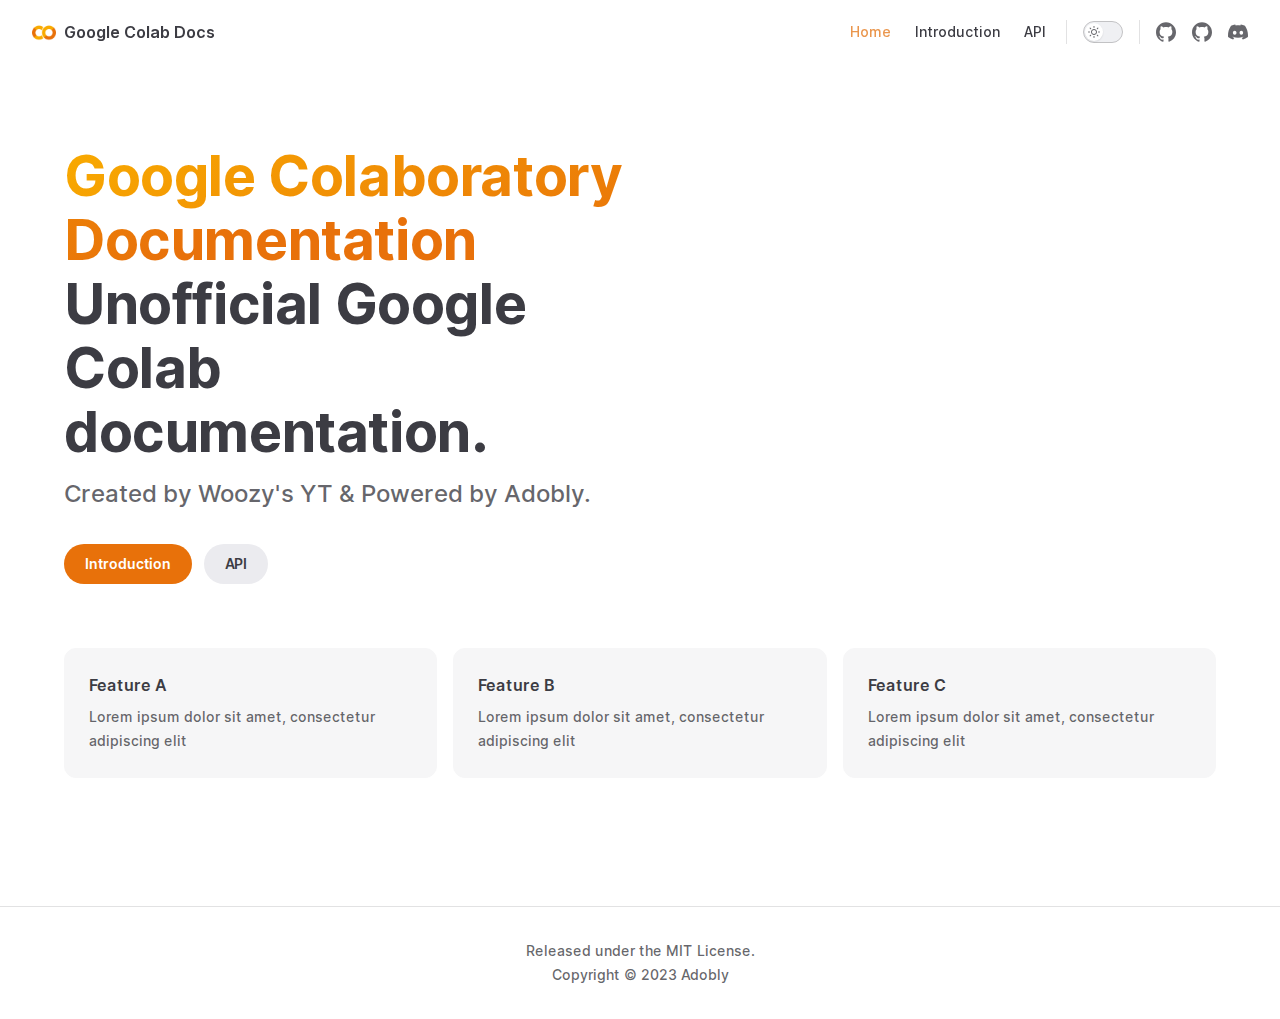
==== commit a3056dab: "chore: update" ====
--- a/index.html
+++ b/index.html
@@ -6,20 +6,20 @@
     <title>Google Colab Docs | Google Colab Docs</title>
     <meta name="description" content="Unofficial Google Colab documentation.">
     <meta name="generator" content="VitePress v1.0.0-rc.29">
-    <link rel="preload stylesheet" href="/assets/style.kcMIYy1R.css" as="style">
+    <link rel="preload stylesheet" href="/assets/style.AC63XQqA.css" as="style">
     
     <script type="module" src="/assets/app.2wyG3Nwn.js"></script>
     <link rel="preload" href="/assets/inter-roman-latin.bvIUbFQP.woff2" as="font" type="font/woff2" crossorigin="">
     <link rel="modulepreload" href="/assets/chunks/framework.BnHxDW9_.js">
     <link rel="modulepreload" href="/assets/chunks/theme.ZqrM08vt.js">
-    <link rel="modulepreload" href="/assets/index.md.p5JgwlBQ.lean.js">
-    <link rel="icon" href="https://cdn.discordapp.com/attachments/1141879797782413382/1176377903047524474/4096x4096.ico?ex=656ea64c&is=655c314c&hm=6e454d5bd1ebce5c0de5f6edc9f53207caf7780ee084fc9c9caf8d1cac31673b&">
+    <link rel="modulepreload" href="/assets/index.md.-k02idHn.lean.js">
+    <link rel="icon" href="4096x4096.ico">
     <script id="check-dark-mode">(()=>{const e=localStorage.getItem("vitepress-theme-appearance")||"auto",a=window.matchMedia("(prefers-color-scheme: dark)").matches;(!e||e==="auto"?a:e==="dark")&&document.documentElement.classList.add("dark")})();</script>
     <script id="check-mac-os">document.documentElement.classList.toggle("mac",/Mac|iPhone|iPod|iPad/i.test(navigator.platform));</script>
   </head>
   <body>
-    <div id="app"><div class="Layout" data-v-9d8abc1e><!--[--><!--]--><!--[--><span tabindex="-1" data-v-c8291ffa></span><a href="#VPContent" class="VPSkipLink visually-hidden" data-v-c8291ffa> Skip to content </a><!--]--><!----><header class="VPNav" data-v-9d8abc1e data-v-7ad780c2><div class="VPNavBar top" data-v-7ad780c2 data-v-5befd255><div class="container" data-v-5befd255><div class="title" data-v-5befd255><div class="VPNavBarTitle" data-v-5befd255 data-v-2973dbb4><a class="title" href="/" data-v-2973dbb4><!--[--><!--]--><!--[--><img class="VPImage logo" src="https://cdn.discordapp.com/attachments/1141879797782413382/1176377903047524474/4096x4096.ico?ex=656ea64c&is=655c314c&hm=6e454d5bd1ebce5c0de5f6edc9f53207caf7780ee084fc9c9caf8d1cac31673b&" alt data-v-ab19afbb><!--]--><!--[-->Google Colab Docs<!--]--><!--[--><!--]--></a></div></div><div class="content" data-v-5befd255><div class="curtain" data-v-5befd255></div><div class="content-body" data-v-5befd255><!--[--><!--]--><div class="VPNavBarSearch search" data-v-5befd255><!----></div><nav aria-labelledby="main-nav-aria-label" class="VPNavBarMenu menu" data-v-5befd255 data-v-f732b5d0><span id="main-nav-aria-label" class="visually-hidden" data-v-f732b5d0>Main Navigation</span><!--[--><!--[--><a class="VPLink link VPNavBarMenuLink active" href="/" tabindex="0" data-v-f732b5d0 data-v-cb318fec><!--[--><span data-v-cb318fec>Home</span><!--]--></a><!--]--><!--[--><a class="VPLink link VPNavBarMenuLink" href="/docs/introduction.html" tabindex="0" data-v-f732b5d0 data-v-cb318fec><!--[--><span data-v-cb318fec>Introduction</span><!--]--></a><!--]--><!--[--><a class="VPLink link VPNavBarMenuLink" href="/api/" tabindex="0" data-v-f732b5d0 data-v-cb318fec><!--[--><span data-v-cb318fec>API</span><!--]--></a><!--]--><!--]--></nav><!----><div class="VPNavBarAppearance appearance" data-v-5befd255 data-v-283b26e9><button class="VPSwitch VPSwitchAppearance" type="button" role="switch" title="Switch to dark theme" aria-checked="false" data-v-283b26e9 data-v-70af5d02 data-v-1c29e291><span class="check" data-v-1c29e291><span class="icon" data-v-1c29e291><!--[--><svg xmlns="http://www.w3.org/2000/svg" aria-hidden="true" focusable="false" viewbox="0 0 24 24" class="sun" data-v-70af5d02><path d="M12,18c-3.3,0-6-2.7-6-6s2.7-6,6-6s6,2.7,6,6S15.3,18,12,18zM12,8c-2.2,0-4,1.8-4,4c0,2.2,1.8,4,4,4c2.2,0,4-1.8,4-4C16,9.8,14.2,8,12,8z"></path><path d="M12,4c-0.6,0-1-0.4-1-1V1c0-0.6,0.4-1,1-1s1,0.4,1,1v2C13,3.6,12.6,4,12,4z"></path><path d="M12,24c-0.6,0-1-0.4-1-1v-2c0-0.6,0.4-1,1-1s1,0.4,1,1v2C13,23.6,12.6,24,12,24z"></path><path d="M5.6,6.6c-0.3,0-0.5-0.1-0.7-0.3L3.5,4.9c-0.4-0.4-0.4-1,0-1.4s1-0.4,1.4,0l1.4,1.4c0.4,0.4,0.4,1,0,1.4C6.2,6.5,5.9,6.6,5.6,6.6z"></path><path d="M19.8,20.8c-0.3,0-0.5-0.1-0.7-0.3l-1.4-1.4c-0.4-0.4-0.4-1,0-1.4s1-0.4,1.4,0l1.4,1.4c0.4,0.4,0.4,1,0,1.4C20.3,20.7,20,20.8,19.8,20.8z"></path><path d="M3,13H1c-0.6,0-1-0.4-1-1s0.4-1,1-1h2c0.6,0,1,0.4,1,1S3.6,13,3,13z"></path><path d="M23,13h-2c-0.6,0-1-0.4-1-1s0.4-1,1-1h2c0.6,0,1,0.4,1,1S23.6,13,23,13z"></path><path d="M4.2,20.8c-0.3,0-0.5-0.1-0.7-0.3c-0.4-0.4-0.4-1,0-1.4l1.4-1.4c0.4-0.4,1-0.4,1.4,0s0.4,1,0,1.4l-1.4,1.4C4.7,20.7,4.5,20.8,4.2,20.8z"></path><path d="M18.4,6.6c-0.3,0-0.5-0.1-0.7-0.3c-0.4-0.4-0.4-1,0-1.4l1.4-1.4c0.4-0.4,1-0.4,1.4,0s0.4,1,0,1.4l-1.4,1.4C18.9,6.5,18.6,6.6,18.4,6.6z"></path></svg><svg xmlns="http://www.w3.org/2000/svg" aria-hidden="true" focusable="false" viewbox="0 0 24 24" class="moon" data-v-70af5d02><path d="M12.1,22c-0.3,0-0.6,0-0.9,0c-5.5-0.5-9.5-5.4-9-10.9c0.4-4.8,4.2-8.6,9-9c0.4,0,0.8,0.2,1,0.5c0.2,0.3,0.2,0.8-0.1,1.1c-2,2.7-1.4,6.4,1.3,8.4c2.1,1.6,5,1.6,7.1,0c0.3-0.2,0.7-0.3,1.1-0.1c0.3,0.2,0.5,0.6,0.5,1c-0.2,2.7-1.5,5.1-3.6,6.8C16.6,21.2,14.4,22,12.1,22zM9.3,4.4c-2.9,1-5,3.6-5.2,6.8c-0.4,4.4,2.8,8.3,7.2,8.7c2.1,0.2,4.2-0.4,5.8-1.8c1.1-0.9,1.9-2.1,2.4-3.4c-2.5,0.9-5.3,0.5-7.5-1.1C9.2,11.4,8.1,7.7,9.3,4.4z"></path></svg><!--]--></span></span></button></div><div class="VPSocialLinks VPNavBarSocialLinks social-links" data-v-5befd255 data-v-ef6192dc data-v-e71e869c><!--[--><a class="VPSocialLink no-icon" href="https://github.com/vuejs/vitepress" aria-label="github" target="_blank" rel="noopener" data-v-e71e869c data-v-16cf740a><svg role="img" viewBox="0 0 24 24" xmlns="http://www.w3.org/2000/svg"><title>GitHub</title><path d="M12 .297c-6.63 0-12 5.373-12 12 0 5.303 3.438 9.8 8.205 11.385.6.113.82-.258.82-.577 0-.285-.01-1.04-.015-2.04-3.338.724-4.042-1.61-4.042-1.61C4.422 18.07 3.633 17.7 3.633 17.7c-1.087-.744.084-.729.084-.729 1.205.084 1.838 1.236 1.838 1.236 1.07 1.835 2.809 1.305 3.495.998.108-.776.417-1.305.76-1.605-2.665-.3-5.466-1.332-5.466-5.93 0-1.31.465-2.38 1.235-3.22-.135-.303-.54-1.523.105-3.176 0 0 1.005-.322 3.3 1.23.96-.267 1.98-.399 3-.405 1.02.006 2.04.138 3 .405 2.28-1.552 3.285-1.23 3.285-1.23.645 1.653.24 2.873.12 3.176.765.84 1.23 1.91 1.23 3.22 0 4.61-2.805 5.625-5.475 5.92.42.36.81 1.096.81 2.22 0 1.606-.015 2.896-.015 3.286 0 .315.21.69.825.57C20.565 22.092 24 17.592 24 12.297c0-6.627-5.373-12-12-12"/></svg></a><!--]--></div><div class="VPFlyout VPNavBarExtra extra" data-v-5befd255 data-v-8e87c032 data-v-aa8de344><button type="button" class="button" aria-haspopup="true" aria-expanded="false" aria-label="extra navigation" data-v-aa8de344><svg xmlns="http://www.w3.org/2000/svg" aria-hidden="true" focusable="false" viewbox="0 0 24 24" class="icon" data-v-aa8de344><circle cx="12" cy="12" r="2"></circle><circle cx="19" cy="12" r="2"></circle><circle cx="5" cy="12" r="2"></circle></svg></button><div class="menu" data-v-aa8de344><div class="VPMenu" data-v-aa8de344 data-v-e42ed9b3><!----><!--[--><!--[--><!----><div class="group" data-v-8e87c032><div class="item appearance" data-v-8e87c032><p class="label" data-v-8e87c032>Appearance</p><div class="appearance-action" data-v-8e87c032><button class="VPSwitch VPSwitchAppearance" type="button" role="switch" title="Switch to dark theme" aria-checked="false" data-v-8e87c032 data-v-70af5d02 data-v-1c29e291><span class="check" data-v-1c29e291><span class="icon" data-v-1c29e291><!--[--><svg xmlns="http://www.w3.org/2000/svg" aria-hidden="true" focusable="false" viewbox="0 0 24 24" class="sun" data-v-70af5d02><path d="M12,18c-3.3,0-6-2.7-6-6s2.7-6,6-6s6,2.7,6,6S15.3,18,12,18zM12,8c-2.2,0-4,1.8-4,4c0,2.2,1.8,4,4,4c2.2,0,4-1.8,4-4C16,9.8,14.2,8,12,8z"></path><path d="M12,4c-0.6,0-1-0.4-1-1V1c0-0.6,0.4-1,1-1s1,0.4,1,1v2C13,3.6,12.6,4,12,4z"></path><path d="M12,24c-0.6,0-1-0.4-1-1v-2c0-0.6,0.4-1,1-1s1,0.4,1,1v2C13,23.6,12.6,24,12,24z"></path><path d="M5.6,6.6c-0.3,0-0.5-0.1-0.7-0.3L3.5,4.9c-0.4-0.4-0.4-1,0-1.4s1-0.4,1.4,0l1.4,1.4c0.4,0.4,0.4,1,0,1.4C6.2,6.5,5.9,6.6,5.6,6.6z"></path><path d="M19.8,20.8c-0.3,0-0.5-0.1-0.7-0.3l-1.4-1.4c-0.4-0.4-0.4-1,0-1.4s1-0.4,1.4,0l1.4,1.4c0.4,0.4,0.4,1,0,1.4C20.3,20.7,20,20.8,19.8,20.8z"></path><path d="M3,13H1c-0.6,0-1-0.4-1-1s0.4-1,1-1h2c0.6,0,1,0.4,1,1S3.6,13,3,13z"></path><path d="M23,13h-2c-0.6,0-1-0.4-1-1s0.4-1,1-1h2c0.6,0,1,0.4,1,1S23.6,13,23,13z"></path><path d="M4.2,20.8c-0.3,0-0.5-0.1-0.7-0.3c-0.4-0.4-0.4-1,0-1.4l1.4-1.4c0.4-0.4,1-0.4,1.4,0s0.4,1,0,1.4l-1.4,1.4C4.7,20.7,4.5,20.8,4.2,20.8z"></path><path d="M18.4,6.6c-0.3,0-0.5-0.1-0.7-0.3c-0.4-0.4-0.4-1,0-1.4l1.4-1.4c0.4-0.4,1-0.4,1.4,0s0.4,1,0,1.4l-1.4,1.4C18.9,6.5,18.6,6.6,18.4,6.6z"></path></svg><svg xmlns="http://www.w3.org/2000/svg" aria-hidden="true" focusable="false" viewbox="0 0 24 24" class="moon" data-v-70af5d02><path d="M12.1,22c-0.3,0-0.6,0-0.9,0c-5.5-0.5-9.5-5.4-9-10.9c0.4-4.8,4.2-8.6,9-9c0.4,0,0.8,0.2,1,0.5c0.2,0.3,0.2,0.8-0.1,1.1c-2,2.7-1.4,6.4,1.3,8.4c2.1,1.6,5,1.6,7.1,0c0.3-0.2,0.7-0.3,1.1-0.1c0.3,0.2,0.5,0.6,0.5,1c-0.2,2.7-1.5,5.1-3.6,6.8C16.6,21.2,14.4,22,12.1,22zM9.3,4.4c-2.9,1-5,3.6-5.2,6.8c-0.4,4.4,2.8,8.3,7.2,8.7c2.1,0.2,4.2-0.4,5.8-1.8c1.1-0.9,1.9-2.1,2.4-3.4c-2.5,0.9-5.3,0.5-7.5-1.1C9.2,11.4,8.1,7.7,9.3,4.4z"></path></svg><!--]--></span></span></button></div></div></div><div class="group" data-v-8e87c032><div class="item social-links" data-v-8e87c032><div class="VPSocialLinks social-links-list" data-v-8e87c032 data-v-e71e869c><!--[--><a class="VPSocialLink no-icon" href="https://github.com/vuejs/vitepress" aria-label="github" target="_blank" rel="noopener" data-v-e71e869c data-v-16cf740a><svg role="img" viewBox="0 0 24 24" xmlns="http://www.w3.org/2000/svg"><title>GitHub</title><path d="M12 .297c-6.63 0-12 5.373-12 12 0 5.303 3.438 9.8 8.205 11.385.6.113.82-.258.82-.577 0-.285-.01-1.04-.015-2.04-3.338.724-4.042-1.61-4.042-1.61C4.422 18.07 3.633 17.7 3.633 17.7c-1.087-.744.084-.729.084-.729 1.205.084 1.838 1.236 1.838 1.236 1.07 1.835 2.809 1.305 3.495.998.108-.776.417-1.305.76-1.605-2.665-.3-5.466-1.332-5.466-5.93 0-1.31.465-2.38 1.235-3.22-.135-.303-.54-1.523.105-3.176 0 0 1.005-.322 3.3 1.23.96-.267 1.98-.399 3-.405 1.02.006 2.04.138 3 .405 2.28-1.552 3.285-1.23 3.285-1.23.645 1.653.24 2.873.12 3.176.765.84 1.23 1.91 1.23 3.22 0 4.61-2.805 5.625-5.475 5.92.42.36.81 1.096.81 2.22 0 1.606-.015 2.896-.015 3.286 0 .315.21.69.825.57C20.565 22.092 24 17.592 24 12.297c0-6.627-5.373-12-12-12"/></svg></a><!--]--></div></div></div><!--]--><!--]--></div></div></div><!--[--><!--]--><button type="button" class="VPNavBarHamburger hamburger" aria-label="mobile navigation" aria-expanded="false" aria-controls="VPNavScreen" data-v-5befd255 data-v-6bee1efd><span class="container" data-v-6bee1efd><span class="top" data-v-6bee1efd></span><span class="middle" data-v-6bee1efd></span><span class="bottom" data-v-6bee1efd></span></span></button></div></div></div></div><!----></header><!----><!----><div class="VPContent is-home" id="VPContent" data-v-9d8abc1e data-v-3cf691b6><div class="VPHome" data-v-3cf691b6 data-v-20eabd3a><!--[--><!--]--><div class="VPHero VPHomeHero" data-v-20eabd3a data-v-5a3e9999><div class="container" data-v-5a3e9999><div class="main" data-v-5a3e9999><!--[--><h1 class="name" data-v-5a3e9999><span class="clip" data-v-5a3e9999>Google Colaboratory Documentation</span></h1><p class="text" data-v-5a3e9999>Unofficial Google Colab documentation.</p><p class="tagline" data-v-5a3e9999>Created by Woozy's YT</p><!--]--><div class="actions" data-v-5a3e9999><!--[--><div class="action" data-v-5a3e9999><a class="VPButton medium brand" href="/docs/introduction.html" data-v-5a3e9999 data-v-1e76fe75>Introduction</a></div><div class="action" data-v-5a3e9999><a class="VPButton medium alt" href="/api/" data-v-5a3e9999 data-v-1e76fe75>API</a></div><!--]--></div></div><!----></div></div><!--[--><!--]--><!--[--><!--]--><div class="VPFeatures VPHomeFeatures" data-v-20eabd3a data-v-b1eea84a><div class="container" data-v-b1eea84a><div class="items" data-v-b1eea84a><!--[--><div class="grid-3 item" data-v-b1eea84a><div class="VPLink no-icon VPFeature" data-v-b1eea84a data-v-ee984185><!--[--><article class="box" data-v-ee984185><!----><h2 class="title" data-v-ee984185>Feature A</h2><p class="details" data-v-ee984185>Lorem ipsum dolor sit amet, consectetur adipiscing elit</p><!----></article><!--]--></div></div><div class="grid-3 item" data-v-b1eea84a><div class="VPLink no-icon VPFeature" data-v-b1eea84a data-v-ee984185><!--[--><article class="box" data-v-ee984185><!----><h2 class="title" data-v-ee984185>Feature B</h2><p class="details" data-v-ee984185>Lorem ipsum dolor sit amet, consectetur adipiscing elit</p><!----></article><!--]--></div></div><div class="grid-3 item" data-v-b1eea84a><div class="VPLink no-icon VPFeature" data-v-b1eea84a data-v-ee984185><!--[--><article class="box" data-v-ee984185><!----><h2 class="title" data-v-ee984185>Feature C</h2><p class="details" data-v-ee984185>Lorem ipsum dolor sit amet, consectetur adipiscing elit</p><!----></article><!--]--></div></div><!--]--></div></div></div><!--[--><!--]--><div style="position:relative;" data-v-20eabd3a><div></div></div></div></div><!----><!--[--><!--]--></div></div>
-    <script>window.__VP_HASH_MAP__=JSON.parse("{\"index.md\":\"p5JgwlBQ\",\"readme.md\":\"9P5tdyLK\",\"api_index.md\":\"RtaiMqzX\",\"docs_introduction.md\":\"cN9n-wRP\",\"markdown_markdown-examples.md\":\"nzgRbILI\",\"markdown_api-examples.md\":\"B0U4DI8I\"}");window.__VP_SITE_DATA__=JSON.parse("{\"lang\":\"en-US\",\"dir\":\"ltr\",\"title\":\"Google Colab Docs\",\"description\":\"Unofficial Google Colab documentation.\",\"base\":\"/\",\"head\":[],\"router\":{\"prefetchLinks\":true},\"appearance\":true,\"themeConfig\":{\"logo\":\"../.vitepress/icons/4096x4096.ico\",\"nav\":[{\"text\":\"Home\",\"link\":\"/\"},{\"text\":\"Introduction\",\"link\":\"/docs/introduction\"},{\"text\":\"API\",\"link\":\"/api/\"}],\"sidebar\":[{\"text\":\"Introduction\",\"items\":[{\"text\":\"Introduction\",\"link\":\"/docs/introduction\"}]}],\"socialLinks\":[{\"icon\":\"github\",\"link\":\"https://github.com/vuejs/vitepress\"}]},\"locales\":{},\"scrollOffset\":90,\"cleanUrls\":false}");</script>
+    <div id="app"><div class="Layout" data-v-9d8abc1e><!--[--><!--]--><!--[--><span tabindex="-1" data-v-c8291ffa></span><a href="#VPContent" class="VPSkipLink visually-hidden" data-v-c8291ffa> Skip to content </a><!--]--><!----><header class="VPNav" data-v-9d8abc1e data-v-7ad780c2><div class="VPNavBar top" data-v-7ad780c2 data-v-5befd255><div class="container" data-v-5befd255><div class="title" data-v-5befd255><div class="VPNavBarTitle" data-v-5befd255 data-v-2973dbb4><a class="title" href="/" data-v-2973dbb4><!--[--><!--]--><!--[--><img class="VPImage logo" src="4096x4096.ico" alt data-v-ab19afbb><!--]--><!--[-->Google Colab Docs<!--]--><!--[--><!--]--></a></div></div><div class="content" data-v-5befd255><div class="curtain" data-v-5befd255></div><div class="content-body" data-v-5befd255><!--[--><!--]--><div class="VPNavBarSearch search" data-v-5befd255><!----></div><nav aria-labelledby="main-nav-aria-label" class="VPNavBarMenu menu" data-v-5befd255 data-v-f732b5d0><span id="main-nav-aria-label" class="visually-hidden" data-v-f732b5d0>Main Navigation</span><!--[--><!--[--><a class="VPLink link VPNavBarMenuLink active" href="/" tabindex="0" data-v-f732b5d0 data-v-cb318fec><!--[--><span data-v-cb318fec>Home</span><!--]--></a><!--]--><!--[--><a class="VPLink link VPNavBarMenuLink" href="/docs/introduction.html" tabindex="0" data-v-f732b5d0 data-v-cb318fec><!--[--><span data-v-cb318fec>Introduction</span><!--]--></a><!--]--><!--[--><a class="VPLink link VPNavBarMenuLink" href="/api/" tabindex="0" data-v-f732b5d0 data-v-cb318fec><!--[--><span data-v-cb318fec>API</span><!--]--></a><!--]--><!--]--></nav><!----><div class="VPNavBarAppearance appearance" data-v-5befd255 data-v-283b26e9><button class="VPSwitch VPSwitchAppearance" type="button" role="switch" title="Switch to dark theme" aria-checked="false" data-v-283b26e9 data-v-70af5d02 data-v-1c29e291><span class="check" data-v-1c29e291><span class="icon" data-v-1c29e291><!--[--><svg xmlns="http://www.w3.org/2000/svg" aria-hidden="true" focusable="false" viewbox="0 0 24 24" class="sun" data-v-70af5d02><path d="M12,18c-3.3,0-6-2.7-6-6s2.7-6,6-6s6,2.7,6,6S15.3,18,12,18zM12,8c-2.2,0-4,1.8-4,4c0,2.2,1.8,4,4,4c2.2,0,4-1.8,4-4C16,9.8,14.2,8,12,8z"></path><path d="M12,4c-0.6,0-1-0.4-1-1V1c0-0.6,0.4-1,1-1s1,0.4,1,1v2C13,3.6,12.6,4,12,4z"></path><path d="M12,24c-0.6,0-1-0.4-1-1v-2c0-0.6,0.4-1,1-1s1,0.4,1,1v2C13,23.6,12.6,24,12,24z"></path><path d="M5.6,6.6c-0.3,0-0.5-0.1-0.7-0.3L3.5,4.9c-0.4-0.4-0.4-1,0-1.4s1-0.4,1.4,0l1.4,1.4c0.4,0.4,0.4,1,0,1.4C6.2,6.5,5.9,6.6,5.6,6.6z"></path><path d="M19.8,20.8c-0.3,0-0.5-0.1-0.7-0.3l-1.4-1.4c-0.4-0.4-0.4-1,0-1.4s1-0.4,1.4,0l1.4,1.4c0.4,0.4,0.4,1,0,1.4C20.3,20.7,20,20.8,19.8,20.8z"></path><path d="M3,13H1c-0.6,0-1-0.4-1-1s0.4-1,1-1h2c0.6,0,1,0.4,1,1S3.6,13,3,13z"></path><path d="M23,13h-2c-0.6,0-1-0.4-1-1s0.4-1,1-1h2c0.6,0,1,0.4,1,1S23.6,13,23,13z"></path><path d="M4.2,20.8c-0.3,0-0.5-0.1-0.7-0.3c-0.4-0.4-0.4-1,0-1.4l1.4-1.4c0.4-0.4,1-0.4,1.4,0s0.4,1,0,1.4l-1.4,1.4C4.7,20.7,4.5,20.8,4.2,20.8z"></path><path d="M18.4,6.6c-0.3,0-0.5-0.1-0.7-0.3c-0.4-0.4-0.4-1,0-1.4l1.4-1.4c0.4-0.4,1-0.4,1.4,0s0.4,1,0,1.4l-1.4,1.4C18.9,6.5,18.6,6.6,18.4,6.6z"></path></svg><svg xmlns="http://www.w3.org/2000/svg" aria-hidden="true" focusable="false" viewbox="0 0 24 24" class="moon" data-v-70af5d02><path d="M12.1,22c-0.3,0-0.6,0-0.9,0c-5.5-0.5-9.5-5.4-9-10.9c0.4-4.8,4.2-8.6,9-9c0.4,0,0.8,0.2,1,0.5c0.2,0.3,0.2,0.8-0.1,1.1c-2,2.7-1.4,6.4,1.3,8.4c2.1,1.6,5,1.6,7.1,0c0.3-0.2,0.7-0.3,1.1-0.1c0.3,0.2,0.5,0.6,0.5,1c-0.2,2.7-1.5,5.1-3.6,6.8C16.6,21.2,14.4,22,12.1,22zM9.3,4.4c-2.9,1-5,3.6-5.2,6.8c-0.4,4.4,2.8,8.3,7.2,8.7c2.1,0.2,4.2-0.4,5.8-1.8c1.1-0.9,1.9-2.1,2.4-3.4c-2.5,0.9-5.3,0.5-7.5-1.1C9.2,11.4,8.1,7.7,9.3,4.4z"></path></svg><!--]--></span></span></button></div><div class="VPSocialLinks VPNavBarSocialLinks social-links" data-v-5befd255 data-v-ef6192dc data-v-e71e869c><!--[--><a class="VPSocialLink no-icon" href="https://github.com/WoozyStudio/" aria-label="github" target="_blank" rel="noopener" data-v-e71e869c data-v-16cf740a><svg role="img" viewBox="0 0 24 24" xmlns="http://www.w3.org/2000/svg"><title>GitHub</title><path d="M12 .297c-6.63 0-12 5.373-12 12 0 5.303 3.438 9.8 8.205 11.385.6.113.82-.258.82-.577 0-.285-.01-1.04-.015-2.04-3.338.724-4.042-1.61-4.042-1.61C4.422 18.07 3.633 17.7 3.633 17.7c-1.087-.744.084-.729.084-.729 1.205.084 1.838 1.236 1.838 1.236 1.07 1.835 2.809 1.305 3.495.998.108-.776.417-1.305.76-1.605-2.665-.3-5.466-1.332-5.466-5.93 0-1.31.465-2.38 1.235-3.22-.135-.303-.54-1.523.105-3.176 0 0 1.005-.322 3.3 1.23.96-.267 1.98-.399 3-.405 1.02.006 2.04.138 3 .405 2.28-1.552 3.285-1.23 3.285-1.23.645 1.653.24 2.873.12 3.176.765.84 1.23 1.91 1.23 3.22 0 4.61-2.805 5.625-5.475 5.92.42.36.81 1.096.81 2.22 0 1.606-.015 2.896-.015 3.286 0 .315.21.69.825.57C20.565 22.092 24 17.592 24 12.297c0-6.627-5.373-12-12-12"/></svg></a><a class="VPSocialLink no-icon" href="https://github.com/colab-docs/" aria-label="github" target="_blank" rel="noopener" data-v-e71e869c data-v-16cf740a><svg role="img" viewBox="0 0 24 24" xmlns="http://www.w3.org/2000/svg"><title>GitHub</title><path d="M12 .297c-6.63 0-12 5.373-12 12 0 5.303 3.438 9.8 8.205 11.385.6.113.82-.258.82-.577 0-.285-.01-1.04-.015-2.04-3.338.724-4.042-1.61-4.042-1.61C4.422 18.07 3.633 17.7 3.633 17.7c-1.087-.744.084-.729.084-.729 1.205.084 1.838 1.236 1.838 1.236 1.07 1.835 2.809 1.305 3.495.998.108-.776.417-1.305.76-1.605-2.665-.3-5.466-1.332-5.466-5.93 0-1.31.465-2.38 1.235-3.22-.135-.303-.54-1.523.105-3.176 0 0 1.005-.322 3.3 1.23.96-.267 1.98-.399 3-.405 1.02.006 2.04.138 3 .405 2.28-1.552 3.285-1.23 3.285-1.23.645 1.653.24 2.873.12 3.176.765.84 1.23 1.91 1.23 3.22 0 4.61-2.805 5.625-5.475 5.92.42.36.81 1.096.81 2.22 0 1.606-.015 2.896-.015 3.286 0 .315.21.69.825.57C20.565 22.092 24 17.592 24 12.297c0-6.627-5.373-12-12-12"/></svg></a><a class="VPSocialLink no-icon" href="https://adobly.github.io/discord" aria-label="discord" target="_blank" rel="noopener" data-v-e71e869c data-v-16cf740a><svg role="img" viewBox="0 0 24 24" xmlns="http://www.w3.org/2000/svg"><title>Discord</title><path d="M20.317 4.3698a19.7913 19.7913 0 00-4.8851-1.5152.0741.0741 0 00-.0785.0371c-.211.3753-.4447.8648-.6083 1.2495-1.8447-.2762-3.68-.2762-5.4868 0-.1636-.3933-.4058-.8742-.6177-1.2495a.077.077 0 00-.0785-.037 19.7363 19.7363 0 00-4.8852 1.515.0699.0699 0 00-.0321.0277C.5334 9.0458-.319 13.5799.0992 18.0578a.0824.0824 0 00.0312.0561c2.0528 1.5076 4.0413 2.4228 5.9929 3.0294a.0777.0777 0 00.0842-.0276c.4616-.6304.8731-1.2952 1.226-1.9942a.076.076 0 00-.0416-.1057c-.6528-.2476-1.2743-.5495-1.8722-.8923a.077.077 0 01-.0076-.1277c.1258-.0943.2517-.1923.3718-.2914a.0743.0743 0 01.0776-.0105c3.9278 1.7933 8.18 1.7933 12.0614 0a.0739.0739 0 01.0785.0095c.1202.099.246.1981.3728.2924a.077.077 0 01-.0066.1276 12.2986 12.2986 0 01-1.873.8914.0766.0766 0 00-.0407.1067c.3604.698.7719 1.3628 1.225 1.9932a.076.076 0 00.0842.0286c1.961-.6067 3.9495-1.5219 6.0023-3.0294a.077.077 0 00.0313-.0552c.5004-5.177-.8382-9.6739-3.5485-13.6604a.061.061 0 00-.0312-.0286zM8.02 15.3312c-1.1825 0-2.1569-1.0857-2.1569-2.419 0-1.3332.9555-2.4189 2.157-2.4189 1.2108 0 2.1757 1.0952 2.1568 2.419 0 1.3332-.9555 2.4189-2.1569 2.4189zm7.9748 0c-1.1825 0-2.1569-1.0857-2.1569-2.419 0-1.3332.9554-2.4189 2.1569-2.4189 1.2108 0 2.1757 1.0952 2.1568 2.419 0 1.3332-.946 2.4189-2.1568 2.4189Z"/></svg></a><!--]--></div><div class="VPFlyout VPNavBarExtra extra" data-v-5befd255 data-v-8e87c032 data-v-aa8de344><button type="button" class="button" aria-haspopup="true" aria-expanded="false" aria-label="extra navigation" data-v-aa8de344><svg xmlns="http://www.w3.org/2000/svg" aria-hidden="true" focusable="false" viewbox="0 0 24 24" class="icon" data-v-aa8de344><circle cx="12" cy="12" r="2"></circle><circle cx="19" cy="12" r="2"></circle><circle cx="5" cy="12" r="2"></circle></svg></button><div class="menu" data-v-aa8de344><div class="VPMenu" data-v-aa8de344 data-v-e42ed9b3><!----><!--[--><!--[--><!----><div class="group" data-v-8e87c032><div class="item appearance" data-v-8e87c032><p class="label" data-v-8e87c032>Appearance</p><div class="appearance-action" data-v-8e87c032><button class="VPSwitch VPSwitchAppearance" type="button" role="switch" title="Switch to dark theme" aria-checked="false" data-v-8e87c032 data-v-70af5d02 data-v-1c29e291><span class="check" data-v-1c29e291><span class="icon" data-v-1c29e291><!--[--><svg xmlns="http://www.w3.org/2000/svg" aria-hidden="true" focusable="false" viewbox="0 0 24 24" class="sun" data-v-70af5d02><path d="M12,18c-3.3,0-6-2.7-6-6s2.7-6,6-6s6,2.7,6,6S15.3,18,12,18zM12,8c-2.2,0-4,1.8-4,4c0,2.2,1.8,4,4,4c2.2,0,4-1.8,4-4C16,9.8,14.2,8,12,8z"></path><path d="M12,4c-0.6,0-1-0.4-1-1V1c0-0.6,0.4-1,1-1s1,0.4,1,1v2C13,3.6,12.6,4,12,4z"></path><path d="M12,24c-0.6,0-1-0.4-1-1v-2c0-0.6,0.4-1,1-1s1,0.4,1,1v2C13,23.6,12.6,24,12,24z"></path><path d="M5.6,6.6c-0.3,0-0.5-0.1-0.7-0.3L3.5,4.9c-0.4-0.4-0.4-1,0-1.4s1-0.4,1.4,0l1.4,1.4c0.4,0.4,0.4,1,0,1.4C6.2,6.5,5.9,6.6,5.6,6.6z"></path><path d="M19.8,20.8c-0.3,0-0.5-0.1-0.7-0.3l-1.4-1.4c-0.4-0.4-0.4-1,0-1.4s1-0.4,1.4,0l1.4,1.4c0.4,0.4,0.4,1,0,1.4C20.3,20.7,20,20.8,19.8,20.8z"></path><path d="M3,13H1c-0.6,0-1-0.4-1-1s0.4-1,1-1h2c0.6,0,1,0.4,1,1S3.6,13,3,13z"></path><path d="M23,13h-2c-0.6,0-1-0.4-1-1s0.4-1,1-1h2c0.6,0,1,0.4,1,1S23.6,13,23,13z"></path><path d="M4.2,20.8c-0.3,0-0.5-0.1-0.7-0.3c-0.4-0.4-0.4-1,0-1.4l1.4-1.4c0.4-0.4,1-0.4,1.4,0s0.4,1,0,1.4l-1.4,1.4C4.7,20.7,4.5,20.8,4.2,20.8z"></path><path d="M18.4,6.6c-0.3,0-0.5-0.1-0.7-0.3c-0.4-0.4-0.4-1,0-1.4l1.4-1.4c0.4-0.4,1-0.4,1.4,0s0.4,1,0,1.4l-1.4,1.4C18.9,6.5,18.6,6.6,18.4,6.6z"></path></svg><svg xmlns="http://www.w3.org/2000/svg" aria-hidden="true" focusable="false" viewbox="0 0 24 24" class="moon" data-v-70af5d02><path d="M12.1,22c-0.3,0-0.6,0-0.9,0c-5.5-0.5-9.5-5.4-9-10.9c0.4-4.8,4.2-8.6,9-9c0.4,0,0.8,0.2,1,0.5c0.2,0.3,0.2,0.8-0.1,1.1c-2,2.7-1.4,6.4,1.3,8.4c2.1,1.6,5,1.6,7.1,0c0.3-0.2,0.7-0.3,1.1-0.1c0.3,0.2,0.5,0.6,0.5,1c-0.2,2.7-1.5,5.1-3.6,6.8C16.6,21.2,14.4,22,12.1,22zM9.3,4.4c-2.9,1-5,3.6-5.2,6.8c-0.4,4.4,2.8,8.3,7.2,8.7c2.1,0.2,4.2-0.4,5.8-1.8c1.1-0.9,1.9-2.1,2.4-3.4c-2.5,0.9-5.3,0.5-7.5-1.1C9.2,11.4,8.1,7.7,9.3,4.4z"></path></svg><!--]--></span></span></button></div></div></div><div class="group" data-v-8e87c032><div class="item social-links" data-v-8e87c032><div class="VPSocialLinks social-links-list" data-v-8e87c032 data-v-e71e869c><!--[--><a class="VPSocialLink no-icon" href="https://github.com/WoozyStudio/" aria-label="github" target="_blank" rel="noopener" data-v-e71e869c data-v-16cf740a><svg role="img" viewBox="0 0 24 24" xmlns="http://www.w3.org/2000/svg"><title>GitHub</title><path d="M12 .297c-6.63 0-12 5.373-12 12 0 5.303 3.438 9.8 8.205 11.385.6.113.82-.258.82-.577 0-.285-.01-1.04-.015-2.04-3.338.724-4.042-1.61-4.042-1.61C4.422 18.07 3.633 17.7 3.633 17.7c-1.087-.744.084-.729.084-.729 1.205.084 1.838 1.236 1.838 1.236 1.07 1.835 2.809 1.305 3.495.998.108-.776.417-1.305.76-1.605-2.665-.3-5.466-1.332-5.466-5.93 0-1.31.465-2.38 1.235-3.22-.135-.303-.54-1.523.105-3.176 0 0 1.005-.322 3.3 1.23.96-.267 1.98-.399 3-.405 1.02.006 2.04.138 3 .405 2.28-1.552 3.285-1.23 3.285-1.23.645 1.653.24 2.873.12 3.176.765.84 1.23 1.91 1.23 3.22 0 4.61-2.805 5.625-5.475 5.92.42.36.81 1.096.81 2.22 0 1.606-.015 2.896-.015 3.286 0 .315.21.69.825.57C20.565 22.092 24 17.592 24 12.297c0-6.627-5.373-12-12-12"/></svg></a><a class="VPSocialLink no-icon" href="https://github.com/colab-docs/" aria-label="github" target="_blank" rel="noopener" data-v-e71e869c data-v-16cf740a><svg role="img" viewBox="0 0 24 24" xmlns="http://www.w3.org/2000/svg"><title>GitHub</title><path d="M12 .297c-6.63 0-12 5.373-12 12 0 5.303 3.438 9.8 8.205 11.385.6.113.82-.258.82-.577 0-.285-.01-1.04-.015-2.04-3.338.724-4.042-1.61-4.042-1.61C4.422 18.07 3.633 17.7 3.633 17.7c-1.087-.744.084-.729.084-.729 1.205.084 1.838 1.236 1.838 1.236 1.07 1.835 2.809 1.305 3.495.998.108-.776.417-1.305.76-1.605-2.665-.3-5.466-1.332-5.466-5.93 0-1.31.465-2.38 1.235-3.22-.135-.303-.54-1.523.105-3.176 0 0 1.005-.322 3.3 1.23.96-.267 1.98-.399 3-.405 1.02.006 2.04.138 3 .405 2.28-1.552 3.285-1.23 3.285-1.23.645 1.653.24 2.873.12 3.176.765.84 1.23 1.91 1.23 3.22 0 4.61-2.805 5.625-5.475 5.92.42.36.81 1.096.81 2.22 0 1.606-.015 2.896-.015 3.286 0 .315.21.69.825.57C20.565 22.092 24 17.592 24 12.297c0-6.627-5.373-12-12-12"/></svg></a><a class="VPSocialLink no-icon" href="https://adobly.github.io/discord" aria-label="discord" target="_blank" rel="noopener" data-v-e71e869c data-v-16cf740a><svg role="img" viewBox="0 0 24 24" xmlns="http://www.w3.org/2000/svg"><title>Discord</title><path d="M20.317 4.3698a19.7913 19.7913 0 00-4.8851-1.5152.0741.0741 0 00-.0785.0371c-.211.3753-.4447.8648-.6083 1.2495-1.8447-.2762-3.68-.2762-5.4868 0-.1636-.3933-.4058-.8742-.6177-1.2495a.077.077 0 00-.0785-.037 19.7363 19.7363 0 00-4.8852 1.515.0699.0699 0 00-.0321.0277C.5334 9.0458-.319 13.5799.0992 18.0578a.0824.0824 0 00.0312.0561c2.0528 1.5076 4.0413 2.4228 5.9929 3.0294a.0777.0777 0 00.0842-.0276c.4616-.6304.8731-1.2952 1.226-1.9942a.076.076 0 00-.0416-.1057c-.6528-.2476-1.2743-.5495-1.8722-.8923a.077.077 0 01-.0076-.1277c.1258-.0943.2517-.1923.3718-.2914a.0743.0743 0 01.0776-.0105c3.9278 1.7933 8.18 1.7933 12.0614 0a.0739.0739 0 01.0785.0095c.1202.099.246.1981.3728.2924a.077.077 0 01-.0066.1276 12.2986 12.2986 0 01-1.873.8914.0766.0766 0 00-.0407.1067c.3604.698.7719 1.3628 1.225 1.9932a.076.076 0 00.0842.0286c1.961-.6067 3.9495-1.5219 6.0023-3.0294a.077.077 0 00.0313-.0552c.5004-5.177-.8382-9.6739-3.5485-13.6604a.061.061 0 00-.0312-.0286zM8.02 15.3312c-1.1825 0-2.1569-1.0857-2.1569-2.419 0-1.3332.9555-2.4189 2.157-2.4189 1.2108 0 2.1757 1.0952 2.1568 2.419 0 1.3332-.9555 2.4189-2.1569 2.4189zm7.9748 0c-1.1825 0-2.1569-1.0857-2.1569-2.419 0-1.3332.9554-2.4189 2.1569-2.4189 1.2108 0 2.1757 1.0952 2.1568 2.419 0 1.3332-.946 2.4189-2.1568 2.4189Z"/></svg></a><!--]--></div></div></div><!--]--><!--]--></div></div></div><!--[--><!--]--><button type="button" class="VPNavBarHamburger hamburger" aria-label="mobile navigation" aria-expanded="false" aria-controls="VPNavScreen" data-v-5befd255 data-v-6bee1efd><span class="container" data-v-6bee1efd><span class="top" data-v-6bee1efd></span><span class="middle" data-v-6bee1efd></span><span class="bottom" data-v-6bee1efd></span></span></button></div></div></div></div><!----></header><!----><!----><div class="VPContent is-home" id="VPContent" data-v-9d8abc1e data-v-3cf691b6><div class="VPHome" data-v-3cf691b6 data-v-20eabd3a><!--[--><!--]--><div class="VPHero has-image VPHomeHero" data-v-20eabd3a data-v-5a3e9999><div class="container" data-v-5a3e9999><div class="main" data-v-5a3e9999><!--[--><h1 class="name" data-v-5a3e9999><span class="clip" data-v-5a3e9999>Google Colaboratory Documentation</span></h1><p class="text" data-v-5a3e9999>Unofficial Google Colab documentation.</p><p class="tagline" data-v-5a3e9999>Created by Woozy's YT & Powered by Adobly.</p><!--]--><div class="actions" data-v-5a3e9999><!--[--><div class="action" data-v-5a3e9999><a class="VPButton medium brand" href="/docs/introduction.html" data-v-5a3e9999 data-v-1e76fe75>Introduction</a></div><div class="action" data-v-5a3e9999><a class="VPButton medium alt" href="/api/" data-v-5a3e9999 data-v-1e76fe75>API</a></div><!--]--></div></div><div class="image" data-v-5a3e9999><div class="image-container" data-v-5a3e9999><div class="image-bg" data-v-5a3e9999></div><!--[--><!--[--><img class="VPImage image-src" src="/.vitepress/icons/google_8192.png" alt data-v-ab19afbb><!--]--><!--]--></div></div></div></div><!--[--><!--]--><!--[--><!--]--><div class="VPFeatures VPHomeFeatures" data-v-20eabd3a data-v-b1eea84a><div class="container" data-v-b1eea84a><div class="items" data-v-b1eea84a><!--[--><div class="grid-3 item" data-v-b1eea84a><div class="VPLink no-icon VPFeature" data-v-b1eea84a data-v-ee984185><!--[--><article class="box" data-v-ee984185><!----><h2 class="title" data-v-ee984185>Feature A</h2><p class="details" data-v-ee984185>Lorem ipsum dolor sit amet, consectetur adipiscing elit</p><!----></article><!--]--></div></div><div class="grid-3 item" data-v-b1eea84a><div class="VPLink no-icon VPFeature" data-v-b1eea84a data-v-ee984185><!--[--><article class="box" data-v-ee984185><!----><h2 class="title" data-v-ee984185>Feature B</h2><p class="details" data-v-ee984185>Lorem ipsum dolor sit amet, consectetur adipiscing elit</p><!----></article><!--]--></div></div><div class="grid-3 item" data-v-b1eea84a><div class="VPLink no-icon VPFeature" data-v-b1eea84a data-v-ee984185><!--[--><article class="box" data-v-ee984185><!----><h2 class="title" data-v-ee984185>Feature C</h2><p class="details" data-v-ee984185>Lorem ipsum dolor sit amet, consectetur adipiscing elit</p><!----></article><!--]--></div></div><!--]--></div></div></div><!--[--><!--]--><div style="position:relative;" data-v-20eabd3a><div></div></div></div></div><footer class="VPFooter" data-v-9d8abc1e data-v-566314d4><div class="container" data-v-566314d4><p class="message" data-v-566314d4>Released under the MIT License.</p><p class="copyright" data-v-566314d4>Copyright © 2023 Adobly</p></div></footer><!--[--><!--]--></div></div>
+    <script>window.__VP_HASH_MAP__=JSON.parse("{\"api_index.md\":\"RtaiMqzX\",\"readme.md\":\"9P5tdyLK\",\"index.md\":\"-k02idHn\",\"markdown_markdown-examples.md\":\"nzgRbILI\",\"docs_introduction.md\":\"lCOlfxJv\",\"markdown_api-examples.md\":\"B0U4DI8I\"}");window.__VP_SITE_DATA__=JSON.parse("{\"lang\":\"en-US\",\"dir\":\"ltr\",\"title\":\"Google Colab Docs\",\"description\":\"Unofficial Google Colab documentation.\",\"base\":\"/\",\"head\":[],\"router\":{\"prefetchLinks\":true},\"appearance\":true,\"themeConfig\":{\"logo\":\"../.vitepress/icons/4096x4096.svg\",\"nav\":[{\"text\":\"Home\",\"link\":\"/\"},{\"text\":\"Introduction\",\"link\":\"/docs/introduction\"},{\"text\":\"API\",\"link\":\"/api/\"}],\"sidebar\":[{\"text\":\"Introduction\",\"items\":[{\"text\":\"Introduction\",\"link\":\"/docs/introduction\"}]}],\"socialLinks\":[{\"icon\":\"github\",\"link\":\"https://github.com/WoozyStudio/\"},{\"icon\":\"github\",\"link\":\"https://github.com/colab-docs/\"},{\"icon\":\"discord\",\"link\":\"https://adobly.github.io/discord\"}],\"footer\":{\"message\":\"Released under the MIT License.\",\"copyright\":\"Copyright © 2023 Adobly\"}},\"locales\":{},\"scrollOffset\":90,\"cleanUrls\":false}");</script>
     
   </body>
 </html>--- a/assets/style.AC63XQqA.css
+++ b/assets/style.AC63XQqA.css
@@ -0,0 +1 @@
+@font-face{font-family:Inter var;font-weight:100 900;font-display:swap;font-style:normal;font-named-instance:"Regular";src:url(/assets/inter-roman-cyrillic.jIZ9REo5.woff2) format("woff2");unicode-range:U+0301,U+0400-045F,U+0490-0491,U+04B0-04B1,U+2116}@font-face{font-family:Inter var;font-weight:100 900;font-display:swap;font-style:normal;font-named-instance:"Regular";src:url(/assets/inter-roman-cyrillic-ext.8T9wMG5w.woff2) format("woff2");unicode-range:U+0460-052F,U+1C80-1C88,U+20B4,U+2DE0-2DFF,U+A640-A69F,U+FE2E-FE2F}@font-face{font-family:Inter var;font-weight:100 900;font-display:swap;font-style:normal;font-named-instance:"Regular";src:url(/assets/inter-roman-greek.Cb5wWeGA.woff2) format("woff2");unicode-range:U+0370-03FF}@font-face{font-family:Inter var;font-weight:100 900;font-display:swap;font-style:normal;font-named-instance:"Regular";src:url(/assets/inter-roman-greek-ext.9JiNzaSO.woff2) format("woff2");unicode-range:U+1F00-1FFF}@font-face{font-family:Inter var;font-weight:100 900;font-display:swap;font-style:normal;font-named-instance:"Regular";src:url(/assets/inter-roman-latin.bvIUbFQP.woff2) format("woff2");unicode-range:U+0000-00FF,U+0131,U+0152-0153,U+02BB-02BC,U+02C6,U+02DA,U+02DC,U+2000-206F,U+2074,U+20AC,U+2122,U+2191,U+2193,U+2212,U+2215,U+FEFF,U+FFFD}@font-face{font-family:Inter var;font-weight:100 900;font-display:swap;font-style:normal;font-named-instance:"Regular";src:url(/assets/inter-roman-latin-ext.GZWE-KO4.woff2) format("woff2");unicode-range:U+0100-024F,U+0259,U+1E00-1EFF,U+2020,U+20A0-20AB,U+20AD-20CF,U+2113,U+2C60-2C7F,U+A720-A7FF}@font-face{font-family:Inter var;font-weight:100 900;font-display:swap;font-style:normal;font-named-instance:"Regular";src:url(/assets/inter-roman-vietnamese.paY3CzEB.woff2) format("woff2");unicode-range:U+0102-0103,U+0110-0111,U+0128-0129,U+0168-0169,U+01A0-01A1,U+01AF-01B0,U+1EA0-1EF9,U+20AB}@font-face{font-family:Inter var;font-weight:100 900;font-display:swap;font-style:italic;font-named-instance:"Italic";src:url(/assets/inter-italic-cyrillic.-nLMcIwj.woff2) format("woff2");unicode-range:U+0301,U+0400-045F,U+0490-0491,U+04B0-04B1,U+2116}@font-face{font-family:Inter var;font-weight:100 900;font-display:swap;font-style:italic;font-named-instance:"Italic";src:url(/assets/inter-italic-cyrillic-ext.OVycGSDq.woff2) format("woff2");unicode-range:U+0460-052F,U+1C80-1C88,U+20B4,U+2DE0-2DFF,U+A640-A69F,U+FE2E-FE2F}@font-face{font-family:Inter var;font-weight:100 900;font-display:swap;font-style:italic;font-named-instance:"Italic";src:url(/assets/inter-italic-greek.PSfer2Kc.woff2) format("woff2");unicode-range:U+0370-03FF}@font-face{font-family:Inter var;font-weight:100 900;font-display:swap;font-style:italic;font-named-instance:"Italic";src:url(/assets/inter-italic-greek-ext.hznxWNZO.woff2) format("woff2");unicode-range:U+1F00-1FFF}@font-face{font-family:Inter var;font-weight:100 900;font-display:swap;font-style:italic;font-named-instance:"Italic";src:url(/assets/inter-italic-latin.27E69YJn.woff2) format("woff2");unicode-range:U+0000-00FF,U+0131,U+0152-0153,U+02BB-02BC,U+02C6,U+02DA,U+02DC,U+2000-206F,U+2074,U+20AC,U+2122,U+2191,U+2193,U+2212,U+2215,U+FEFF,U+FFFD}@font-face{font-family:Inter var;font-weight:100 900;font-display:swap;font-style:italic;font-named-instance:"Italic";src:url(/assets/inter-italic-latin-ext.RnFly65-.woff2) format("woff2");unicode-range:U+0100-024F,U+0259,U+1E00-1EFF,U+2020,U+20A0-20AB,U+20AD-20CF,U+2113,U+2C60-2C7F,U+A720-A7FF}@font-face{font-family:Inter var;font-weight:100 900;font-display:swap;font-style:italic;font-named-instance:"Italic";src:url(/assets/inter-italic-vietnamese.xzQHe1q1.woff2) format("woff2");unicode-range:U+0102-0103,U+0110-0111,U+0128-0129,U+0168-0169,U+01A0-01A1,U+01AF-01B0,U+1EA0-1EF9,U+20AB}@font-face{font-family:Chinese Quotes;src:local("PingFang SC Regular"),local("PingFang SC"),local("SimHei"),local("Source Han Sans SC");unicode-range:U+2018,U+2019,U+201C,U+201D}:root{--vp-c-white: #ffffff;--vp-c-black: #000000;--vp-c-neutral: var(--vp-c-black);--vp-c-neutral-inverse: var(--vp-c-white)}.dark{--vp-c-neutral: var(--vp-c-white);--vp-c-neutral-inverse: var(--vp-c-black)}:root{--vp-c-gray-1: #dddde3;--vp-c-gray-2: #e4e4e9;--vp-c-gray-3: #ebebef;--vp-c-gray-soft: rgba(142, 150, 170, .14);--vp-c-indigo-1: #3451b2;--vp-c-indigo-2: #3a5ccc;--vp-c-indigo-3: #5672cd;--vp-c-indigo-soft: rgba(100, 108, 255, .14);--vp-c-green-1: #18794e;--vp-c-green-2: #299764;--vp-c-green-3: #30a46c;--vp-c-green-soft: rgba(16, 185, 129, .14);--vp-c-yellow-1: #915930;--vp-c-yellow-2: #946300;--vp-c-yellow-3: #9f6a00;--vp-c-yellow-soft: rgba(234, 179, 8, .14);--vp-c-red-1: #b8272c;--vp-c-red-2: #d5393e;--vp-c-red-3: #e0575b;--vp-c-red-soft: rgba(244, 63, 94, .14);--vp-c-sponsor: #db2777}.dark{--vp-c-gray-1: #515c67;--vp-c-gray-2: #414853;--vp-c-gray-3: #32363f;--vp-c-gray-soft: rgba(101, 117, 133, .16);--vp-c-indigo-1: #a8b1ff;--vp-c-indigo-2: #5c73e7;--vp-c-indigo-3: #3e63dd;--vp-c-indigo-soft: rgba(100, 108, 255, .16);--vp-c-green-1: #3dd68c;--vp-c-green-2: #30a46c;--vp-c-green-3: #298459;--vp-c-green-soft: rgba(16, 185, 129, .16);--vp-c-yellow-1: #f9b44e;--vp-c-yellow-2: #da8b17;--vp-c-yellow-3: #a46a0a;--vp-c-yellow-soft: rgba(234, 179, 8, .16);--vp-c-red-1: #f66f81;--vp-c-red-2: #f14158;--vp-c-red-3: #b62a3c;--vp-c-red-soft: rgba(244, 63, 94, .16)}:root{--vp-c-bg: #ffffff;--vp-c-bg-alt: #f6f6f7;--vp-c-bg-elv: #ffffff;--vp-c-bg-soft: #f6f6f7}.dark{--vp-c-bg: #1b1b1f;--vp-c-bg-alt: #161618;--vp-c-bg-elv: #202127;--vp-c-bg-soft: #202127}:root{--vp-c-border: #c2c2c4;--vp-c-divider: #e2e2e3;--vp-c-gutter: #e2e2e3}.dark{--vp-c-border: #3c3f44;--vp-c-divider: #2e2e32;--vp-c-gutter: #000000}:root{--vp-c-text-1: rgba(60, 60, 67);--vp-c-text-2: rgba(60, 60, 67, .78);--vp-c-text-3: rgba(60, 60, 67, .56)}.dark{--vp-c-text-1: rgba(255, 255, 245, .86);--vp-c-text-2: rgba(235, 235, 245, .6);--vp-c-text-3: rgba(235, 235, 245, .38)}:root{--vp-c-default-1: var(--vp-c-gray-1);--vp-c-default-2: var(--vp-c-gray-2);--vp-c-default-3: var(--vp-c-gray-3);--vp-c-default-soft: var(--vp-c-gray-soft);--vp-c-brand-1: var(--vp-c-indigo-1);--vp-c-brand-2: var(--vp-c-indigo-2);--vp-c-brand-3: var(--vp-c-indigo-3);--vp-c-brand-soft: var(--vp-c-indigo-soft);--vp-c-brand: var(--vp-c-brand-1);--vp-c-tip-1: var(--vp-c-brand-1);--vp-c-tip-2: var(--vp-c-brand-2);--vp-c-tip-3: var(--vp-c-brand-3);--vp-c-tip-soft: var(--vp-c-brand-soft);--vp-c-warning-1: var(--vp-c-yellow-1);--vp-c-warning-2: var(--vp-c-yellow-2);--vp-c-warning-3: var(--vp-c-yellow-3);--vp-c-warning-soft: var(--vp-c-yellow-soft);--vp-c-danger-1: var(--vp-c-red-1);--vp-c-danger-2: var(--vp-c-red-2);--vp-c-danger-3: var(--vp-c-red-3);--vp-c-danger-soft: var(--vp-c-red-soft)}:root{--vp-font-family-base: "Chinese Quotes", "Inter var", "Inter", ui-sans-serif, system-ui, -apple-system, BlinkMacSystemFont, "Segoe UI", Roboto, "Helvetica Neue", Helvetica, Arial, "Noto Sans", sans-serif, "Apple Color Emoji", "Segoe UI Emoji", "Segoe UI Symbol", "Noto Color Emoji";--vp-font-family-mono: ui-monospace, SFMono-Regular, "SF Mono", Menlo, Monaco, Consolas, "Liberation Mono", "Courier New", monospace}:root{--vp-shadow-1: 0 1px 2px rgba(0, 0, 0, .04), 0 1px 2px rgba(0, 0, 0, .06);--vp-shadow-2: 0 3px 12px rgba(0, 0, 0, .07), 0 1px 4px rgba(0, 0, 0, .07);--vp-shadow-3: 0 12px 32px rgba(0, 0, 0, .1), 0 2px 6px rgba(0, 0, 0, .08);--vp-shadow-4: 0 14px 44px rgba(0, 0, 0, .12), 0 3px 9px rgba(0, 0, 0, .12);--vp-shadow-5: 0 18px 56px rgba(0, 0, 0, .16), 0 4px 12px rgba(0, 0, 0, .16)}:root{--vp-z-index-footer: 10;--vp-z-index-local-nav: 20;--vp-z-index-nav: 30;--vp-z-index-layout-top: 40;--vp-z-index-backdrop: 50;--vp-z-index-sidebar: 60}:root{--vp-icon-copy: url("data:image/svg+xml,%3Csvg xmlns='http://www.w3.org/2000/svg' fill='none' height='20' width='20' stroke='rgba(128,128,128,1)' stroke-width='2' viewBox='0 0 24 24'%3E%3Cpath stroke-linecap='round' stroke-linejoin='round' d='M9 5H7a2 2 0 0 0-2 2v12a2 2 0 0 0 2 2h10a2 2 0 0 0 2-2V7a2 2 0 0 0-2-2h-2M9 5a2 2 0 0 0 2 2h2a2 2 0 0 0 2-2M9 5a2 2 0 0 1 2-2h2a2 2 0 0 1 2 2'/%3E%3C/svg%3E");--vp-icon-copied: url("data:image/svg+xml,%3Csvg xmlns='http://www.w3.org/2000/svg' fill='none' height='20' width='20' stroke='rgba(128,128,128,1)' stroke-width='2' viewBox='0 0 24 24'%3E%3Cpath stroke-linecap='round' stroke-linejoin='round' d='M9 5H7a2 2 0 0 0-2 2v12a2 2 0 0 0 2 2h10a2 2 0 0 0 2-2V7a2 2 0 0 0-2-2h-2M9 5a2 2 0 0 0 2 2h2a2 2 0 0 0 2-2M9 5a2 2 0 0 1 2-2h2a2 2 0 0 1 2 2m-6 9 2 2 4-4'/%3E%3C/svg%3E")}:root{--vp-layout-max-width: 1440px}:root{--vp-header-anchor-symbol: "#"}:root{--vp-code-line-height: 1.7;--vp-code-font-size: .875em;--vp-code-color: var(--vp-c-brand-1);--vp-code-link-color: var(--vp-c-brand-1);--vp-code-link-hover-color: var(--vp-c-brand-2);--vp-code-bg: var(--vp-c-default-soft);--vp-code-block-color: var(--vp-c-text-2);--vp-code-block-bg: var(--vp-c-bg-alt);--vp-code-block-divider-color: var(--vp-c-gutter);--vp-code-lang-color: var(--vp-c-text-3);--vp-code-line-highlight-color: var(--vp-c-default-soft);--vp-code-line-number-color: var(--vp-c-text-3);--vp-code-line-diff-add-color: var(--vp-c-green-soft);--vp-code-line-diff-add-symbol-color: var(--vp-c-green-1);--vp-code-line-diff-remove-color: var(--vp-c-red-soft);--vp-code-line-diff-remove-symbol-color: var(--vp-c-red-1);--vp-code-line-warning-color: var(--vp-c-yellow-soft);--vp-code-line-error-color: var(--vp-c-red-soft);--vp-code-copy-code-border-color: var(--vp-c-divider);--vp-code-copy-code-bg: var(--vp-c-bg-soft);--vp-code-copy-code-hover-border-color: var(--vp-c-divider);--vp-code-copy-code-hover-bg: var(--vp-c-bg);--vp-code-copy-code-active-text: var(--vp-c-text-2);--vp-code-copy-copied-text-content: "Copied";--vp-code-tab-divider: var(--vp-code-block-divider-color);--vp-code-tab-text-color: var(--vp-c-text-2);--vp-code-tab-bg: var(--vp-code-block-bg);--vp-code-tab-hover-text-color: var(--vp-c-text-1);--vp-code-tab-active-text-color: var(--vp-c-text-1);--vp-code-tab-active-bar-color: var(--vp-c-brand-1)}:root{--vp-button-brand-border: transparent;--vp-button-brand-text: var(--vp-c-white);--vp-button-brand-bg: var(--vp-c-brand-3);--vp-button-brand-hover-border: transparent;--vp-button-brand-hover-text: var(--vp-c-white);--vp-button-brand-hover-bg: var(--vp-c-brand-2);--vp-button-brand-active-border: transparent;--vp-button-brand-active-text: var(--vp-c-white);--vp-button-brand-active-bg: var(--vp-c-brand-1);--vp-button-alt-border: transparent;--vp-button-alt-text: var(--vp-c-text-1);--vp-button-alt-bg: var(--vp-c-default-3);--vp-button-alt-hover-border: transparent;--vp-button-alt-hover-text: var(--vp-c-text-1);--vp-button-alt-hover-bg: var(--vp-c-default-2);--vp-button-alt-active-border: transparent;--vp-button-alt-active-text: var(--vp-c-text-1);--vp-button-alt-active-bg: var(--vp-c-default-1);--vp-button-sponsor-border: var(--vp-c-text-2);--vp-button-sponsor-text: var(--vp-c-text-2);--vp-button-sponsor-bg: transparent;--vp-button-sponsor-hover-border: var(--vp-c-sponsor);--vp-button-sponsor-hover-text: var(--vp-c-sponsor);--vp-button-sponsor-hover-bg: transparent;--vp-button-sponsor-active-border: var(--vp-c-sponsor);--vp-button-sponsor-active-text: var(--vp-c-sponsor);--vp-button-sponsor-active-bg: transparent}:root{--vp-custom-block-font-size: 14px;--vp-custom-block-code-font-size: 13px;--vp-custom-block-info-border: transparent;--vp-custom-block-info-text: var(--vp-c-text-1);--vp-custom-block-info-bg: var(--vp-c-default-soft);--vp-custom-block-info-code-bg: var(--vp-c-default-soft);--vp-custom-block-tip-border: transparent;--vp-custom-block-tip-text: var(--vp-c-text-1);--vp-custom-block-tip-bg: var(--vp-c-brand-soft);--vp-custom-block-tip-code-bg: var(--vp-c-brand-soft);--vp-custom-block-warning-border: transparent;--vp-custom-block-warning-text: var(--vp-c-text-1);--vp-custom-block-warning-bg: var(--vp-c-warning-soft);--vp-custom-block-warning-code-bg: var(--vp-c-warning-soft);--vp-custom-block-danger-border: transparent;--vp-custom-block-danger-text: var(--vp-c-text-1);--vp-custom-block-danger-bg: var(--vp-c-danger-soft);--vp-custom-block-danger-code-bg: var(--vp-c-danger-soft);--vp-custom-block-details-border: var(--vp-custom-block-info-border);--vp-custom-block-details-text: var(--vp-custom-block-info-text);--vp-custom-block-details-bg: var(--vp-custom-block-info-bg);--vp-custom-block-details-code-bg: var(--vp-custom-block-info-code-bg)}:root{--vp-input-border-color: var(--vp-c-border);--vp-input-bg-color: var(--vp-c-bg-alt);--vp-input-switch-bg-color: var(--vp-c-gray-soft)}:root{--vp-nav-height: 64px;--vp-nav-bg-color: var(--vp-c-bg);--vp-nav-screen-bg-color: var(--vp-c-bg);--vp-nav-logo-height: 24px}.hide-nav{--vp-nav-height: 0px}.hide-nav .VPSidebar{--vp-nav-height: 22px}:root{--vp-local-nav-bg-color: var(--vp-c-bg)}:root{--vp-sidebar-width: 272px;--vp-sidebar-bg-color: var(--vp-c-bg-alt)}:root{--vp-backdrop-bg-color: rgba(0, 0, 0, .6)}:root{--vp-home-hero-name-color: var(--vp-c-brand-1);--vp-home-hero-name-background: transparent;--vp-home-hero-image-background-image: none;--vp-home-hero-image-filter: none}:root{--vp-badge-info-border: transparent;--vp-badge-info-text: var(--vp-c-text-2);--vp-badge-info-bg: var(--vp-c-default-soft);--vp-badge-tip-border: transparent;--vp-badge-tip-text: var(--vp-c-brand-1);--vp-badge-tip-bg: var(--vp-c-brand-soft);--vp-badge-warning-border: transparent;--vp-badge-warning-text: var(--vp-c-warning-1);--vp-badge-warning-bg: var(--vp-c-warning-soft);--vp-badge-danger-border: transparent;--vp-badge-danger-text: var(--vp-c-danger-1);--vp-badge-danger-bg: var(--vp-c-danger-soft)}:root{--vp-carbon-ads-text-color: var(--vp-c-text-1);--vp-carbon-ads-poweredby-color: var(--vp-c-text-2);--vp-carbon-ads-bg-color: var(--vp-c-bg-soft);--vp-carbon-ads-hover-text-color: var(--vp-c-brand-1);--vp-carbon-ads-hover-poweredby-color: var(--vp-c-text-1)}:root{--vp-local-search-bg: var(--vp-c-bg);--vp-local-search-result-bg: var(--vp-c-bg);--vp-local-search-result-border: var(--vp-c-divider);--vp-local-search-result-selected-bg: var(--vp-c-bg);--vp-local-search-result-selected-border: var(--vp-c-brand-1);--vp-local-search-highlight-bg: var(--vp-c-brand-1);--vp-local-search-highlight-text: var(--vp-c-neutral-inverse)}@media (prefers-reduced-motion: reduce){*,:before,:after{animation-delay:-1ms!important;animation-duration:1ms!important;animation-iteration-count:1!important;background-attachment:initial!important;scroll-behavior:auto!important;transition-duration:0s!important;transition-delay:0s!important}}*,:before,:after{box-sizing:border-box}html{line-height:1.4;font-size:16px;-webkit-text-size-adjust:100%}html.dark{color-scheme:dark}body{margin:0;width:100%;min-width:320px;min-height:100vh;line-height:24px;font-family:var(--vp-font-family-base);font-size:16px;font-weight:400;color:var(--vp-c-text-1);background-color:var(--vp-c-bg);direction:ltr;font-synthesis:style;text-rendering:optimizeLegibility;-webkit-font-smoothing:antialiased;-moz-osx-font-smoothing:grayscale}main{display:block}h1,h2,h3,h4,h5,h6{margin:0;line-height:24px;font-size:16px;font-weight:400}p{margin:0}strong,b{font-weight:600}a,area,button,[role=button],input,label,select,summary,textarea{touch-action:manipulation}a{color:inherit;text-decoration:inherit}ol,ul{list-style:none;margin:0;padding:0}blockquote{margin:0}pre,code,kbd,samp{font-family:var(--vp-font-family-mono)}img,svg,video,canvas,audio,iframe,embed,object{display:block}figure{margin:0}img,video{max-width:100%;height:auto}button,input,optgroup,select,textarea{border:0;padding:0;line-height:inherit;color:inherit}button{padding:0;font-family:inherit;background-color:transparent;background-image:none}button:enabled,[role=button]:enabled{cursor:pointer}button:focus,button:focus-visible{outline:1px dotted;outline:4px auto -webkit-focus-ring-color}button:focus:not(:focus-visible){outline:none!important}input:focus,textarea:focus,select:focus{outline:none}table{border-collapse:collapse}input{background-color:transparent}input:-ms-input-placeholder,textarea:-ms-input-placeholder{color:var(--vp-c-text-3)}input::-ms-input-placeholder,textarea::-ms-input-placeholder{color:var(--vp-c-text-3)}input::placeholder,textarea::placeholder{color:var(--vp-c-text-3)}input::-webkit-outer-spin-button,input::-webkit-inner-spin-button{-webkit-appearance:none;margin:0}input[type=number]{-moz-appearance:textfield}textarea{resize:vertical}select{-webkit-appearance:none}fieldset{margin:0;padding:0}h1,h2,h3,h4,h5,h6,li,p{overflow-wrap:break-word}vite-error-overlay{z-index:9999}mjx-container{display:inline-block;margin:auto 2px -2px}mjx-container>svg{margin:auto}.visually-hidden{position:absolute;width:1px;height:1px;white-space:nowrap;clip:rect(0 0 0 0);clip-path:inset(50%);overflow:hidden}.custom-block{border:1px solid transparent;border-radius:8px;padding:16px 16px 8px;line-height:24px;font-size:var(--vp-custom-block-font-size);color:var(--vp-c-text-2)}.custom-block.info{border-color:var(--vp-custom-block-info-border);color:var(--vp-custom-block-info-text);background-color:var(--vp-custom-block-info-bg)}.custom-block.info a,.custom-block.info code{color:var(--vp-c-brand-1)}.custom-block.info a:hover{color:var(--vp-c-brand-2)}.custom-block.info code{background-color:var(--vp-custom-block-info-code-bg)}.custom-block.tip{border-color:var(--vp-custom-block-tip-border);color:var(--vp-custom-block-tip-text);background-color:var(--vp-custom-block-tip-bg)}.custom-block.tip a,.custom-block.tip code{color:var(--vp-c-brand-1)}.custom-block.tip a:hover{color:var(--vp-c-brand-2)}.custom-block.tip code{background-color:var(--vp-custom-block-tip-code-bg)}.custom-block.warning{border-color:var(--vp-custom-block-warning-border);color:var(--vp-custom-block-warning-text);background-color:var(--vp-custom-block-warning-bg)}.custom-block.warning a,.custom-block.warning code{color:var(--vp-c-warning-1)}.custom-block.warning a:hover{color:var(--vp-c-warning-2)}.custom-block.warning code{background-color:var(--vp-custom-block-warning-code-bg)}.custom-block.danger{border-color:var(--vp-custom-block-danger-border);color:var(--vp-custom-block-danger-text);background-color:var(--vp-custom-block-danger-bg)}.custom-block.danger a,.custom-block.danger code{color:var(--vp-c-danger-1)}.custom-block.danger a:hover{color:var(--vp-c-danger-2)}.custom-block.danger code{background-color:var(--vp-custom-block-danger-code-bg)}.custom-block.details{border-color:var(--vp-custom-block-details-border);color:var(--vp-custom-block-details-text);background-color:var(--vp-custom-block-details-bg)}.custom-block.details a{color:var(--vp-c-brand-1)}.custom-block.details a:hover{color:var(--vp-c-brand-2)}.custom-block.details code{background-color:var(--vp-custom-block-details-code-bg)}.custom-block-title{font-weight:600}.custom-block p+p{margin:8px 0}.custom-block.details summary{margin:0 0 8px;font-weight:700;cursor:pointer}.custom-block.details summary+p{margin:8px 0}.custom-block a{color:inherit;font-weight:600;text-decoration:underline;text-underline-offset:2px;transition:opacity .25s}.custom-block a:hover{opacity:.75}.custom-block code{font-size:var(--vp-custom-block-code-font-size)}.custom-block.custom-block th,.custom-block.custom-block blockquote>p{font-size:var(--vp-custom-block-font-size);color:inherit}.dark .vp-code-light{display:none}html:not(.dark) .vp-code-dark{display:none}.vp-code-group{margin-top:16px}.vp-code-group .tabs{position:relative;display:flex;margin-right:-24px;margin-left:-24px;padding:0 12px;background-color:var(--vp-code-tab-bg);overflow-x:auto;overflow-y:hidden;box-shadow:inset 0 -1px var(--vp-code-tab-divider)}@media (min-width: 640px){.vp-code-group .tabs{margin-right:0;margin-left:0;border-radius:8px 8px 0 0}}.vp-code-group .tabs input{position:fixed;opacity:0;pointer-events:none}.vp-code-group .tabs label{position:relative;display:inline-block;border-bottom:1px solid transparent;padding:0 12px;line-height:48px;font-size:14px;font-weight:500;color:var(--vp-code-tab-text-color);white-space:nowrap;cursor:pointer;transition:color .25s}.vp-code-group .tabs label:after{position:absolute;right:8px;bottom:-1px;left:8px;z-index:1;height:2px;border-radius:2px;content:"";background-color:transparent;transition:background-color .25s}.vp-code-group label:hover{color:var(--vp-code-tab-hover-text-color)}.vp-code-group input:checked+label{color:var(--vp-code-tab-active-text-color)}.vp-code-group input:checked+label:after{background-color:var(--vp-code-tab-active-bar-color)}.vp-code-group div[class*=language-],.vp-block{display:none;margin-top:0!important;border-top-left-radius:0!important;border-top-right-radius:0!important}.vp-code-group div[class*=language-].active,.vp-block.active{display:block}.vp-block{padding:20px 24px}.vp-doc h1,.vp-doc h2,.vp-doc h3,.vp-doc h4,.vp-doc h5,.vp-doc h6{position:relative;font-weight:600;outline:none}.vp-doc h1{letter-spacing:-.02em;line-height:40px;font-size:28px}.vp-doc h2{margin:48px 0 16px;border-top:1px solid var(--vp-c-divider);padding-top:24px;letter-spacing:-.02em;line-height:32px;font-size:24px}.vp-doc h3{margin:32px 0 0;letter-spacing:-.01em;line-height:28px;font-size:20px}.vp-doc .header-anchor{position:absolute;top:0;left:0;margin-left:-.87em;font-weight:500;-webkit-user-select:none;user-select:none;opacity:0;text-decoration:none;transition:color .25s,opacity .25s}.vp-doc .header-anchor:before{content:var(--vp-header-anchor-symbol)}.vp-doc h1:hover .header-anchor,.vp-doc h1 .header-anchor:focus,.vp-doc h2:hover .header-anchor,.vp-doc h2 .header-anchor:focus,.vp-doc h3:hover .header-anchor,.vp-doc h3 .header-anchor:focus,.vp-doc h4:hover .header-anchor,.vp-doc h4 .header-anchor:focus,.vp-doc h5:hover .header-anchor,.vp-doc h5 .header-anchor:focus,.vp-doc h6:hover .header-anchor,.vp-doc h6 .header-anchor:focus{opacity:1}@media (min-width: 768px){.vp-doc h1{letter-spacing:-.02em;line-height:40px;font-size:32px}}.vp-doc h2 .header-anchor{top:24px}.vp-doc p,.vp-doc summary{margin:16px 0}.vp-doc p{line-height:28px}.vp-doc blockquote{margin:16px 0;border-left:2px solid var(--vp-c-divider);padding-left:16px;transition:border-color .5s}.vp-doc blockquote>p{margin:0;font-size:16px;color:var(--vp-c-text-2);transition:color .5s}.vp-doc a{font-weight:500;color:var(--vp-c-brand-1);text-decoration:underline;text-underline-offset:2px;transition:color .25s,opacity .25s}.vp-doc a:hover{color:var(--vp-c-brand-2)}.vp-doc strong{font-weight:600}.vp-doc ul,.vp-doc ol{padding-left:1.25rem;margin:16px 0}.vp-doc ul{list-style:disc}.vp-doc ol{list-style:decimal}.vp-doc li+li{margin-top:8px}.vp-doc li>ol,.vp-doc li>ul{margin:8px 0 0}.vp-doc table{display:block;border-collapse:collapse;margin:20px 0;overflow-x:auto}.vp-doc tr{background-color:var(--vp-c-bg);border-top:1px solid var(--vp-c-divider);transition:background-color .5s}.vp-doc tr:nth-child(2n){background-color:var(--vp-c-bg-soft)}.vp-doc th,.vp-doc td{border:1px solid var(--vp-c-divider);padding:8px 16px}.vp-doc th{text-align:left;font-size:14px;font-weight:600;color:var(--vp-c-text-2);background-color:var(--vp-c-bg-soft)}.vp-doc td{font-size:14px}.vp-doc hr{margin:16px 0;border:none;border-top:1px solid var(--vp-c-divider)}.vp-doc .custom-block{margin:16px 0}.vp-doc .custom-block p{margin:8px 0;line-height:24px}.vp-doc .custom-block p:first-child{margin:0}.vp-doc .custom-block div[class*=language-]{margin:8px 0;border-radius:8px}.vp-doc .custom-block div[class*=language-] code{font-weight:400;background-color:transparent}.vp-doc .custom-block .vp-code-group .tabs{margin:0;border-radius:8px 8px 0 0}.vp-doc :not(pre,h1,h2,h3,h4,h5,h6)>code{font-size:var(--vp-code-font-size);color:var(--vp-code-color)}.vp-doc :not(pre)>code{border-radius:4px;padding:3px 6px;background-color:var(--vp-code-bg);transition:color .25s,background-color .5s}.vp-doc a>code{color:var(--vp-code-link-color)}.vp-doc a:hover>code{color:var(--vp-code-link-hover-color)}.vp-doc h1>code,.vp-doc h2>code,.vp-doc h3>code{font-size:.9em}.vp-doc div[class*=language-],.vp-block{position:relative;margin:16px -24px;background-color:var(--vp-code-block-bg);overflow-x:auto;transition:background-color .5s}@media (min-width: 640px){.vp-doc div[class*=language-],.vp-block{border-radius:8px;margin:16px 0}}@media (max-width: 639px){.vp-doc li div[class*=language-]{border-radius:8px 0 0 8px}}.vp-doc div[class*=language-]+div[class*=language-],.vp-doc div[class$=-api]+div[class*=language-],.vp-doc div[class*=language-]+div[class$=-api]>div[class*=language-]{margin-top:-8px}.vp-doc [class*=language-] pre,.vp-doc [class*=language-] code{direction:ltr;text-align:left;white-space:pre;word-spacing:normal;word-break:normal;word-wrap:normal;-moz-tab-size:4;-o-tab-size:4;tab-size:4;-webkit-hyphens:none;-moz-hyphens:none;-ms-hyphens:none;hyphens:none}.vp-doc [class*=language-] pre{position:relative;z-index:1;margin:0;padding:20px 0;background:transparent;overflow-x:auto}.vp-doc [class*=language-] code{display:block;padding:0 24px;width:fit-content;min-width:100%;line-height:var(--vp-code-line-height);font-size:var(--vp-code-font-size);color:var(--vp-code-block-color);transition:color .5s}.vp-doc [class*=language-] code .highlighted{background-color:var(--vp-code-line-highlight-color);transition:background-color .5s;margin:0 -24px;padding:0 24px;width:calc(100% + 48px);display:inline-block}.vp-doc [class*=language-] code .highlighted.error{background-color:var(--vp-code-line-error-color)}.vp-doc [class*=language-] code .highlighted.warning{background-color:var(--vp-code-line-warning-color)}.vp-doc [class*=language-] code .diff{transition:background-color .5s;margin:0 -24px;padding:0 24px;width:calc(100% + 48px);display:inline-block}.vp-doc [class*=language-] code .diff:before{position:absolute;left:10px}.vp-doc [class*=language-] .has-focused-lines .line:not(.has-focus){filter:blur(.095rem);opacity:.4;transition:filter .35s,opacity .35s}.vp-doc [class*=language-] .has-focused-lines .line:not(.has-focus){opacity:.7;transition:filter .35s,opacity .35s}.vp-doc [class*=language-]:hover .has-focused-lines .line:not(.has-focus){filter:blur(0);opacity:1}.vp-doc [class*=language-] code .diff.remove{background-color:var(--vp-code-line-diff-remove-color);opacity:.7}.vp-doc [class*=language-] code .diff.remove:before{content:"-";color:var(--vp-code-line-diff-remove-symbol-color)}.vp-doc [class*=language-] code .diff.add{background-color:var(--vp-code-line-diff-add-color)}.vp-doc [class*=language-] code .diff.add:before{content:"+";color:var(--vp-code-line-diff-add-symbol-color)}.vp-doc div[class*=language-].line-numbers-mode{padding-left:32px}.vp-doc .line-numbers-wrapper{position:absolute;top:0;bottom:0;left:0;z-index:3;border-right:1px solid var(--vp-code-block-divider-color);padding-top:20px;width:32px;text-align:center;font-family:var(--vp-font-family-mono);line-height:var(--vp-code-line-height);font-size:var(--vp-code-font-size);color:var(--vp-code-line-number-color);transition:border-color .5s,color .5s}.vp-doc [class*=language-]>button.copy{direction:ltr;position:absolute;top:12px;right:12px;z-index:3;border:1px solid var(--vp-code-copy-code-border-color);border-radius:4px;width:40px;height:40px;background-color:var(--vp-code-copy-code-bg);opacity:0;cursor:pointer;background-image:var(--vp-icon-copy);background-position:50%;background-size:20px;background-repeat:no-repeat;transition:border-color .25s,background-color .25s,opacity .25s}.vp-doc [class*=language-]:hover>button.copy,.vp-doc [class*=language-]>button.copy:focus{opacity:1}.vp-doc [class*=language-]>button.copy:hover,.vp-doc [class*=language-]>button.copy.copied{border-color:var(--vp-code-copy-code-hover-border-color);background-color:var(--vp-code-copy-code-hover-bg)}.vp-doc [class*=language-]>button.copy.copied,.vp-doc [class*=language-]>button.copy:hover.copied{border-radius:0 4px 4px 0;background-color:var(--vp-code-copy-code-hover-bg);background-image:var(--vp-icon-copied)}.vp-doc [class*=language-]>button.copy.copied:before,.vp-doc [class*=language-]>button.copy:hover.copied:before{position:relative;top:-1px;transform:translate(calc(-100% - 1px));display:flex;justify-content:center;align-items:center;border:1px solid var(--vp-code-copy-code-hover-border-color);border-right:0;border-radius:4px 0 0 4px;padding:0 10px;width:fit-content;height:40px;text-align:center;font-size:12px;font-weight:500;color:var(--vp-code-copy-code-active-text);background-color:var(--vp-code-copy-code-hover-bg);white-space:nowrap;content:var(--vp-code-copy-copied-text-content)}.vp-doc [class*=language-]>span.lang{position:absolute;top:2px;right:8px;z-index:2;font-size:12px;font-weight:500;color:var(--vp-code-lang-color);transition:color .4s,opacity .4s}.vp-doc [class*=language-]:hover>button.copy+span.lang,.vp-doc [class*=language-]>button.copy:focus+span.lang{opacity:0}.vp-doc .VPTeamMembers{margin-top:24px}.vp-doc .VPTeamMembers.small.count-1 .container{margin:0!important;max-width:calc((100% - 24px)/2)!important}.vp-doc .VPTeamMembers.small.count-2 .container,.vp-doc .VPTeamMembers.small.count-3 .container{max-width:100%!important}.vp-doc .VPTeamMembers.medium.count-1 .container{margin:0!important;max-width:calc((100% - 24px)/2)!important}:is(.vp-external-link-icon,.vp-doc a[href*="://"],.vp-doc a[target=_blank]):not(.no-icon):after{display:inline-block;margin-top:-1px;margin-left:4px;width:11px;height:11px;background:currentColor;color:var(--vp-c-text-3);flex-shrink:0;--icon: url("data:image/svg+xml, %3Csvg xmlns='http://www.w3.org/2000/svg' viewBox='0 0 24 24' %3E%3Cpath d='M0 0h24v24H0V0z' fill='none' /%3E%3Cpath d='M9 5v2h6.59L4 18.59 5.41 20 17 8.41V15h2V5H9z' /%3E%3C/svg%3E");-webkit-mask-image:var(--icon);mask-image:var(--icon)}.vp-external-link-icon:after{content:""}.vp-sponsor{border-radius:16px;overflow:hidden}.vp-sponsor.aside{border-radius:12px}.vp-sponsor-section+.vp-sponsor-section{margin-top:4px}.vp-sponsor-tier{margin-bottom:4px;text-align:center;letter-spacing:1px;line-height:24px;width:100%;font-weight:600;color:var(--vp-c-text-2);background-color:var(--vp-c-bg-soft)}.vp-sponsor.normal .vp-sponsor-tier{padding:13px 0 11px;font-size:14px}.vp-sponsor.aside .vp-sponsor-tier{padding:9px 0 7px;font-size:12px}.vp-sponsor-grid+.vp-sponsor-tier{margin-top:4px}.vp-sponsor-grid{display:flex;flex-wrap:wrap;gap:4px}.vp-sponsor-grid.xmini .vp-sponsor-grid-link{height:64px}.vp-sponsor-grid.xmini .vp-sponsor-grid-image{max-width:64px;max-height:22px}.vp-sponsor-grid.mini .vp-sponsor-grid-link{height:72px}.vp-sponsor-grid.mini .vp-sponsor-grid-image{max-width:96px;max-height:24px}.vp-sponsor-grid.small .vp-sponsor-grid-link{height:96px}.vp-sponsor-grid.small .vp-sponsor-grid-image{max-width:96px;max-height:24px}.vp-sponsor-grid.medium .vp-sponsor-grid-link{height:112px}.vp-sponsor-grid.medium .vp-sponsor-grid-image{max-width:120px;max-height:36px}.vp-sponsor-grid.big .vp-sponsor-grid-link{height:184px}.vp-sponsor-grid.big .vp-sponsor-grid-image{max-width:192px;max-height:56px}.vp-sponsor-grid[data-vp-grid="2"] .vp-sponsor-grid-item{width:calc((100% - 4px)/2)}.vp-sponsor-grid[data-vp-grid="3"] .vp-sponsor-grid-item{width:calc((100% - 4px * 2) / 3)}.vp-sponsor-grid[data-vp-grid="4"] .vp-sponsor-grid-item{width:calc((100% - 12px)/4)}.vp-sponsor-grid[data-vp-grid="5"] .vp-sponsor-grid-item{width:calc((100% - 16px)/5)}.vp-sponsor-grid[data-vp-grid="6"] .vp-sponsor-grid-item{width:calc((100% - 4px * 5) / 6)}.vp-sponsor-grid-item{flex-shrink:0;width:100%;background-color:var(--vp-c-bg-soft);transition:background-color .25s}.vp-sponsor-grid-item:hover{background-color:var(--vp-c-default-soft)}.vp-sponsor-grid-item:hover .vp-sponsor-grid-image{filter:grayscale(0) invert(0)}.vp-sponsor-grid-item.empty:hover{background-color:var(--vp-c-bg-soft)}.dark .vp-sponsor-grid-item:hover{background-color:var(--vp-c-white)}.dark .vp-sponsor-grid-item.empty:hover{background-color:var(--vp-c-bg-soft)}.vp-sponsor-grid-link{display:flex}.vp-sponsor-grid-box{display:flex;justify-content:center;align-items:center;width:100%}.vp-sponsor-grid-image{max-width:100%;filter:grayscale(1);transition:filter .25s}.dark .vp-sponsor-grid-image{filter:grayscale(1) invert(1)}.VPBadge[data-v-ea5b2908]{display:inline-block;margin-left:2px;border:1px solid transparent;border-radius:12px;padding:0 10px;line-height:22px;font-size:12px;font-weight:500;transform:translateY(-2px)}.vp-doc h1>.VPBadge[data-v-ea5b2908]{margin-top:4px;vertical-align:top}.vp-doc h2>.VPBadge[data-v-ea5b2908]{margin-top:3px;padding:0 8px;vertical-align:top}.vp-doc h3>.VPBadge[data-v-ea5b2908]{vertical-align:middle}.vp-doc h4>.VPBadge[data-v-ea5b2908],.vp-doc h5>.VPBadge[data-v-ea5b2908],.vp-doc h6>.VPBadge[data-v-ea5b2908]{vertical-align:middle;line-height:18px}.VPBadge.info[data-v-ea5b2908]{border-color:var(--vp-badge-info-border);color:var(--vp-badge-info-text);background-color:var(--vp-badge-info-bg)}.VPBadge.tip[data-v-ea5b2908]{border-color:var(--vp-badge-tip-border);color:var(--vp-badge-tip-text);background-color:var(--vp-badge-tip-bg)}.VPBadge.warning[data-v-ea5b2908]{border-color:var(--vp-badge-warning-border);color:var(--vp-badge-warning-text);background-color:var(--vp-badge-warning-bg)}.VPBadge.danger[data-v-ea5b2908]{border-color:var(--vp-badge-danger-border);color:var(--vp-badge-danger-text);background-color:var(--vp-badge-danger-bg)}.VPBackdrop[data-v-54a304ca]{position:fixed;top:0;right:0;bottom:0;left:0;z-index:var(--vp-z-index-backdrop);background:var(--vp-backdrop-bg-color);transition:opacity .5s}.VPBackdrop.fade-enter-from[data-v-54a304ca],.VPBackdrop.fade-leave-to[data-v-54a304ca]{opacity:0}.VPBackdrop.fade-leave-active[data-v-54a304ca]{transition-duration:.25s}@media (min-width: 1280px){.VPBackdrop[data-v-54a304ca]{display:none}}.NotFound[data-v-b9c0c15a]{padding:64px 24px 96px;text-align:center}@media (min-width: 768px){.NotFound[data-v-b9c0c15a]{padding:96px 32px 168px}}.code[data-v-b9c0c15a]{line-height:64px;font-size:64px;font-weight:600}.title[data-v-b9c0c15a]{padding-top:12px;letter-spacing:2px;line-height:20px;font-size:20px;font-weight:700}.divider[data-v-b9c0c15a]{margin:24px auto 18px;width:64px;height:1px;background-color:var(--vp-c-divider)}.quote[data-v-b9c0c15a]{margin:0 auto;max-width:256px;font-size:14px;font-weight:500;color:var(--vp-c-text-2)}.action[data-v-b9c0c15a]{padding-top:20px}.link[data-v-b9c0c15a]{display:inline-block;border:1px solid var(--vp-c-brand-1);border-radius:16px;padding:3px 16px;font-size:14px;font-weight:500;color:var(--vp-c-brand-1);transition:border-color .25s,color .25s}.link[data-v-b9c0c15a]:hover{border-color:var(--vp-c-brand-2);color:var(--vp-c-brand-2)}.root[data-v-463da30f]{position:relative;z-index:1}.nested[data-v-463da30f]{padding-left:16px}.outline-link[data-v-463da30f]{display:block;line-height:28px;color:var(--vp-c-text-2);white-space:nowrap;overflow:hidden;text-overflow:ellipsis;transition:color .5s;font-weight:400}.outline-link[data-v-463da30f]:hover,.outline-link.active[data-v-463da30f]{color:var(--vp-c-text-1);transition:color .25s}.outline-link.nested[data-v-463da30f]{padding-left:13px}.VPDocAsideOutline[data-v-3a6c4994]{display:none}.VPDocAsideOutline.has-outline[data-v-3a6c4994]{display:block}.content[data-v-3a6c4994]{position:relative;border-left:1px solid var(--vp-c-divider);padding-left:16px;font-size:13px;font-weight:500}.outline-marker[data-v-3a6c4994]{position:absolute;top:32px;left:-1px;z-index:0;opacity:0;width:2px;border-radius:2px;height:18px;background-color:var(--vp-c-brand-1);transition:top .25s cubic-bezier(0,1,.5,1),background-color .5s,opacity .25s}.outline-title[data-v-3a6c4994]{letter-spacing:.4px;line-height:28px;font-size:13px;font-weight:600}.VPDocAside[data-v-cb998dce]{display:flex;flex-direction:column;flex-grow:1}.spacer[data-v-cb998dce]{flex-grow:1}.VPDocAside[data-v-cb998dce] .spacer+.VPDocAsideSponsors,.VPDocAside[data-v-cb998dce] .spacer+.VPDocAsideCarbonAds{margin-top:24px}.VPDocAside[data-v-cb998dce] .VPDocAsideSponsors+.VPDocAsideCarbonAds{margin-top:16px}.VPLastUpdated[data-v-19a7ae4e]{line-height:24px;font-size:14px;font-weight:500;color:var(--vp-c-text-2)}@media (min-width: 640px){.VPLastUpdated[data-v-19a7ae4e]{line-height:32px;font-size:14px;font-weight:500}}.VPDocFooter[data-v-a2d931e4]{margin-top:64px}.edit-info[data-v-a2d931e4]{padding-bottom:18px}@media (min-width: 640px){.edit-info[data-v-a2d931e4]{display:flex;justify-content:space-between;align-items:center;padding-bottom:14px}}.edit-link-button[data-v-a2d931e4]{display:flex;align-items:center;border:0;line-height:32px;font-size:14px;font-weight:500;color:var(--vp-c-brand-1);transition:color .25s}.edit-link-button[data-v-a2d931e4]:hover{color:var(--vp-c-brand-2)}.edit-link-icon[data-v-a2d931e4]{margin-right:8px;width:14px;height:14px;fill:currentColor}.prev-next[data-v-a2d931e4]{border-top:1px solid var(--vp-c-divider);padding-top:24px;display:grid;grid-row-gap:8px}@media (min-width: 640px){.prev-next[data-v-a2d931e4]{grid-template-columns:repeat(2,1fr);grid-column-gap:16px}}.pager-link[data-v-a2d931e4]{display:block;border:1px solid var(--vp-c-divider);border-radius:8px;padding:11px 16px 13px;width:100%;height:100%;transition:border-color .25s}.pager-link[data-v-a2d931e4]:hover{border-color:var(--vp-c-brand-1)}.pager-link.next[data-v-a2d931e4]{margin-left:auto;text-align:right}.desc[data-v-a2d931e4]{display:block;line-height:20px;font-size:12px;font-weight:500;color:var(--vp-c-text-2)}.title[data-v-a2d931e4]{display:block;line-height:20px;font-size:14px;font-weight:500;color:var(--vp-c-brand-1);transition:color .25s}.VPDocOutlineDropdown[data-v-95bb0785]{margin-bottom:48px}.VPDocOutlineDropdown button[data-v-95bb0785]{display:block;font-size:14px;font-weight:500;line-height:24px;border:1px solid var(--vp-c-border);padding:4px 12px;color:var(--vp-c-text-2);background-color:var(--vp-c-default-soft);border-radius:8px;transition:color .5s}.VPDocOutlineDropdown button[data-v-95bb0785]:hover{color:var(--vp-c-text-1);transition:color .25s}.VPDocOutlineDropdown button.open[data-v-95bb0785]{color:var(--vp-c-text-1)}.icon[data-v-95bb0785]{display:inline-block;vertical-align:middle;width:16px;height:16px;fill:currentColor}[data-v-95bb0785] .outline-link{font-size:14px;font-weight:400}.open>.icon[data-v-95bb0785]{transform:rotate(90deg)}.items[data-v-95bb0785]{margin-top:12px;border-left:1px solid var(--vp-c-divider)}.VPDoc[data-v-a3c25e27]{padding:32px 24px 96px;width:100%}.VPDoc .VPDocOutlineDropdown[data-v-a3c25e27]{display:none}@media (min-width: 960px) and (max-width: 1279px){.VPDoc .VPDocOutlineDropdown[data-v-a3c25e27]{display:block}}@media (min-width: 768px){.VPDoc[data-v-a3c25e27]{padding:48px 32px 128px}}@media (min-width: 960px){.VPDoc[data-v-a3c25e27]{padding:32px 32px 0}.VPDoc:not(.has-sidebar) .container[data-v-a3c25e27]{display:flex;justify-content:center;max-width:992px}.VPDoc:not(.has-sidebar) .content[data-v-a3c25e27]{max-width:752px}}@media (min-width: 1280px){.VPDoc .container[data-v-a3c25e27]{display:flex;justify-content:center}.VPDoc .aside[data-v-a3c25e27]{display:block}}@media (min-width: 1440px){.VPDoc:not(.has-sidebar) .content[data-v-a3c25e27]{max-width:784px}.VPDoc:not(.has-sidebar) .container[data-v-a3c25e27]{max-width:1104px}}.container[data-v-a3c25e27]{margin:0 auto;width:100%}.aside[data-v-a3c25e27]{position:relative;display:none;order:2;flex-grow:1;padding-left:32px;width:100%;max-width:256px}.left-aside[data-v-a3c25e27]{order:1;padding-left:unset;padding-right:32px}.aside-container[data-v-a3c25e27]{position:fixed;top:0;padding-top:calc(var(--vp-nav-height) + var(--vp-layout-top-height, 0px) + var(--vp-doc-top-height, 0px) + 32px);width:224px;height:100vh;overflow-x:hidden;overflow-y:auto;scrollbar-width:none}.aside-container[data-v-a3c25e27]::-webkit-scrollbar{display:none}.aside-curtain[data-v-a3c25e27]{position:fixed;bottom:0;z-index:10;width:224px;height:32px;background:linear-gradient(transparent,var(--vp-c-bg) 70%)}.aside-content[data-v-a3c25e27]{display:flex;flex-direction:column;min-height:calc(100vh - (var(--vp-nav-height) + var(--vp-layout-top-height, 0px) + 32px));padding-bottom:32px}.content[data-v-a3c25e27]{position:relative;margin:0 auto;width:100%}@media (min-width: 960px){.content[data-v-a3c25e27]{padding:0 32px 128px}}@media (min-width: 1280px){.content[data-v-a3c25e27]{order:1;margin:0;min-width:640px}}.content-container[data-v-a3c25e27]{margin:0 auto}.VPDoc.has-aside .content-container[data-v-a3c25e27]{max-width:688px}.external-link-icon-enabled[data-v-a3c25e27] :is(.vp-doc a[href*="://"],.vp-doc a[target=_blank]):after{content:"";color:currentColor}.VPButton[data-v-1e76fe75]{display:inline-block;border:1px solid transparent;text-align:center;font-weight:600;white-space:nowrap;transition:color .25s,border-color .25s,background-color .25s}.VPButton[data-v-1e76fe75]:active{transition:color .1s,border-color .1s,background-color .1s}.VPButton.medium[data-v-1e76fe75]{border-radius:20px;padding:0 20px;line-height:38px;font-size:14px}.VPButton.big[data-v-1e76fe75]{border-radius:24px;padding:0 24px;line-height:46px;font-size:16px}.VPButton.brand[data-v-1e76fe75]{border-color:var(--vp-button-brand-border);color:var(--vp-button-brand-text);background-color:var(--vp-button-brand-bg)}.VPButton.brand[data-v-1e76fe75]:hover{border-color:var(--vp-button-brand-hover-border);color:var(--vp-button-brand-hover-text);background-color:var(--vp-button-brand-hover-bg)}.VPButton.brand[data-v-1e76fe75]:active{border-color:var(--vp-button-brand-active-border);color:var(--vp-button-brand-active-text);background-color:var(--vp-button-brand-active-bg)}.VPButton.alt[data-v-1e76fe75]{border-color:var(--vp-button-alt-border);color:var(--vp-button-alt-text);background-color:var(--vp-button-alt-bg)}.VPButton.alt[data-v-1e76fe75]:hover{border-color:var(--vp-button-alt-hover-border);color:var(--vp-button-alt-hover-text);background-color:var(--vp-button-alt-hover-bg)}.VPButton.alt[data-v-1e76fe75]:active{border-color:var(--vp-button-alt-active-border);color:var(--vp-button-alt-active-text);background-color:var(--vp-button-alt-active-bg)}.VPButton.sponsor[data-v-1e76fe75]{border-color:var(--vp-button-sponsor-border);color:var(--vp-button-sponsor-text);background-color:var(--vp-button-sponsor-bg)}.VPButton.sponsor[data-v-1e76fe75]:hover{border-color:var(--vp-button-sponsor-hover-border);color:var(--vp-button-sponsor-hover-text);background-color:var(--vp-button-sponsor-hover-bg)}.VPButton.sponsor[data-v-1e76fe75]:active{border-color:var(--vp-button-sponsor-active-border);color:var(--vp-button-sponsor-active-text);background-color:var(--vp-button-sponsor-active-bg)}html:not(.dark) .VPImage.dark[data-v-ab19afbb]{display:none}.dark .VPImage.light[data-v-ab19afbb]{display:none}.VPHero[data-v-5a3e9999]{margin-top:calc((var(--vp-nav-height) + var(--vp-layout-top-height, 0px)) * -1);padding:calc(var(--vp-nav-height) + var(--vp-layout-top-height, 0px) + 48px) 24px 48px}@media (min-width: 640px){.VPHero[data-v-5a3e9999]{padding:calc(var(--vp-nav-height) + var(--vp-layout-top-height, 0px) + 80px) 48px 64px}}@media (min-width: 960px){.VPHero[data-v-5a3e9999]{padding:calc(var(--vp-nav-height) + var(--vp-layout-top-height, 0px) + 80px) 64px 64px}}.container[data-v-5a3e9999]{display:flex;flex-direction:column;margin:0 auto;max-width:1152px}@media (min-width: 960px){.container[data-v-5a3e9999]{flex-direction:row}}.main[data-v-5a3e9999]{position:relative;z-index:10;order:2;flex-grow:1;flex-shrink:0}.VPHero.has-image .container[data-v-5a3e9999]{text-align:center}@media (min-width: 960px){.VPHero.has-image .container[data-v-5a3e9999]{text-align:left}}@media (min-width: 960px){.main[data-v-5a3e9999]{order:1;width:calc((100% / 3) * 2)}.VPHero.has-image .main[data-v-5a3e9999]{max-width:592px}}.name[data-v-5a3e9999],.text[data-v-5a3e9999]{max-width:392px;letter-spacing:-.4px;line-height:40px;font-size:32px;font-weight:700;white-space:pre-wrap}.VPHero.has-image .name[data-v-5a3e9999],.VPHero.has-image .text[data-v-5a3e9999]{margin:0 auto}.name[data-v-5a3e9999]{color:var(--vp-home-hero-name-color)}.clip[data-v-5a3e9999]{background:var(--vp-home-hero-name-background);-webkit-background-clip:text;background-clip:text;-webkit-text-fill-color:var(--vp-home-hero-name-color)}@media (min-width: 640px){.name[data-v-5a3e9999],.text[data-v-5a3e9999]{max-width:576px;line-height:56px;font-size:48px}}@media (min-width: 960px){.name[data-v-5a3e9999],.text[data-v-5a3e9999]{line-height:64px;font-size:56px}.VPHero.has-image .name[data-v-5a3e9999],.VPHero.has-image .text[data-v-5a3e9999]{margin:0}}.tagline[data-v-5a3e9999]{padding-top:8px;max-width:392px;line-height:28px;font-size:18px;font-weight:500;white-space:pre-wrap;color:var(--vp-c-text-2)}.VPHero.has-image .tagline[data-v-5a3e9999]{margin:0 auto}@media (min-width: 640px){.tagline[data-v-5a3e9999]{padding-top:12px;max-width:576px;line-height:32px;font-size:20px}}@media (min-width: 960px){.tagline[data-v-5a3e9999]{line-height:36px;font-size:24px}.VPHero.has-image .tagline[data-v-5a3e9999]{margin:0}}.actions[data-v-5a3e9999]{display:flex;flex-wrap:wrap;margin:-6px;padding-top:24px}.VPHero.has-image .actions[data-v-5a3e9999]{justify-content:center}@media (min-width: 640px){.actions[data-v-5a3e9999]{padding-top:32px}}@media (min-width: 960px){.VPHero.has-image .actions[data-v-5a3e9999]{justify-content:flex-start}}.action[data-v-5a3e9999]{flex-shrink:0;padding:6px}.image[data-v-5a3e9999]{order:1;margin:-76px -24px -48px}@media (min-width: 640px){.image[data-v-5a3e9999]{margin:-108px -24px -48px}}@media (min-width: 960px){.image[data-v-5a3e9999]{flex-grow:1;order:2;margin:0;min-height:100%}}.image-container[data-v-5a3e9999]{position:relative;margin:0 auto;width:320px;height:320px}@media (min-width: 640px){.image-container[data-v-5a3e9999]{width:392px;height:392px}}@media (min-width: 960px){.image-container[data-v-5a3e9999]{display:flex;justify-content:center;align-items:center;width:100%;height:100%;transform:translate(-32px,-32px)}}.image-bg[data-v-5a3e9999]{position:absolute;top:50%;left:50%;border-radius:50%;width:192px;height:192px;background-image:var(--vp-home-hero-image-background-image);filter:var(--vp-home-hero-image-filter);transform:translate(-50%,-50%)}@media (min-width: 640px){.image-bg[data-v-5a3e9999]{width:256px;height:256px}}@media (min-width: 960px){.image-bg[data-v-5a3e9999]{width:320px;height:320px}}[data-v-5a3e9999] .image-src{position:absolute;top:50%;left:50%;max-width:192px;max-height:192px;transform:translate(-50%,-50%)}@media (min-width: 640px){[data-v-5a3e9999] .image-src{max-width:256px;max-height:256px}}@media (min-width: 960px){[data-v-5a3e9999] .image-src{max-width:320px;max-height:320px}}.VPFeature[data-v-ee984185]{display:block;border:1px solid var(--vp-c-bg-soft);border-radius:12px;height:100%;background-color:var(--vp-c-bg-soft);transition:border-color .25s,background-color .25s}.VPFeature.link[data-v-ee984185]:hover{border-color:var(--vp-c-brand-1)}.box[data-v-ee984185]{display:flex;flex-direction:column;padding:24px;height:100%}.box[data-v-ee984185]>.VPImage{margin-bottom:20px}.icon[data-v-ee984185]{display:flex;justify-content:center;align-items:center;margin-bottom:20px;border-radius:6px;background-color:var(--vp-c-default-soft);width:48px;height:48px;font-size:24px;transition:background-color .25s}.title[data-v-ee984185]{line-height:24px;font-size:16px;font-weight:600}.details[data-v-ee984185]{flex-grow:1;padding-top:8px;line-height:24px;font-size:14px;font-weight:500;color:var(--vp-c-text-2)}.link-text[data-v-ee984185]{padding-top:8px}.link-text-value[data-v-ee984185]{display:flex;align-items:center;font-size:14px;font-weight:500;color:var(--vp-c-brand-1)}.link-text-icon[data-v-ee984185]{display:inline-block;margin-left:6px;width:14px;height:14px;fill:currentColor}.VPFeatures[data-v-b1eea84a]{position:relative;padding:0 24px}@media (min-width: 640px){.VPFeatures[data-v-b1eea84a]{padding:0 48px}}@media (min-width: 960px){.VPFeatures[data-v-b1eea84a]{padding:0 64px}}.container[data-v-b1eea84a]{margin:0 auto;max-width:1152px}.items[data-v-b1eea84a]{display:flex;flex-wrap:wrap;margin:-8px}.item[data-v-b1eea84a]{padding:8px;width:100%}@media (min-width: 640px){.item.grid-2[data-v-b1eea84a],.item.grid-4[data-v-b1eea84a],.item.grid-6[data-v-b1eea84a]{width:50%}}@media (min-width: 768px){.item.grid-2[data-v-b1eea84a],.item.grid-4[data-v-b1eea84a]{width:50%}.item.grid-3[data-v-b1eea84a],.item.grid-6[data-v-b1eea84a]{width:calc(100% / 3)}}@media (min-width: 960px){.item.grid-4[data-v-b1eea84a]{width:25%}}.VPHome[data-v-20eabd3a]{padding-bottom:96px}.VPHome[data-v-20eabd3a] .VPHomeSponsors{margin-top:112px;margin-bottom:-128px}@media (min-width: 768px){.VPHome[data-v-20eabd3a]{padding-bottom:128px}}.VPContent[data-v-3cf691b6]{flex-grow:1;flex-shrink:0;margin:var(--vp-layout-top-height, 0px) auto 0;width:100%}.VPContent.is-home[data-v-3cf691b6]{width:100%;max-width:100%}.VPContent.has-sidebar[data-v-3cf691b6]{margin:0}@media (min-width: 960px){.VPContent[data-v-3cf691b6]{padding-top:var(--vp-nav-height)}.VPContent.has-sidebar[data-v-3cf691b6]{margin:var(--vp-layout-top-height, 0px) 0 0;padding-left:var(--vp-sidebar-width)}}@media (min-width: 1440px){.VPContent.has-sidebar[data-v-3cf691b6]{padding-right:calc((100vw - var(--vp-layout-max-width)) / 2);padding-left:calc((100vw - var(--vp-layout-max-width)) / 2 + var(--vp-sidebar-width))}}.VPFooter[data-v-566314d4]{position:relative;z-index:var(--vp-z-index-footer);border-top:1px solid var(--vp-c-gutter);padding:32px 24px;background-color:var(--vp-c-bg)}.VPFooter.has-sidebar[data-v-566314d4]{display:none}.VPFooter[data-v-566314d4] a{text-decoration-line:underline;text-underline-offset:2px;transition:color .25s}.VPFooter[data-v-566314d4] a:hover{color:var(--vp-c-text-1)}@media (min-width: 768px){.VPFooter[data-v-566314d4]{padding:32px}}.container[data-v-566314d4]{margin:0 auto;max-width:var(--vp-layout-max-width);text-align:center}.message[data-v-566314d4],.copyright[data-v-566314d4]{line-height:24px;font-size:14px;font-weight:500;color:var(--vp-c-text-2)}.VPLocalNavOutlineDropdown[data-v-24251f6f]{padding:12px 20px 11px}.VPLocalNavOutlineDropdown button[data-v-24251f6f]{display:block;font-size:12px;font-weight:500;line-height:24px;color:var(--vp-c-text-2);transition:color .5s;position:relative}.VPLocalNavOutlineDropdown button[data-v-24251f6f]:hover{color:var(--vp-c-text-1);transition:color .25s}.VPLocalNavOutlineDropdown button.open[data-v-24251f6f]{color:var(--vp-c-text-1)}.icon[data-v-24251f6f]{display:inline-block;vertical-align:middle;margin-left:2px;width:14px;height:14px;fill:currentColor}[data-v-24251f6f] .outline-link{font-size:14px;padding:2px 0}.open>.icon[data-v-24251f6f]{transform:rotate(90deg)}.items[data-v-24251f6f]{position:absolute;top:64px;right:16px;left:16px;display:grid;gap:1px;border:1px solid var(--vp-c-border);border-radius:8px;background-color:var(--vp-c-gutter);max-height:calc(var(--vp-vh, 100vh) - 86px);overflow:hidden auto;box-shadow:var(--vp-shadow-3)}.header[data-v-24251f6f]{background-color:var(--vp-c-bg-soft)}.top-link[data-v-24251f6f]{display:block;padding:0 16px;line-height:48px;font-size:14px;font-weight:500;color:var(--vp-c-brand-1)}.outline[data-v-24251f6f]{padding:8px 0;background-color:var(--vp-c-bg-soft)}.flyout-enter-active[data-v-24251f6f]{transition:all .2s ease-out}.flyout-leave-active[data-v-24251f6f]{transition:all .15s ease-in}.flyout-enter-from[data-v-24251f6f],.flyout-leave-to[data-v-24251f6f]{opacity:0;transform:translateY(-16px)}.VPLocalNav[data-v-f8a0b38a]{position:sticky;top:0;left:0;z-index:var(--vp-z-index-local-nav);display:flex;justify-content:space-between;align-items:center;border-top:1px solid var(--vp-c-gutter);border-bottom:1px solid var(--vp-c-gutter);padding-top:var(--vp-layout-top-height, 0px);width:100%;background-color:var(--vp-local-nav-bg-color)}.VPLocalNav.fixed[data-v-f8a0b38a]{position:fixed}.VPLocalNav.reached-top[data-v-f8a0b38a]{border-top-color:transparent}@media (min-width: 960px){.VPLocalNav[data-v-f8a0b38a]{display:none}}.menu[data-v-f8a0b38a]{display:flex;align-items:center;padding:12px 24px 11px;line-height:24px;font-size:12px;font-weight:500;color:var(--vp-c-text-2);transition:color .5s}.menu[data-v-f8a0b38a]:hover{color:var(--vp-c-text-1);transition:color .25s}@media (min-width: 768px){.menu[data-v-f8a0b38a]{padding:0 32px}}.menu-icon[data-v-f8a0b38a]{margin-right:8px;width:16px;height:16px;fill:currentColor}.VPOutlineDropdown[data-v-f8a0b38a]{padding:12px 24px 11px}@media (min-width: 768px){.VPOutlineDropdown[data-v-f8a0b38a]{padding:12px 32px 11px}}.VPSwitch[data-v-1c29e291]{position:relative;border-radius:11px;display:block;width:40px;height:22px;flex-shrink:0;border:1px solid var(--vp-input-border-color);background-color:var(--vp-input-switch-bg-color);transition:border-color .25s!important}.VPSwitch[data-v-1c29e291]:hover{border-color:var(--vp-c-brand-1)}.check[data-v-1c29e291]{position:absolute;top:1px;left:1px;width:18px;height:18px;border-radius:50%;background-color:var(--vp-c-neutral-inverse);box-shadow:var(--vp-shadow-1);transition:transform .25s!important}.icon[data-v-1c29e291]{position:relative;display:block;width:18px;height:18px;border-radius:50%;overflow:hidden}.icon[data-v-1c29e291] svg{position:absolute;top:3px;left:3px;width:12px;height:12px;fill:var(--vp-c-text-2)}.dark .icon[data-v-1c29e291] svg{fill:var(--vp-c-text-1);transition:opacity .25s!important}.sun[data-v-70af5d02]{opacity:1}.moon[data-v-70af5d02],.dark .sun[data-v-70af5d02]{opacity:0}.dark .moon[data-v-70af5d02]{opacity:1}.dark .VPSwitchAppearance[data-v-70af5d02] .check{transform:translate(18px)}.VPNavBarAppearance[data-v-283b26e9]{display:none}@media (min-width: 1280px){.VPNavBarAppearance[data-v-283b26e9]{display:flex;align-items:center}}.VPMenuGroup+.VPMenuLink[data-v-f51f088d]{margin:12px -12px 0;border-top:1px solid var(--vp-c-divider);padding:12px 12px 0}.link[data-v-f51f088d]{display:block;border-radius:6px;padding:0 12px;line-height:32px;font-size:14px;font-weight:500;color:var(--vp-c-text-1);white-space:nowrap;transition:background-color .25s,color .25s}.link[data-v-f51f088d]:hover{color:var(--vp-c-brand-1);background-color:var(--vp-c-default-soft)}.link.active[data-v-f51f088d]{color:var(--vp-c-brand-1)}.VPMenuGroup[data-v-a6b0397c]{margin:12px -12px 0;border-top:1px solid var(--vp-c-divider);padding:12px 12px 0}.VPMenuGroup[data-v-a6b0397c]:first-child{margin-top:0;border-top:0;padding-top:0}.VPMenuGroup+.VPMenuGroup[data-v-a6b0397c]{margin-top:12px;border-top:1px solid var(--vp-c-divider)}.title[data-v-a6b0397c]{padding:0 12px;line-height:32px;font-size:14px;font-weight:600;color:var(--vp-c-text-2);white-space:nowrap;transition:color .25s}.VPMenu[data-v-e42ed9b3]{border-radius:12px;padding:12px;min-width:128px;border:1px solid var(--vp-c-divider);background-color:var(--vp-c-bg-elv);box-shadow:var(--vp-shadow-3);transition:background-color .5s;max-height:calc(100vh - var(--vp-nav-height));overflow-y:auto}.VPMenu[data-v-e42ed9b3] .group{margin:0 -12px;padding:0 12px 12px}.VPMenu[data-v-e42ed9b3] .group+.group{border-top:1px solid var(--vp-c-divider);padding:11px 12px 12px}.VPMenu[data-v-e42ed9b3] .group:last-child{padding-bottom:0}.VPMenu[data-v-e42ed9b3] .group+.item{border-top:1px solid var(--vp-c-divider);padding:11px 16px 0}.VPMenu[data-v-e42ed9b3] .item{padding:0 16px;white-space:nowrap}.VPMenu[data-v-e42ed9b3] .label{flex-grow:1;line-height:28px;font-size:12px;font-weight:500;color:var(--vp-c-text-2);transition:color .5s}.VPMenu[data-v-e42ed9b3] .action{padding-left:24px}.VPFlyout[data-v-aa8de344]{position:relative}.VPFlyout[data-v-aa8de344]:hover{color:var(--vp-c-brand-1);transition:color .25s}.VPFlyout:hover .text[data-v-aa8de344]{color:var(--vp-c-text-2)}.VPFlyout:hover .icon[data-v-aa8de344]{fill:var(--vp-c-text-2)}.VPFlyout.active .text[data-v-aa8de344]{color:var(--vp-c-brand-1)}.VPFlyout.active:hover .text[data-v-aa8de344]{color:var(--vp-c-brand-2)}.VPFlyout:hover .menu[data-v-aa8de344],.button[aria-expanded=true]+.menu[data-v-aa8de344]{opacity:1;visibility:visible;transform:translateY(0)}.button[aria-expanded=false]+.menu[data-v-aa8de344]{opacity:0;visibility:hidden;transform:translateY(0)}.button[data-v-aa8de344]{display:flex;align-items:center;padding:0 12px;height:var(--vp-nav-height);color:var(--vp-c-text-1);transition:color .5s}.text[data-v-aa8de344]{display:flex;align-items:center;line-height:var(--vp-nav-height);font-size:14px;font-weight:500;color:var(--vp-c-text-1);transition:color .25s}.option-icon[data-v-aa8de344]{margin-right:0;width:16px;height:16px;fill:currentColor}.text-icon[data-v-aa8de344]{margin-left:4px;width:14px;height:14px;fill:currentColor}.icon[data-v-aa8de344]{width:20px;height:20px;fill:currentColor;transition:fill .25s}.menu[data-v-aa8de344]{position:absolute;top:calc(var(--vp-nav-height) / 2 + 20px);right:0;opacity:0;visibility:hidden;transition:opacity .25s,visibility .25s,transform .25s}.VPSocialLink[data-v-16cf740a]{display:flex;justify-content:center;align-items:center;width:36px;height:36px;color:var(--vp-c-text-2);transition:color .5s}.VPSocialLink[data-v-16cf740a]:hover{color:var(--vp-c-text-1);transition:color .25s}.VPSocialLink[data-v-16cf740a]>svg{width:20px;height:20px;fill:currentColor}.VPSocialLinks[data-v-e71e869c]{display:flex;justify-content:center}.VPNavBarExtra[data-v-8e87c032]{display:none;margin-right:-12px}@media (min-width: 768px){.VPNavBarExtra[data-v-8e87c032]{display:block}}@media (min-width: 1280px){.VPNavBarExtra[data-v-8e87c032]{display:none}}.trans-title[data-v-8e87c032]{padding:0 24px 0 12px;line-height:32px;font-size:14px;font-weight:700;color:var(--vp-c-text-1)}.item.appearance[data-v-8e87c032],.item.social-links[data-v-8e87c032]{display:flex;align-items:center;padding:0 12px}.item.appearance[data-v-8e87c032]{min-width:176px}.appearance-action[data-v-8e87c032]{margin-right:-2px}.social-links-list[data-v-8e87c032]{margin:-4px -8px}.VPNavBarHamburger[data-v-6bee1efd]{display:flex;justify-content:center;align-items:center;width:48px;height:var(--vp-nav-height)}@media (min-width: 768px){.VPNavBarHamburger[data-v-6bee1efd]{display:none}}.container[data-v-6bee1efd]{position:relative;width:16px;height:14px;overflow:hidden}.VPNavBarHamburger:hover .top[data-v-6bee1efd]{top:0;left:0;transform:translate(4px)}.VPNavBarHamburger:hover .middle[data-v-6bee1efd]{top:6px;left:0;transform:translate(0)}.VPNavBarHamburger:hover .bottom[data-v-6bee1efd]{top:12px;left:0;transform:translate(8px)}.VPNavBarHamburger.active .top[data-v-6bee1efd]{top:6px;transform:translate(0) rotate(225deg)}.VPNavBarHamburger.active .middle[data-v-6bee1efd]{top:6px;transform:translate(16px)}.VPNavBarHamburger.active .bottom[data-v-6bee1efd]{top:6px;transform:translate(0) rotate(135deg)}.VPNavBarHamburger.active:hover .top[data-v-6bee1efd],.VPNavBarHamburger.active:hover .middle[data-v-6bee1efd],.VPNavBarHamburger.active:hover .bottom[data-v-6bee1efd]{background-color:var(--vp-c-text-2);transition:top .25s,background-color .25s,transform .25s}.top[data-v-6bee1efd],.middle[data-v-6bee1efd],.bottom[data-v-6bee1efd]{position:absolute;width:16px;height:2px;background-color:var(--vp-c-text-1);transition:top .25s,background-color .5s,transform .25s}.top[data-v-6bee1efd]{top:0;left:0;transform:translate(0)}.middle[data-v-6bee1efd]{top:6px;left:0;transform:translate(8px)}.bottom[data-v-6bee1efd]{top:12px;left:0;transform:translate(4px)}.VPNavBarMenuLink[data-v-cb318fec]{display:flex;align-items:center;padding:0 12px;line-height:var(--vp-nav-height);font-size:14px;font-weight:500;color:var(--vp-c-text-1);transition:color .25s}.VPNavBarMenuLink.active[data-v-cb318fec],.VPNavBarMenuLink[data-v-cb318fec]:hover{color:var(--vp-c-brand-1)}.VPNavBarMenu[data-v-f732b5d0]{display:none}@media (min-width: 768px){.VPNavBarMenu[data-v-f732b5d0]{display:flex}}/*! @docsearch/css 3.5.2 | MIT License | © Algolia, Inc. and contributors | https://docsearch.algolia.com */:root{--docsearch-primary-color:#5468ff;--docsearch-text-color:#1c1e21;--docsearch-spacing:12px;--docsearch-icon-stroke-width:1.4;--docsearch-highlight-color:var(--docsearch-primary-color);--docsearch-muted-color:#969faf;--docsearch-container-background:rgba(101,108,133,.8);--docsearch-logo-color:#5468ff;--docsearch-modal-width:560px;--docsearch-modal-height:600px;--docsearch-modal-background:#f5f6f7;--docsearch-modal-shadow:inset 1px 1px 0 0 hsla(0,0%,100%,.5),0 3px 8px 0 #555a64;--docsearch-searchbox-height:56px;--docsearch-searchbox-background:#ebedf0;--docsearch-searchbox-focus-background:#fff;--docsearch-searchbox-shadow:inset 0 0 0 2px var(--docsearch-primary-color);--docsearch-hit-height:56px;--docsearch-hit-color:#444950;--docsearch-hit-active-color:#fff;--docsearch-hit-background:#fff;--docsearch-hit-shadow:0 1px 3px 0 #d4d9e1;--docsearch-key-gradient:linear-gradient(-225deg,#d5dbe4,#f8f8f8);--docsearch-key-shadow:inset 0 -2px 0 0 #cdcde6,inset 0 0 1px 1px #fff,0 1px 2px 1px rgba(30,35,90,.4);--docsearch-footer-height:44px;--docsearch-footer-background:#fff;--docsearch-footer-shadow:0 -1px 0 0 #e0e3e8,0 -3px 6px 0 rgba(69,98,155,.12)}html[data-theme=dark]{--docsearch-text-color:#f5f6f7;--docsearch-container-background:rgba(9,10,17,.8);--docsearch-modal-background:#15172a;--docsearch-modal-shadow:inset 1px 1px 0 0 #2c2e40,0 3px 8px 0 #000309;--docsearch-searchbox-background:#090a11;--docsearch-searchbox-focus-background:#000;--docsearch-hit-color:#bec3c9;--docsearch-hit-shadow:none;--docsearch-hit-background:#090a11;--docsearch-key-gradient:linear-gradient(-26.5deg,#565872,#31355b);--docsearch-key-shadow:inset 0 -2px 0 0 #282d55,inset 0 0 1px 1px #51577d,0 2px 2px 0 rgba(3,4,9,.3);--docsearch-footer-background:#1e2136;--docsearch-footer-shadow:inset 0 1px 0 0 rgba(73,76,106,.5),0 -4px 8px 0 rgba(0,0,0,.2);--docsearch-logo-color:#fff;--docsearch-muted-color:#7f8497}.DocSearch-Button{align-items:center;background:var(--docsearch-searchbox-background);border:0;border-radius:40px;color:var(--docsearch-muted-color);cursor:pointer;display:flex;font-weight:500;height:36px;justify-content:space-between;margin:0 0 0 16px;padding:0 8px;-webkit-user-select:none;user-select:none}.DocSearch-Button:active,.DocSearch-Button:focus,.DocSearch-Button:hover{background:var(--docsearch-searchbox-focus-background);box-shadow:var(--docsearch-searchbox-shadow);color:var(--docsearch-text-color);outline:none}.DocSearch-Button-Container{align-items:center;display:flex}.DocSearch-Search-Icon{stroke-width:1.6}.DocSearch-Button .DocSearch-Search-Icon{color:var(--docsearch-text-color)}.DocSearch-Button-Placeholder{font-size:1rem;padding:0 12px 0 6px}.DocSearch-Button-Keys{display:flex;min-width:calc(40px + .8em)}.DocSearch-Button-Key{align-items:center;background:var(--docsearch-key-gradient);border-radius:3px;box-shadow:var(--docsearch-key-shadow);color:var(--docsearch-muted-color);display:flex;height:18px;justify-content:center;margin-right:.4em;position:relative;padding:0 0 2px;border:0;top:-1px;width:20px}@media (max-width:768px){.DocSearch-Button-Keys,.DocSearch-Button-Placeholder{display:none}}.DocSearch--active{overflow:hidden!important}.DocSearch-Container,.DocSearch-Container *{box-sizing:border-box}.DocSearch-Container{background-color:var(--docsearch-container-background);height:100vh;left:0;position:fixed;top:0;width:100vw;z-index:200}.DocSearch-Container a{text-decoration:none}.DocSearch-Link{-webkit-appearance:none;-moz-appearance:none;appearance:none;background:none;border:0;color:var(--docsearch-highlight-color);cursor:pointer;font:inherit;margin:0;padding:0}.DocSearch-Modal{background:var(--docsearch-modal-background);border-radius:6px;box-shadow:var(--docsearch-modal-shadow);flex-direction:column;margin:60px auto auto;max-width:var(--docsearch-modal-width);position:relative}.DocSearch-SearchBar{display:flex;padding:var(--docsearch-spacing) var(--docsearch-spacing) 0}.DocSearch-Form{align-items:center;background:var(--docsearch-searchbox-focus-background);border-radius:4px;box-shadow:var(--docsearch-searchbox-shadow);display:flex;height:var(--docsearch-searchbox-height);margin:0;padding:0 var(--docsearch-spacing);position:relative;width:100%}.DocSearch-Input{-webkit-appearance:none;-moz-appearance:none;appearance:none;background:transparent;border:0;color:var(--docsearch-text-color);flex:1;font:inherit;font-size:1.2em;height:100%;outline:none;padding:0 0 0 8px;width:80%}.DocSearch-Input::placeholder{color:var(--docsearch-muted-color);opacity:1}.DocSearch-Input::-webkit-search-cancel-button,.DocSearch-Input::-webkit-search-decoration,.DocSearch-Input::-webkit-search-results-button,.DocSearch-Input::-webkit-search-results-decoration{display:none}.DocSearch-LoadingIndicator,.DocSearch-MagnifierLabel,.DocSearch-Reset{margin:0;padding:0}.DocSearch-MagnifierLabel,.DocSearch-Reset{align-items:center;color:var(--docsearch-highlight-color);display:flex;justify-content:center}.DocSearch-Container--Stalled .DocSearch-MagnifierLabel,.DocSearch-LoadingIndicator{display:none}.DocSearch-Container--Stalled .DocSearch-LoadingIndicator{align-items:center;color:var(--docsearch-highlight-color);display:flex;justify-content:center}@media screen and (prefers-reduced-motion:reduce){.DocSearch-Reset{animation:none;-webkit-appearance:none;-moz-appearance:none;appearance:none;background:none;border:0;border-radius:50%;color:var(--docsearch-icon-color);cursor:pointer;right:0;stroke-width:var(--docsearch-icon-stroke-width)}}.DocSearch-Reset{animation:fade-in .1s ease-in forwards;-webkit-appearance:none;-moz-appearance:none;appearance:none;background:none;border:0;border-radius:50%;color:var(--docsearch-icon-color);cursor:pointer;padding:2px;right:0;stroke-width:var(--docsearch-icon-stroke-width)}.DocSearch-Reset[hidden]{display:none}.DocSearch-Reset:hover{color:var(--docsearch-highlight-color)}.DocSearch-LoadingIndicator svg,.DocSearch-MagnifierLabel svg{height:24px;width:24px}.DocSearch-Cancel{display:none}.DocSearch-Dropdown{max-height:calc(var(--docsearch-modal-height) - var(--docsearch-searchbox-height) - var(--docsearch-spacing) - var(--docsearch-footer-height));min-height:var(--docsearch-spacing);overflow-y:auto;overflow-y:overlay;padding:0 var(--docsearch-spacing);scrollbar-color:var(--docsearch-muted-color) var(--docsearch-modal-background);scrollbar-width:thin}.DocSearch-Dropdown::-webkit-scrollbar{width:12px}.DocSearch-Dropdown::-webkit-scrollbar-track{background:transparent}.DocSearch-Dropdown::-webkit-scrollbar-thumb{background-color:var(--docsearch-muted-color);border:3px solid var(--docsearch-modal-background);border-radius:20px}.DocSearch-Dropdown ul{list-style:none;margin:0;padding:0}.DocSearch-Label{font-size:.75em;line-height:1.6em}.DocSearch-Help,.DocSearch-Label{color:var(--docsearch-muted-color)}.DocSearch-Help{font-size:.9em;margin:0;-webkit-user-select:none;user-select:none}.DocSearch-Title{font-size:1.2em}.DocSearch-Logo a{display:flex}.DocSearch-Logo svg{color:var(--docsearch-logo-color);margin-left:8px}.DocSearch-Hits:last-of-type{margin-bottom:24px}.DocSearch-Hits mark{background:none;color:var(--docsearch-highlight-color)}.DocSearch-HitsFooter{color:var(--docsearch-muted-color);display:flex;font-size:.85em;justify-content:center;margin-bottom:var(--docsearch-spacing);padding:var(--docsearch-spacing)}.DocSearch-HitsFooter a{border-bottom:1px solid;color:inherit}.DocSearch-Hit{border-radius:4px;display:flex;padding-bottom:4px;position:relative}@media screen and (prefers-reduced-motion:reduce){.DocSearch-Hit--deleting{transition:none}}.DocSearch-Hit--deleting{opacity:0;transition:all .25s linear}@media screen and (prefers-reduced-motion:reduce){.DocSearch-Hit--favoriting{transition:none}}.DocSearch-Hit--favoriting{transform:scale(0);transform-origin:top center;transition:all .25s linear;transition-delay:.25s}.DocSearch-Hit a{background:var(--docsearch-hit-background);border-radius:4px;box-shadow:var(--docsearch-hit-shadow);display:block;padding-left:var(--docsearch-spacing);width:100%}.DocSearch-Hit-source{background:var(--docsearch-modal-background);color:var(--docsearch-highlight-color);font-size:.85em;font-weight:600;line-height:32px;margin:0 -4px;padding:8px 4px 0;position:sticky;top:0;z-index:10}.DocSearch-Hit-Tree{color:var(--docsearch-muted-color);height:var(--docsearch-hit-height);opacity:.5;stroke-width:var(--docsearch-icon-stroke-width);width:24px}.DocSearch-Hit[aria-selected=true] a{background-color:var(--docsearch-highlight-color)}.DocSearch-Hit[aria-selected=true] mark{text-decoration:underline}.DocSearch-Hit-Container{align-items:center;color:var(--docsearch-hit-color);display:flex;flex-direction:row;height:var(--docsearch-hit-height);padding:0 var(--docsearch-spacing) 0 0}.DocSearch-Hit-icon{height:20px;width:20px}.DocSearch-Hit-action,.DocSearch-Hit-icon{color:var(--docsearch-muted-color);stroke-width:var(--docsearch-icon-stroke-width)}.DocSearch-Hit-action{align-items:center;display:flex;height:22px;width:22px}.DocSearch-Hit-action svg{display:block;height:18px;width:18px}.DocSearch-Hit-action+.DocSearch-Hit-action{margin-left:6px}.DocSearch-Hit-action-button{-webkit-appearance:none;-moz-appearance:none;appearance:none;background:none;border:0;border-radius:50%;color:inherit;cursor:pointer;padding:2px}svg.DocSearch-Hit-Select-Icon{display:none}.DocSearch-Hit[aria-selected=true] .DocSearch-Hit-Select-Icon{display:block}.DocSearch-Hit-action-button:focus,.DocSearch-Hit-action-button:hover{background:rgba(0,0,0,.2);transition:background-color .1s ease-in}@media screen and (prefers-reduced-motion:reduce){.DocSearch-Hit-action-button:focus,.DocSearch-Hit-action-button:hover{transition:none}}.DocSearch-Hit-action-button:focus path,.DocSearch-Hit-action-button:hover path{fill:#fff}.DocSearch-Hit-content-wrapper{display:flex;flex:1 1 auto;flex-direction:column;font-weight:500;justify-content:center;line-height:1.2em;margin:0 8px;overflow-x:hidden;position:relative;text-overflow:ellipsis;white-space:nowrap;width:80%}.DocSearch-Hit-title{font-size:.9em}.DocSearch-Hit-path{color:var(--docsearch-muted-color);font-size:.75em}.DocSearch-Hit[aria-selected=true] .DocSearch-Hit-action,.DocSearch-Hit[aria-selected=true] .DocSearch-Hit-icon,.DocSearch-Hit[aria-selected=true] .DocSearch-Hit-path,.DocSearch-Hit[aria-selected=true] .DocSearch-Hit-text,.DocSearch-Hit[aria-selected=true] .DocSearch-Hit-title,.DocSearch-Hit[aria-selected=true] .DocSearch-Hit-Tree,.DocSearch-Hit[aria-selected=true] mark{color:var(--docsearch-hit-active-color)!important}@media screen and (prefers-reduced-motion:reduce){.DocSearch-Hit-action-button:focus,.DocSearch-Hit-action-button:hover{background:rgba(0,0,0,.2);transition:none}}.DocSearch-ErrorScreen,.DocSearch-NoResults,.DocSearch-StartScreen{font-size:.9em;margin:0 auto;padding:36px 0;text-align:center;width:80%}.DocSearch-Screen-Icon{color:var(--docsearch-muted-color);padding-bottom:12px}.DocSearch-NoResults-Prefill-List{display:inline-block;padding-bottom:24px;text-align:left}.DocSearch-NoResults-Prefill-List ul{display:inline-block;padding:8px 0 0}.DocSearch-NoResults-Prefill-List li{list-style-position:inside;list-style-type:"» "}.DocSearch-Prefill{-webkit-appearance:none;-moz-appearance:none;appearance:none;background:none;border:0;border-radius:1em;color:var(--docsearch-highlight-color);cursor:pointer;display:inline-block;font-size:1em;font-weight:700;padding:0}.DocSearch-Prefill:focus,.DocSearch-Prefill:hover{outline:none;text-decoration:underline}.DocSearch-Footer{align-items:center;background:var(--docsearch-footer-background);border-radius:0 0 8px 8px;box-shadow:var(--docsearch-footer-shadow);display:flex;flex-direction:row-reverse;flex-shrink:0;height:var(--docsearch-footer-height);justify-content:space-between;padding:0 var(--docsearch-spacing);position:relative;-webkit-user-select:none;user-select:none;width:100%;z-index:300}.DocSearch-Commands{color:var(--docsearch-muted-color);display:flex;list-style:none;margin:0;padding:0}.DocSearch-Commands li{align-items:center;display:flex}.DocSearch-Commands li:not(:last-of-type){margin-right:.8em}.DocSearch-Commands-Key{align-items:center;background:var(--docsearch-key-gradient);border-radius:2px;box-shadow:var(--docsearch-key-shadow);display:flex;height:18px;justify-content:center;margin-right:.4em;padding:0 0 1px;color:var(--docsearch-muted-color);border:0;width:20px}@media (max-width:768px){:root{--docsearch-spacing:10px;--docsearch-footer-height:40px}.DocSearch-Dropdown{height:100%}.DocSearch-Container{height:100vh;height:-webkit-fill-available;height:calc(var(--docsearch-vh, 1vh)*100);position:absolute}.DocSearch-Footer{border-radius:0;bottom:0;position:absolute}.DocSearch-Hit-content-wrapper{display:flex;position:relative;width:80%}.DocSearch-Modal{border-radius:0;box-shadow:none;height:100vh;height:-webkit-fill-available;height:calc(var(--docsearch-vh, 1vh)*100);margin:0;max-width:100%;width:100%}.DocSearch-Dropdown{max-height:calc(var(--docsearch-vh, 1vh)*100 - var(--docsearch-searchbox-height) - var(--docsearch-spacing) - var(--docsearch-footer-height))}.DocSearch-Cancel{-webkit-appearance:none;-moz-appearance:none;appearance:none;background:none;border:0;color:var(--docsearch-highlight-color);cursor:pointer;display:inline-block;flex:none;font:inherit;font-size:1em;font-weight:500;margin-left:var(--docsearch-spacing);outline:none;overflow:hidden;padding:0;-webkit-user-select:none;user-select:none;white-space:nowrap}.DocSearch-Commands,.DocSearch-Hit-Tree{display:none}}@keyframes fade-in{0%{opacity:0}to{opacity:1}}[class*=DocSearch]{--docsearch-primary-color: var(--vp-c-brand-1);--docsearch-highlight-color: var(--docsearch-primary-color);--docsearch-text-color: var(--vp-c-text-1);--docsearch-muted-color: var(--vp-c-text-2);--docsearch-searchbox-shadow: none;--docsearch-searchbox-background: transparent;--docsearch-searchbox-focus-background: transparent;--docsearch-key-gradient: transparent;--docsearch-key-shadow: none;--docsearch-modal-background: var(--vp-c-bg-soft);--docsearch-footer-background: var(--vp-c-bg)}.dark [class*=DocSearch]{--docsearch-modal-shadow: none;--docsearch-footer-shadow: none;--docsearch-logo-color: var(--vp-c-text-2);--docsearch-hit-background: var(--vp-c-default-soft);--docsearch-hit-color: var(--vp-c-text-2);--docsearch-hit-shadow: none}.DocSearch-Button{display:flex;justify-content:center;align-items:center;margin:0;padding:0;width:48px;height:55px;background:transparent;transition:border-color .25s}.DocSearch-Button:hover{background:transparent}.DocSearch-Button:focus{outline:1px dotted;outline:5px auto -webkit-focus-ring-color}.DocSearch-Button:focus:not(:focus-visible){outline:none!important}@media (min-width: 768px){.DocSearch-Button{justify-content:flex-start;border:1px solid transparent;border-radius:8px;padding:0 10px 0 12px;width:100%;height:40px;background-color:var(--vp-c-bg-alt)}.DocSearch-Button:hover{border-color:var(--vp-c-brand-1);background:var(--vp-c-bg-alt)}}.DocSearch-Button .DocSearch-Button-Container{display:flex;align-items:center}.DocSearch-Button .DocSearch-Search-Icon{position:relative;width:16px;height:16px;color:var(--vp-c-text-1);fill:currentColor;transition:color .5s}.DocSearch-Button:hover .DocSearch-Search-Icon{color:var(--vp-c-text-1)}@media (min-width: 768px){.DocSearch-Button .DocSearch-Search-Icon{top:1px;margin-right:8px;width:14px;height:14px;color:var(--vp-c-text-2)}}.DocSearch-Button .DocSearch-Button-Placeholder{display:none;margin-top:2px;padding:0 16px 0 0;font-size:13px;font-weight:500;color:var(--vp-c-text-2);transition:color .5s}.DocSearch-Button:hover .DocSearch-Button-Placeholder{color:var(--vp-c-text-1)}@media (min-width: 768px){.DocSearch-Button .DocSearch-Button-Placeholder{display:inline-block}}.DocSearch-Button .DocSearch-Button-Keys{direction:ltr;display:none;min-width:auto}@media (min-width: 768px){.DocSearch-Button .DocSearch-Button-Keys{display:flex;align-items:center}}.DocSearch-Button .DocSearch-Button-Key{display:block;margin:2px 0 0;border:1px solid var(--vp-c-divider);border-right:none;border-radius:4px 0 0 4px;padding-left:6px;min-width:0;width:auto;height:22px;line-height:22px;font-family:var(--vp-font-family-base);font-size:12px;font-weight:500;transition:color .5s,border-color .5s}.DocSearch-Button .DocSearch-Button-Key+.DocSearch-Button-Key{border-right:1px solid var(--vp-c-divider);border-left:none;border-radius:0 4px 4px 0;padding-left:2px;padding-right:6px}.DocSearch-Button .DocSearch-Button-Key:first-child{font-size:0!important}.DocSearch-Button .DocSearch-Button-Key:first-child:after{content:"Ctrl";font-size:12px;letter-spacing:normal;color:var(--docsearch-muted-color)}.mac .DocSearch-Button .DocSearch-Button-Key:first-child:after{content:"⌘"}.DocSearch-Button .DocSearch-Button-Key:first-child>*{display:none}.VPNavBarSearch{display:flex;align-items:center}@media (min-width: 768px){.VPNavBarSearch{flex-grow:1;padding-left:24px}}@media (min-width: 960px){.VPNavBarSearch{padding-left:32px}}.dark .DocSearch-Footer{border-top:1px solid var(--vp-c-divider)}.DocSearch-Form{border:1px solid var(--vp-c-brand-1);background-color:var(--vp-c-white)}.dark .DocSearch-Form{background-color:var(--vp-c-default-soft)}.DocSearch-Screen-Icon>svg{margin:auto}.VPNavBarSocialLinks[data-v-ef6192dc]{display:none}@media (min-width: 1280px){.VPNavBarSocialLinks[data-v-ef6192dc]{display:flex;align-items:center}}.title[data-v-2973dbb4]{display:flex;align-items:center;border-bottom:1px solid transparent;width:100%;height:var(--vp-nav-height);font-size:16px;font-weight:600;color:var(--vp-c-text-1);transition:opacity .25s}@media (min-width: 960px){.title[data-v-2973dbb4]{flex-shrink:0}.VPNavBarTitle.has-sidebar .title[data-v-2973dbb4]{border-bottom-color:var(--vp-c-divider)}}[data-v-2973dbb4] .logo{margin-right:8px;height:var(--vp-nav-logo-height)}.VPNavBarTranslations[data-v-ff4524ae]{display:none}@media (min-width: 1280px){.VPNavBarTranslations[data-v-ff4524ae]{display:flex;align-items:center}}.title[data-v-ff4524ae]{padding:0 24px 0 12px;line-height:32px;font-size:14px;font-weight:700;color:var(--vp-c-text-1)}.VPNavBar[data-v-5befd255]{position:relative;border-bottom:1px solid transparent;padding:0 8px 0 24px;height:var(--vp-nav-height);pointer-events:none;white-space:nowrap}@media (min-width: 768px){.VPNavBar[data-v-5befd255]{padding:0 32px}}@media (min-width: 960px){.VPNavBar.has-sidebar[data-v-5befd255]{padding:0}.VPNavBar[data-v-5befd255]:not(.has-sidebar):not(.top){border-bottom-color:var(--vp-c-gutter);background-color:var(--vp-nav-bg-color)}}.container[data-v-5befd255]{display:flex;justify-content:space-between;margin:0 auto;max-width:calc(var(--vp-layout-max-width) - 64px);height:var(--vp-nav-height);pointer-events:none}.container>.title[data-v-5befd255],.container>.content[data-v-5befd255]{pointer-events:none}.container[data-v-5befd255] *{pointer-events:auto}@media (min-width: 960px){.VPNavBar.has-sidebar .container[data-v-5befd255]{max-width:100%}}.title[data-v-5befd255]{flex-shrink:0;height:calc(var(--vp-nav-height) - 1px);transition:background-color .5s}@media (min-width: 960px){.VPNavBar.has-sidebar .title[data-v-5befd255]{position:absolute;top:0;left:0;z-index:2;padding:0 32px;width:var(--vp-sidebar-width);height:var(--vp-nav-height);background-color:transparent}}@media (min-width: 1440px){.VPNavBar.has-sidebar .title[data-v-5befd255]{padding-left:max(32px,calc((100% - (var(--vp-layout-max-width) - 64px)) / 2));width:calc((100% - (var(--vp-layout-max-width) - 64px)) / 2 + var(--vp-sidebar-width) - 32px)}}.content[data-v-5befd255]{flex-grow:1}@media (min-width: 960px){.VPNavBar.has-sidebar .content[data-v-5befd255]{position:relative;z-index:1;padding-right:32px;padding-left:var(--vp-sidebar-width)}}@media (min-width: 1440px){.VPNavBar.has-sidebar .content[data-v-5befd255]{padding-right:calc((100vw - var(--vp-layout-max-width)) / 2 + 32px);padding-left:calc((100vw - var(--vp-layout-max-width)) / 2 + var(--vp-sidebar-width))}}.content-body[data-v-5befd255]{display:flex;justify-content:flex-end;align-items:center;height:calc(var(--vp-nav-height) - 1px);transition:background-color .5s}@media (min-width: 960px){.VPNavBar:not(.top) .content-body[data-v-5befd255]{position:relative;background-color:var(--vp-nav-bg-color)}}@media (max-width: 767px){.content-body[data-v-5befd255]{column-gap:.5rem}}.menu+.translations[data-v-5befd255]:before,.menu+.appearance[data-v-5befd255]:before,.menu+.social-links[data-v-5befd255]:before,.translations+.appearance[data-v-5befd255]:before,.appearance+.social-links[data-v-5befd255]:before{margin-right:8px;margin-left:8px;width:1px;height:24px;background-color:var(--vp-c-divider);content:""}.menu+.appearance[data-v-5befd255]:before,.translations+.appearance[data-v-5befd255]:before{margin-right:16px}.appearance+.social-links[data-v-5befd255]:before{margin-left:16px}.social-links[data-v-5befd255]{margin-right:-8px}@media (min-width: 960px){.VPNavBar.has-sidebar .curtain[data-v-5befd255]{position:absolute;right:0;bottom:-31px;width:calc(100% - var(--vp-sidebar-width));height:32px}.VPNavBar.has-sidebar .curtain[data-v-5befd255]:before{display:block;width:100%;height:32px;background:linear-gradient(var(--vp-c-bg),transparent 70%);content:""}}@media (min-width: 1440px){.VPNavBar.has-sidebar .curtain[data-v-5befd255]{width:calc(100% - ((100vw - var(--vp-layout-max-width)) / 2 + var(--vp-sidebar-width)))}}.VPNavScreenAppearance[data-v-338d9b48]{display:flex;justify-content:space-between;align-items:center;border-radius:8px;padding:12px 14px 12px 16px;background-color:var(--vp-c-bg-soft)}.text[data-v-338d9b48]{line-height:24px;font-size:12px;font-weight:500;color:var(--vp-c-text-2)}.VPNavScreenMenuLink[data-v-fe523e3d]{display:block;border-bottom:1px solid var(--vp-c-divider);padding:12px 0 11px;line-height:24px;font-size:14px;font-weight:500;color:var(--vp-c-text-1);transition:border-color .25s,color .25s}.VPNavScreenMenuLink[data-v-fe523e3d]:hover{color:var(--vp-c-brand-1)}.VPNavScreenMenuGroupLink[data-v-aea78dd1]{display:block;margin-left:12px;line-height:32px;font-size:14px;font-weight:400;color:var(--vp-c-text-1);transition:color .25s}.VPNavScreenMenuGroupLink[data-v-aea78dd1]:hover{color:var(--vp-c-brand-1)}.VPNavScreenMenuGroupSection[data-v-f60dbfa7]{display:block}.title[data-v-f60dbfa7]{line-height:32px;font-size:13px;font-weight:700;color:var(--vp-c-text-2);transition:color .25s}.VPNavScreenMenuGroup[data-v-32e4a89c]{border-bottom:1px solid var(--vp-c-divider);height:48px;overflow:hidden;transition:border-color .5s}.VPNavScreenMenuGroup .items[data-v-32e4a89c]{visibility:hidden}.VPNavScreenMenuGroup.open .items[data-v-32e4a89c]{visibility:visible}.VPNavScreenMenuGroup.open[data-v-32e4a89c]{padding-bottom:10px;height:auto}.VPNavScreenMenuGroup.open .button[data-v-32e4a89c]{padding-bottom:6px;color:var(--vp-c-brand-1)}.VPNavScreenMenuGroup.open .button-icon[data-v-32e4a89c]{transform:rotate(45deg)}.button[data-v-32e4a89c]{display:flex;justify-content:space-between;align-items:center;padding:12px 4px 11px 0;width:100%;line-height:24px;font-size:14px;font-weight:500;color:var(--vp-c-text-1);transition:color .25s}.button[data-v-32e4a89c]:hover{color:var(--vp-c-brand-1)}.button-icon[data-v-32e4a89c]{width:14px;height:14px;fill:var(--vp-c-text-2);transition:fill .5s,transform .25s}.group[data-v-32e4a89c]:first-child{padding-top:0}.group+.group[data-v-32e4a89c],.group+.item[data-v-32e4a89c]{padding-top:4px}.VPNavScreenTranslations[data-v-41505286]{height:24px;overflow:hidden}.VPNavScreenTranslations.open[data-v-41505286]{height:auto}.title[data-v-41505286]{display:flex;align-items:center;font-size:14px;font-weight:500;color:var(--vp-c-text-1)}.icon[data-v-41505286]{width:16px;height:16px;fill:currentColor}.icon.lang[data-v-41505286]{margin-right:8px}.icon.chevron[data-v-41505286]{margin-left:4px}.list[data-v-41505286]{padding:4px 0 0 24px}.link[data-v-41505286]{line-height:32px;font-size:13px;color:var(--vp-c-text-1)}.VPNavScreen[data-v-57cce842]{position:fixed;top:calc(var(--vp-nav-height) + var(--vp-layout-top-height, 0px) + 1px);right:0;bottom:0;left:0;padding:0 32px;width:100%;background-color:var(--vp-nav-screen-bg-color);overflow-y:auto;transition:background-color .5s;pointer-events:auto}.VPNavScreen.fade-enter-active[data-v-57cce842],.VPNavScreen.fade-leave-active[data-v-57cce842]{transition:opacity .25s}.VPNavScreen.fade-enter-active .container[data-v-57cce842],.VPNavScreen.fade-leave-active .container[data-v-57cce842]{transition:transform .25s ease}.VPNavScreen.fade-enter-from[data-v-57cce842],.VPNavScreen.fade-leave-to[data-v-57cce842]{opacity:0}.VPNavScreen.fade-enter-from .container[data-v-57cce842],.VPNavScreen.fade-leave-to .container[data-v-57cce842]{transform:translateY(-8px)}@media (min-width: 768px){.VPNavScreen[data-v-57cce842]{display:none}}.container[data-v-57cce842]{margin:0 auto;padding:24px 0 96px;max-width:288px}.menu+.translations[data-v-57cce842],.menu+.appearance[data-v-57cce842],.translations+.appearance[data-v-57cce842]{margin-top:24px}.menu+.social-links[data-v-57cce842]{margin-top:16px}.appearance+.social-links[data-v-57cce842]{margin-top:16px}.VPNav[data-v-7ad780c2]{position:relative;top:var(--vp-layout-top-height, 0px);left:0;z-index:var(--vp-z-index-nav);width:100%;pointer-events:none;transition:background-color .5s}@media (min-width: 960px){.VPNav[data-v-7ad780c2]{position:fixed}}.VPSidebarItem.level-0[data-v-bd01e0d5]{padding-bottom:24px}.VPSidebarItem.collapsed.level-0[data-v-bd01e0d5]{padding-bottom:10px}.item[data-v-bd01e0d5]{position:relative;display:flex;width:100%}.VPSidebarItem.collapsible>.item[data-v-bd01e0d5]{cursor:pointer}.indicator[data-v-bd01e0d5]{position:absolute;top:6px;bottom:6px;left:-17px;width:2px;border-radius:2px;transition:background-color .25s}.VPSidebarItem.level-2.is-active>.item>.indicator[data-v-bd01e0d5],.VPSidebarItem.level-3.is-active>.item>.indicator[data-v-bd01e0d5],.VPSidebarItem.level-4.is-active>.item>.indicator[data-v-bd01e0d5],.VPSidebarItem.level-5.is-active>.item>.indicator[data-v-bd01e0d5]{background-color:var(--vp-c-brand-1)}.link[data-v-bd01e0d5]{display:flex;align-items:center;flex-grow:1}.text[data-v-bd01e0d5]{flex-grow:1;padding:4px 0;line-height:24px;font-size:14px;transition:color .25s}.VPSidebarItem.level-0 .text[data-v-bd01e0d5]{font-weight:700;color:var(--vp-c-text-1)}.VPSidebarItem.level-1 .text[data-v-bd01e0d5],.VPSidebarItem.level-2 .text[data-v-bd01e0d5],.VPSidebarItem.level-3 .text[data-v-bd01e0d5],.VPSidebarItem.level-4 .text[data-v-bd01e0d5],.VPSidebarItem.level-5 .text[data-v-bd01e0d5]{font-weight:500;color:var(--vp-c-text-2)}.VPSidebarItem.level-0.is-link>.item>.link:hover .text[data-v-bd01e0d5],.VPSidebarItem.level-1.is-link>.item>.link:hover .text[data-v-bd01e0d5],.VPSidebarItem.level-2.is-link>.item>.link:hover .text[data-v-bd01e0d5],.VPSidebarItem.level-3.is-link>.item>.link:hover .text[data-v-bd01e0d5],.VPSidebarItem.level-4.is-link>.item>.link:hover .text[data-v-bd01e0d5],.VPSidebarItem.level-5.is-link>.item>.link:hover .text[data-v-bd01e0d5]{color:var(--vp-c-brand-1)}.VPSidebarItem.level-0.has-active>.item>.text[data-v-bd01e0d5],.VPSidebarItem.level-1.has-active>.item>.text[data-v-bd01e0d5],.VPSidebarItem.level-2.has-active>.item>.text[data-v-bd01e0d5],.VPSidebarItem.level-3.has-active>.item>.text[data-v-bd01e0d5],.VPSidebarItem.level-4.has-active>.item>.text[data-v-bd01e0d5],.VPSidebarItem.level-5.has-active>.item>.text[data-v-bd01e0d5],.VPSidebarItem.level-0.has-active>.item>.link>.text[data-v-bd01e0d5],.VPSidebarItem.level-1.has-active>.item>.link>.text[data-v-bd01e0d5],.VPSidebarItem.level-2.has-active>.item>.link>.text[data-v-bd01e0d5],.VPSidebarItem.level-3.has-active>.item>.link>.text[data-v-bd01e0d5],.VPSidebarItem.level-4.has-active>.item>.link>.text[data-v-bd01e0d5],.VPSidebarItem.level-5.has-active>.item>.link>.text[data-v-bd01e0d5]{color:var(--vp-c-text-1)}.VPSidebarItem.level-0.is-active>.item .link>.text[data-v-bd01e0d5],.VPSidebarItem.level-1.is-active>.item .link>.text[data-v-bd01e0d5],.VPSidebarItem.level-2.is-active>.item .link>.text[data-v-bd01e0d5],.VPSidebarItem.level-3.is-active>.item .link>.text[data-v-bd01e0d5],.VPSidebarItem.level-4.is-active>.item .link>.text[data-v-bd01e0d5],.VPSidebarItem.level-5.is-active>.item .link>.text[data-v-bd01e0d5]{color:var(--vp-c-brand-1)}.caret[data-v-bd01e0d5]{display:flex;justify-content:center;align-items:center;margin-right:-7px;width:32px;height:32px;color:var(--vp-c-text-3);cursor:pointer;transition:color .25s;flex-shrink:0}.item:hover .caret[data-v-bd01e0d5]{color:var(--vp-c-text-2)}.item:hover .caret[data-v-bd01e0d5]:hover{color:var(--vp-c-text-1)}.caret-icon[data-v-bd01e0d5]{width:18px;height:18px;fill:currentColor;transform:rotate(90deg);transition:transform .25s}.VPSidebarItem.collapsed .caret-icon[data-v-bd01e0d5]{transform:rotate(0)}.VPSidebarItem.level-1 .items[data-v-bd01e0d5],.VPSidebarItem.level-2 .items[data-v-bd01e0d5],.VPSidebarItem.level-3 .items[data-v-bd01e0d5],.VPSidebarItem.level-4 .items[data-v-bd01e0d5],.VPSidebarItem.level-5 .items[data-v-bd01e0d5]{border-left:1px solid var(--vp-c-divider);padding-left:16px}.VPSidebarItem.collapsed .items[data-v-bd01e0d5]{display:none}.VPSidebar[data-v-ee2efba5]{position:fixed;top:var(--vp-layout-top-height, 0px);bottom:0;left:0;z-index:var(--vp-z-index-sidebar);padding:32px 32px 96px;width:calc(100vw - 64px);max-width:320px;background-color:var(--vp-sidebar-bg-color);opacity:0;box-shadow:var(--vp-c-shadow-3);overflow-x:hidden;overflow-y:auto;transform:translate(-100%);transition:opacity .5s,transform .25s ease;overscroll-behavior:contain}.VPSidebar.open[data-v-ee2efba5]{opacity:1;visibility:visible;transform:translate(0);transition:opacity .25s,transform .5s cubic-bezier(.19,1,.22,1)}.dark .VPSidebar[data-v-ee2efba5]{box-shadow:var(--vp-shadow-1)}@media (min-width: 960px){.VPSidebar[data-v-ee2efba5]{z-index:1;padding-top:var(--vp-nav-height);padding-bottom:128px;width:var(--vp-sidebar-width);max-width:100%;background-color:var(--vp-sidebar-bg-color);opacity:1;visibility:visible;box-shadow:none;transform:translate(0)}}@media (min-width: 1440px){.VPSidebar[data-v-ee2efba5]{padding-left:max(32px,calc((100% - (var(--vp-layout-max-width) - 64px)) / 2));width:calc((100% - (var(--vp-layout-max-width) - 64px)) / 2 + var(--vp-sidebar-width) - 32px)}}@media (min-width: 960px){.curtain[data-v-ee2efba5]{position:sticky;top:-64px;left:0;z-index:1;margin-top:calc(var(--vp-nav-height) * -1);margin-right:-32px;margin-left:-32px;height:var(--vp-nav-height);background-color:var(--vp-sidebar-bg-color)}}.nav[data-v-ee2efba5]{outline:0}.group+.group[data-v-ee2efba5]{border-top:1px solid var(--vp-c-divider);padding-top:10px}@media (min-width: 960px){.group[data-v-ee2efba5]{padding-top:10px;width:calc(var(--vp-sidebar-width) - 64px)}}.VPSkipLink[data-v-c8291ffa]{top:8px;left:8px;padding:8px 16px;z-index:999;border-radius:8px;font-size:12px;font-weight:700;text-decoration:none;color:var(--vp-c-brand-1);box-shadow:var(--vp-shadow-3);background-color:var(--vp-c-bg)}.VPSkipLink[data-v-c8291ffa]:focus{height:auto;width:auto;clip:auto;clip-path:none}@media (min-width: 1280px){.VPSkipLink[data-v-c8291ffa]{top:14px;left:16px}}.Layout[data-v-9d8abc1e]{display:flex;flex-direction:column;min-height:100vh}.VPHomeSponsors[data-v-843cc1b2]{border-top:1px solid var(--vp-c-gutter);padding:88px 24px 96px;background-color:var(--vp-c-bg)}.container[data-v-843cc1b2]{margin:0 auto;max-width:1152px}.love[data-v-843cc1b2]{margin:0 auto;width:28px;height:28px;color:var(--vp-c-text-3)}.icon[data-v-843cc1b2]{width:28px;height:28px;fill:currentColor}.message[data-v-843cc1b2]{margin:0 auto;padding-top:10px;max-width:320px;text-align:center;line-height:24px;font-size:16px;font-weight:500;color:var(--vp-c-text-2)}.sponsors[data-v-843cc1b2]{padding-top:32px}.action[data-v-843cc1b2]{padding-top:40px;text-align:center}.VPTeamPage[data-v-b1cfd8dc]{padding-bottom:96px}@media (min-width: 768px){.VPTeamPage[data-v-b1cfd8dc]{padding-bottom:128px}}.VPTeamPageSection+.VPTeamPageSection[data-v-b1cfd8dc-s],.VPTeamMembers+.VPTeamPageSection[data-v-b1cfd8dc-s]{margin-top:64px}.VPTeamMembers+.VPTeamMembers[data-v-b1cfd8dc-s]{margin-top:24px}@media (min-width: 768px){.VPTeamPageTitle+.VPTeamPageSection[data-v-b1cfd8dc-s]{margin-top:16px}.VPTeamPageSection+.VPTeamPageSection[data-v-b1cfd8dc-s],.VPTeamMembers+.VPTeamPageSection[data-v-b1cfd8dc-s]{margin-top:96px}}.VPTeamMembers[data-v-b1cfd8dc-s]{padding:0 24px}@media (min-width: 768px){.VPTeamMembers[data-v-b1cfd8dc-s]{padding:0 48px}}@media (min-width: 960px){.VPTeamMembers[data-v-b1cfd8dc-s]{padding:0 64px}}.VPTeamPageTitle[data-v-46c5e327]{padding:48px 32px;text-align:center}@media (min-width: 768px){.VPTeamPageTitle[data-v-46c5e327]{padding:64px 48px 48px}}@media (min-width: 960px){.VPTeamPageTitle[data-v-46c5e327]{padding:80px 64px 48px}}.title[data-v-46c5e327]{letter-spacing:0;line-height:44px;font-size:36px;font-weight:500}@media (min-width: 768px){.title[data-v-46c5e327]{letter-spacing:-.5px;line-height:56px;font-size:48px}}.lead[data-v-46c5e327]{margin:0 auto;max-width:512px;padding-top:12px;line-height:24px;font-size:16px;font-weight:500;color:var(--vp-c-text-2)}@media (min-width: 768px){.lead[data-v-46c5e327]{max-width:592px;letter-spacing:.15px;line-height:28px;font-size:20px}}.VPTeamPageSection[data-v-3bf2e850]{padding:0 32px}@media (min-width: 768px){.VPTeamPageSection[data-v-3bf2e850]{padding:0 48px}}@media (min-width: 960px){.VPTeamPageSection[data-v-3bf2e850]{padding:0 64px}}.title[data-v-3bf2e850]{position:relative;margin:0 auto;max-width:1152px;text-align:center;color:var(--vp-c-text-2)}.title-line[data-v-3bf2e850]{position:absolute;top:16px;left:0;width:100%;height:1px;background-color:var(--vp-c-divider)}.title-text[data-v-3bf2e850]{position:relative;display:inline-block;padding:0 24px;letter-spacing:0;line-height:32px;font-size:20px;font-weight:500;background-color:var(--vp-c-bg)}.lead[data-v-3bf2e850]{margin:0 auto;max-width:480px;padding-top:12px;text-align:center;line-height:24px;font-size:16px;font-weight:500;color:var(--vp-c-text-2)}.members[data-v-3bf2e850]{padding-top:40px}.VPTeamMembersItem[data-v-3a0078bd]{display:flex;flex-direction:column;gap:2px;border-radius:12px;width:100%;height:100%;overflow:hidden}.VPTeamMembersItem.small .profile[data-v-3a0078bd]{padding:32px}.VPTeamMembersItem.small .data[data-v-3a0078bd]{padding-top:20px}.VPTeamMembersItem.small .avatar[data-v-3a0078bd]{width:64px;height:64px}.VPTeamMembersItem.small .name[data-v-3a0078bd]{line-height:24px;font-size:16px}.VPTeamMembersItem.small .affiliation[data-v-3a0078bd]{padding-top:4px;line-height:20px;font-size:14px}.VPTeamMembersItem.small .desc[data-v-3a0078bd]{padding-top:12px;line-height:20px;font-size:14px}.VPTeamMembersItem.small .links[data-v-3a0078bd]{margin:0 -16px -20px;padding:10px 0 0}.VPTeamMembersItem.medium .profile[data-v-3a0078bd]{padding:48px 32px}.VPTeamMembersItem.medium .data[data-v-3a0078bd]{padding-top:24px;text-align:center}.VPTeamMembersItem.medium .avatar[data-v-3a0078bd]{width:96px;height:96px}.VPTeamMembersItem.medium .name[data-v-3a0078bd]{letter-spacing:.15px;line-height:28px;font-size:20px}.VPTeamMembersItem.medium .affiliation[data-v-3a0078bd]{padding-top:4px;font-size:16px}.VPTeamMembersItem.medium .desc[data-v-3a0078bd]{padding-top:16px;max-width:288px;font-size:16px}.VPTeamMembersItem.medium .links[data-v-3a0078bd]{margin:0 -16px -12px;padding:16px 12px 0}.profile[data-v-3a0078bd]{flex-grow:1;background-color:var(--vp-c-bg-soft)}.data[data-v-3a0078bd]{text-align:center}.avatar[data-v-3a0078bd]{position:relative;flex-shrink:0;margin:0 auto;border-radius:50%;box-shadow:var(--vp-shadow-3)}.avatar-img[data-v-3a0078bd]{position:absolute;top:0;right:0;bottom:0;left:0;border-radius:50%;object-fit:cover}.name[data-v-3a0078bd]{margin:0;font-weight:600}.affiliation[data-v-3a0078bd]{margin:0;font-weight:500;color:var(--vp-c-text-2)}.org.link[data-v-3a0078bd]{color:var(--vp-c-text-2);transition:color .25s}.org.link[data-v-3a0078bd]:hover{color:var(--vp-c-brand-1)}.desc[data-v-3a0078bd]{margin:0 auto}.desc[data-v-3a0078bd] a{font-weight:500;color:var(--vp-c-brand-1);text-decoration-style:dotted;transition:color .25s}.links[data-v-3a0078bd]{display:flex;justify-content:center;height:56px}.sp-link[data-v-3a0078bd]{display:flex;justify-content:center;align-items:center;text-align:center;padding:16px;font-size:14px;font-weight:500;color:var(--vp-c-sponsor);background-color:var(--vp-c-bg-soft);transition:color .25s,background-color .25s}.sp .sp-link.link[data-v-3a0078bd]:hover,.sp .sp-link.link[data-v-3a0078bd]:focus{outline:none;color:var(--vp-c-white);background-color:var(--vp-c-sponsor)}.sp-icon[data-v-3a0078bd]{margin-right:8px;width:16px;height:16px;fill:currentColor}.VPTeamMembers.small .container[data-v-bf782009]{grid-template-columns:repeat(auto-fit,minmax(224px,1fr))}.VPTeamMembers.small.count-1 .container[data-v-bf782009]{max-width:276px}.VPTeamMembers.small.count-2 .container[data-v-bf782009]{max-width:576px}.VPTeamMembers.small.count-3 .container[data-v-bf782009]{max-width:876px}.VPTeamMembers.medium .container[data-v-bf782009]{grid-template-columns:repeat(auto-fit,minmax(256px,1fr))}@media (min-width: 375px){.VPTeamMembers.medium .container[data-v-bf782009]{grid-template-columns:repeat(auto-fit,minmax(288px,1fr))}}.VPTeamMembers.medium.count-1 .container[data-v-bf782009]{max-width:368px}.VPTeamMembers.medium.count-2 .container[data-v-bf782009]{max-width:760px}.container[data-v-bf782009]{display:grid;gap:24px;margin:0 auto;max-width:1152px}:root{--vp-c-default-1: var(--vp-c-gray-1);--vp-c-default-2: var(--vp-c-gray-2);--vp-c-default-3: var(--vp-c-gray-3);--vp-c-default-soft: var(--vp-c-gray-soft);--vp-c-indigo-1: #ea964d;--vp-c-brand-1: var(--vp-c-indigo-1);--vp-c-brand-2: var(--vp-c-indigo-2);--vp-c-brand-3: var(--vp-c-indigo-3);--vp-c-brand-soft: var(--vp-c-indigo-soft);--vp-c-tip-1: var(--vp-c-brand-1);--vp-c-tip-2: var(--vp-c-brand-2);--vp-c-tip-3: var(--vp-c-brand-3);--vp-c-tip-soft: var(--vp-c-brand-soft);--vp-c-warning-1: var(--vp-c-yellow-1);--vp-c-warning-2: var(--vp-c-yellow-2);--vp-c-warning-3: var(--vp-c-yellow-3);--vp-c-warning-soft: var(--vp-c-yellow-soft);--vp-c-danger-1: var(--vp-c-red-1);--vp-c-danger-2: var(--vp-c-red-2);--vp-c-danger-3: var(--vp-c-red-3);--vp-c-danger-soft: var(--vp-c-red-soft)}:root{--vp-button-brand-border: transparent;--vp-c-brand-3: #E8710A;--vp-c-brand-2: #F9AB00;--vp-button-brand-text: var(--vp-c-white);--vp-button-brand-bg: var(--vp-c-brand-3);--vp-button-brand-hover-border: transparent;--vp-button-brand-hover-text: var(--vp-c-white);--vp-button-brand-hover-bg: var(--vp-c-brand-2);--vp-button-brand-active-border: transparent;--vp-button-brand-active-text: var(--vp-c-white);--vp-button-brand-active-bg: var(--vp-c-brand-1)}:root{--vp-home-hero-name-color: transparent;--vp-home-hero-name-background: -webkit-linear-gradient( 120deg, #E8710A 30%, #F9AB00 );--vp-home-hero-image-filter: blur(44px)}@media (min-width: 640px){:root{--vp-home-hero-image-filter: blur(56px)}}@media (min-width: 960px){:root{--vp-home-hero-image-filter: blur(68px)}}:root{--vp-custom-block-tip-border: transparent;--vp-custom-block-tip-text: var(--vp-c-text-1);--vp-custom-block-tip-bg: var(--vp-c-brand-soft);--vp-custom-block-tip-code-bg: var(--vp-c-brand-soft)}.DocSearch{--docsearch-primary-color: var(--vp-c-brand-1) !important}
